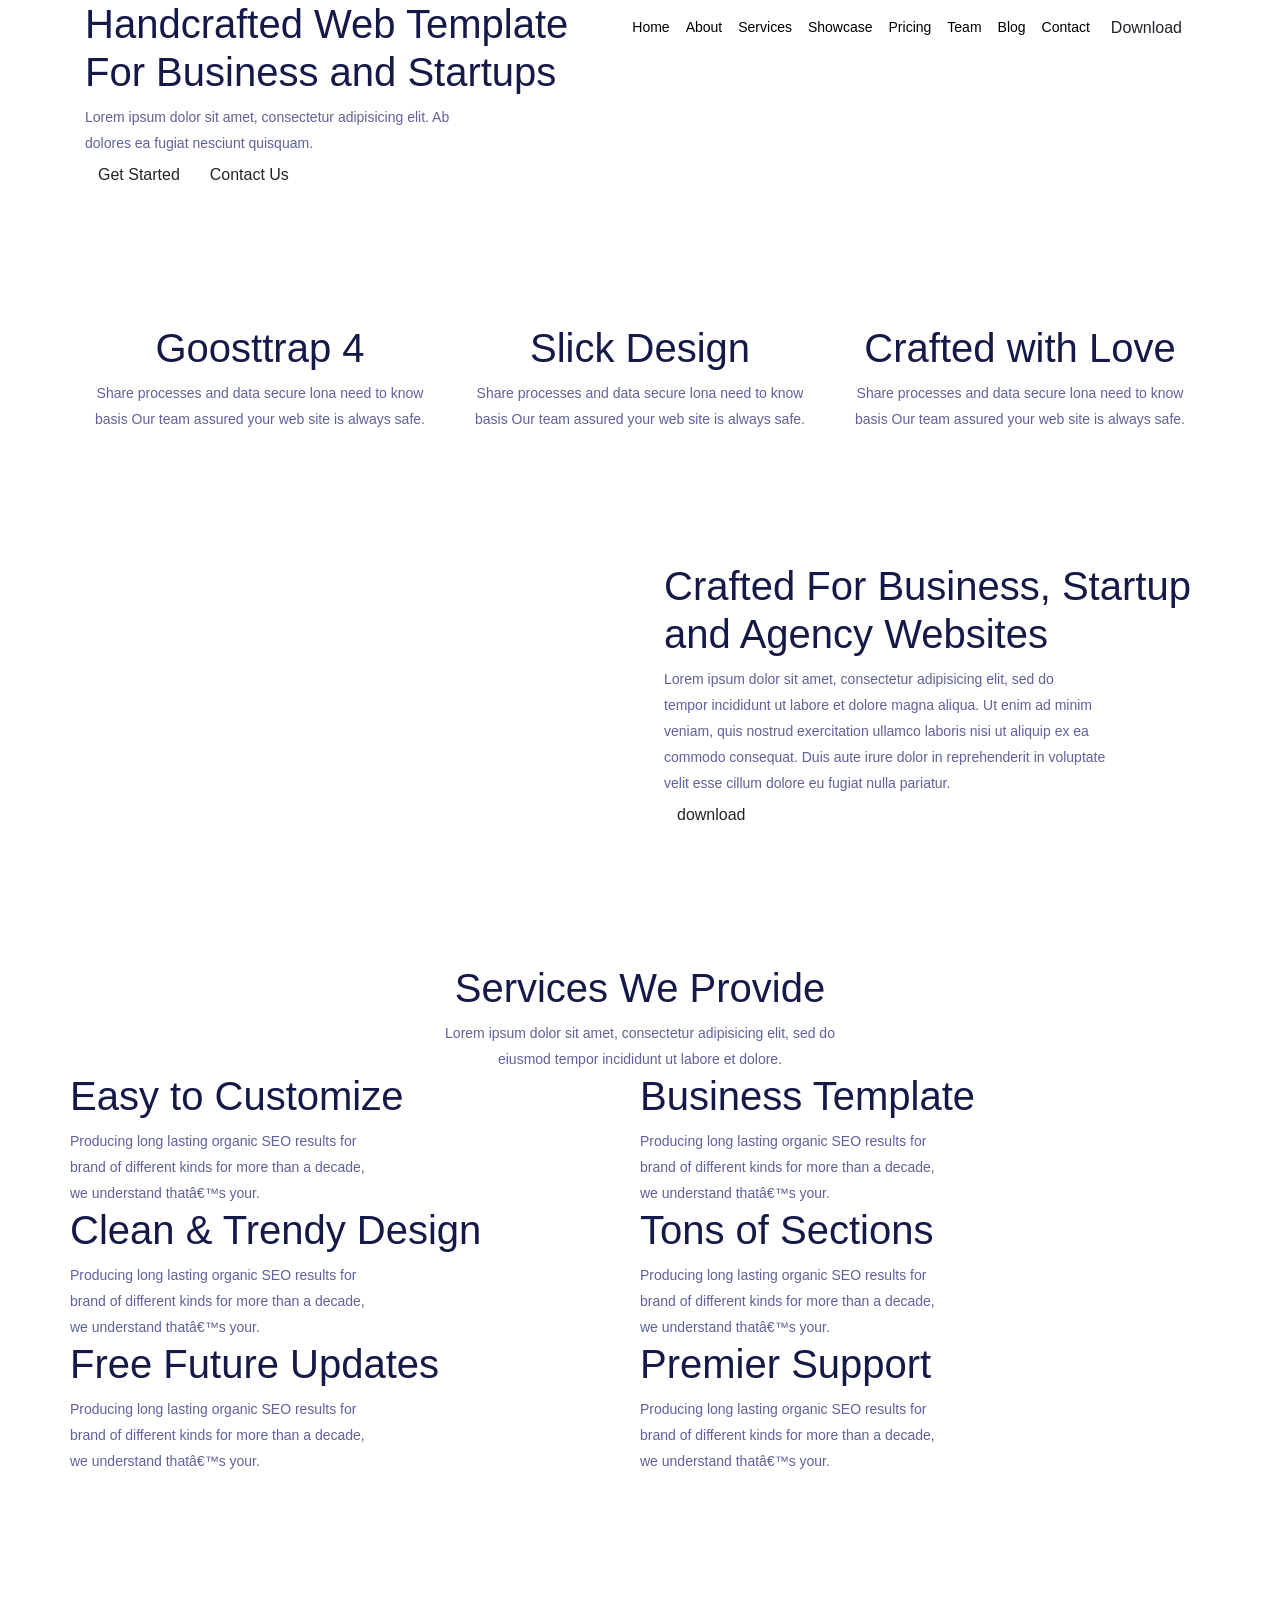
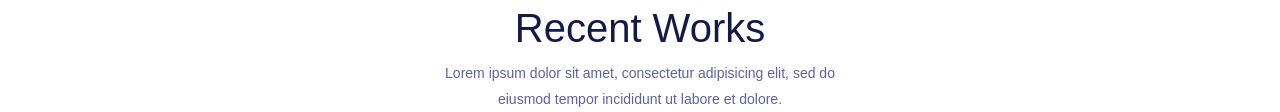
==== index.html @ fb28d9ad "6th" ====
<!DOCTYPE html>
<html lang="en">

<head>
    <meta charset="utf-8">
    <meta name="viewport" content="width=device-width, initial-scale=1, shrink-to-fit=no">
    <meta name="keywords" content="Bootstrap, Landing page, Template, Business, Service">
    <meta name="viewport" content="width=device-width, initial-scale=1, maximum-scale=1">
    <meta name="author" content="Grayrids">
    <title>First Assignemnt</title>

    <link rel="shortcut icon" href="https://preview.uideck.com/items/slick/business/img/2.png" type="image/png">
    <link rel="stylesheet" href="https://cdn.jsdelivr.net/npm/bootstrap@4.6.2/dist/css/bootstrap.min.css">
    <link rel="stylesheet" href="https://cdnjs.cloudflare.com/ajax/libs/animate.css/3.7.2/animate.min.css">
    <link rel="stylesheet" href="https://cdn.jsdelivr.net/npm/lineicons@1.0.1/dist/LineIcons.css">
    <link rel="stylesheet" href="https://cdnjs.cloudflare.com/ajax/libs/OwlCarousel2/2.3.4/assets/owl.carousel.min.css">
    <link rel="stylesheet"
        href="https://cdnjs.cloudflare.com/ajax/libs/OwlCarousel2/2.3.4/assets/owl.theme.default.min.css">
    <link rel="stylesheet" href="https://cdnjs.cloudflare.com/ajax/libs/magnific-popup.js/1.1.0/magnific-popup.min.css">
    <link rel="stylesheet" href="https://cdnjs.cloudflare.com/ajax/libs/nivo-lightbox/1.3.1/nivo-lightbox.min.css">
    <link href="https://cdn.lineicons.com/4.0/lineicons.css" rel="stylesheet">
    <link rel="stylesheet" href="style.css">

</head>

<body>


    <header id="home" class="hero-area">
        <div class="overlay">
            <span></span>
            <span></span>
        </div>
        <nav class="navbar navbar-expand-md bg-inverse fixed-top scrolling-navbar">
            <div class="container">
                <a href="index.html" class="navbar-brand"><img
                        src="https://preview.uideck.com/items/slick/business/img/logo.png" alt=""></a>
                <button class="navbar-toggler" type="button" data-toggle="collapse" data-target="#navbarCollapse"
                    aria-controls="navbarCollapse" aria-expanded="false" aria-label="Toggle navigation">
                    <i class="lni lni-menu"></i>
                </button>
                <div class="collapse navbar-collapse" id="navbarCollapse">
                    <ul class="navbar-nav mr-auto w-100 justify-content-end">
                        <li class="nav-item">
                            <a class="nav-link page-scroll" href="#home">Home</a>
                        </li>
                        <li class="nav-item">
                            <a class="nav-link page-scroll" href="#services">About</a>
                        </li>
                        <li class="nav-item">
                            <a class="nav-link page-scroll" href="#features">Services</a>
                        </li>
                        <li class="nav-item">
                            <a class="nav-link page-scroll" href="#showcase">Showcase</a>
                        </li>
                        <li class="nav-item">
                            <a class="nav-link page-scroll" href="#pricing">Pricing</a>
                        </li>
                        <li class="nav-item">
                            <a class="nav-link page-scroll" href="#team">Team</a>
                        </li>
                        <li class="nav-item">
                            <a class="nav-link page-scroll" href="#blog">Blog</a>
                        </li>
                        <li class="nav-item">
                            <a class="nav-link page-scroll" href="#contact">Contact</a>
                        </li>
                        <li class="nav-item">
                            <a class="btn btn-singin" href="#">Download</a>
                        </li>
                    </ul>
                </div>
            </div>
        </nav>
        <div class="container">
            <div class="row space-100">
                <div class="col-lg-6 col-md-12 col-xs-12">
                    <div class="contents">
                        <h2 class="head-title">Handcrafted Web Template <br>For Business and Startups</h2>
                        <p>Lorem ipsum dolor sit amet, consectetur adipisicing elit. Ab <br>dolores ea fugiat nesciunt
                            quisquam.</p>
                        <div class="header-button">
                            <a href="#" class="btn btn-border-filled">Get Started</a>
                            <a href="#contact" class="btn btn-border page-scroll">Contact Us</a>
                        </div>
                    </div>
                </div>
                <div class="col-lg-6 col-md-12 col-xs-12 p-0">
                    <div class="intro-img">
                        <img src="https://preview.uideck.com/items/slick/business/img/intro.png" alt="">
                    </div>
                </div>
            </div>
        </div>
    </header>

    <section class="section" id="services">
        <div class="container">
            <div class="row">
                <div class="col-lg-4 col-md-6 col-xs-12">
                    <div class="services-item text-center">
                        <div class="icon">
                            <i class="lni lni-cog"></i>
                        </div>
                        <h4>Goosttrap 4</h4>
                        <p>Share processes and data secure lona need to know basis Our team assured your web site is
                            always safe.</p>
                    </div>
                </div>

                <div class="col-lg-4 col-md-6 col-xs-12">
                    <div class="services-item text-center">
                        <div class="icon">
                            <i class="lni lni-brush"></i>
                        </div>
                        <h4>Slick Design</h4>
                        <p>Share processes and data secure lona need to know basis Our team assured your web site is
                            always safe.</p>
                    </div>
                </div>

                <div class="col-lg-4 col-md-6 col-xs-12">
                    <div class="services-item text-center">
                        <div class="icon">
                            <i class="lni lni-heart"></i>
                        </div>
                        <h4>Crafted with Love</h4>
                        <p>Share processes and data secure lona need to know basis Our team assured your web site is
                            always safe.</p>
                    </div>
                </div>

            </div>
        </div>
    </section>

    <section id="business-plan">
        <div class="container">
            <div class="row">

                <div class="col-lg-6 col-md-12 pl-0 pt-70 pr-5">
                    <div class="business-item-mg">
                        <img src="https://preview.uideck.com/items/slick/business/img/business/business-img.png"
                            class="img-fluid" alt="">
                    </div>
                </div>

                <div class="col-lg-6 col-md-12 pl-4">
                    <div class="business-item-info">
                        <h3>Crafted For Business, Startup and Agency Websites</h3>
                        <p>Lorem ipsum dolor sit amet, consectetur adipisicing elit, sed do <br> tempor incididunt ut
                            labore et
                            dolore magna aliqua. Ut enim ad minim <br> veniam, quis nostrud exercitation ullamco laboris
                            nisi ut
                            aliquip ex ea <br> commodo consequat. Duis aute irure dolor in reprehenderit in voluptate
                            <br> velit esse
                            cillum dolore eu fugiat nulla pariatur.
                        </p>

                        <a class="btn btn-common" href="#">download</a>
                    </div>
                </div>


            </div>
        </div>
    </section>


    <section id="features" class="section">
        <div class="container">
            <div class="row">
                <div class="col-lg-12">
                    <div class="features-text section-header text-center">
                        <div>
                            <h2 class="secton-title">Services We Provide</h2>
                            <div class="desc-text">
                                <p>Lorem ipsum dolor sit amet, consectetur adipisicing elit, sed do <br> eiusmod tempor
                                    incididunt ut
                                    labore et dolore.</p>
                            </div>
                        </div>
                    </div>
                </div>

            </div>

            <div class="row featured-bg">

                <div class="col-lg-6 col-md-6 col-xs-12 p-0">

                    <div class="feature-item featured-border1">
                        <div class="feature-icon float-left">
                            <i class="lni lni-coffee-cup"></i>
                        </div>
                        <div class="feature-info float-left">
                            <h4>Easy to Customize</h4>
                            <p>Producing long lasting organic SEO results for <br> brand of different kinds for more
                                than a
                                decade,<br> we understand thatâ€™s your.</p>
                        </div>
                    </div>

                </div>

                <div class="col-lg-6 col-md-6 col-xs-12 p-0">

                    <div class="feature-item featured-border2">
                        <div class="feature-icon float-left">
                            <i class="lni lni-briefcase"></i>
                        </div>
                        <div class="feature-info float-left">
                            <h4>Business Template</h4>
                            <p>Producing long lasting organic SEO results for <br> brand of different kinds for more
                                than a
                                decade,<br> we understand thatâ€™s your.</p>
                        </div>
                    </div>

                </div>
                <div class="col-lg-6 col-md-6 col-xs-12 p-0">
                    <div class="feature-item featured-border1">
                        <div class="feature-icon float-left">
                            <i class="lni lni-invention"></i>
                        </div>
                        <div class="feature-info float-left">
                            <h4>Clean & Trendy Design</h4>
                            <p>Producing long lasting organic SEO results for <br> brand of different kinds for more
                                than a
                                decade,<br> we understand thatâ€™s your.</p>
                        </div>
                    </div>
                </div>



                <div class="col-lg-6 col-md-6 col-xs-12 p-0">

                    <div class="feature-item featured-border2">
                        <div class="feature-icon float-left">
                            <i class="lni lni-layers"></i>
                        </div>
                        <div class="feature-info float-left">
                            <h4>Tons of Sections</h4>
                            <p>Producing long lasting organic SEO results for <br> brand of different kinds for more
                                than a
                                decade,<br> we understand thatâ€™s your.</p>
                        </div>
                    </div>

                </div>



                <div class="col-lg-6 col-md-6 col-xs-12 p-0">

                    <div class="feature-item featured-border3">
                        <div class="feature-icon float-left">
                            <i class="lni lni-reload"></i>
                        </div>
                        <div class="feature-info float-left">
                            <h4>Free Future Updates</h4>
                            <p>Producing long lasting organic SEO results for <br> brand of different kinds for more
                                than a
                                decade,<br> we understand thatâ€™s your.</p>
                        </div>
                    </div>

                </div>



                <div class="col-lg-6 col-md-6 col-xs-12 p-0">

                    <div class="feature-item">
                        <div class="feature-icon float-left">
                            <i class="lni lni-support"></i>
                        </div>
                        <div class="feature-info float-left">
                            <h4>Premier Support</h4>
                            <p>Producing long lasting organic SEO results for <br> brand of different kinds for more
                                than a
                                decade,<br> we understand thatâ€™s your.</p>
                        </div>
                    </div>
                </div>
            </div>
        </div>
    </section>

    <section id="showcase">
        <div class="container-fluid right-position">
            <div class="row gradient-bg">
                <div class="col-lg-12">
                    <div class="showcase-text section-header text-center">
                        <div>
                            <h2 class="section-title">Recent Works</h2>
                            <div class="desc-text">
                                <p>Lorem ipsum dolor sit amet, consectetur adipisicing elit, sed do</p>
                                <p>eiusmod tempor incididunt ut labore et dolore.</p>
                            </div>
                        </div>
                    </div>
                </div>

            </div>

            <div class="row justify-content-center showcase-area">
                <div class="col-lg-12 col-md-12 col-xs-12 pr-0">
                    <div class="showcase-slider owl-carousel">
                        <div class="item">
                            <div class="screenshot-thumb">
                                <img src="https://preview.uideck.com/items/slick/business/img/showcase/01.jpg"
                                    class="img-fluid" alt="" />
                                <div class="hover-content text-center">
                                    <div class="fancy-table">
                                        <div class="table-cell">
                                            <div class="single-text">
                                                <p>Icon , Web</p>
                                                <h5>Redesign Slack</h5>
                                            </div>
                                            <div class="zoom-icon">
                                                <a class="lightbox"
                                                    href="https://preview.uideck.com/items/slick/business/img/showcase/01.jpg"><i
                                                        class="lni lni-zoom-in"></i></a>
                                                <a href="#"><i class="lni lni-link"></i></a>
                                            </div>
                                        </div>
                                    </div>
                                </div>

                            </div>
                        </div>
                        <div class="item">
                            <div class="screenshot-thumb">
                                <img src="https://preview.uideck.com/items/slick/business/img/showcase/02.jpg"
                                    class="img-fluid" alt="" />
                                <div class="hover-content text-center">
                                    <div class="fancy-table">
                                        <div class="table-cell">
                                            <div class="single-text">
                                                <p>Icon , Web</p>
                                                <h5>Redesign Slack</h5>
                                            </div>
                                            <div class="zoom-icon">
                                                <a class="lightbox"
                                                    href="https://preview.uideck.com/items/slick/business/img/showcase/02.jpg"><i
                                                        class="lni lni-zoom-in"></i></a>
                                                <a href="#"><i class="lni lni-link"></i></a>
                                            </div>
                                        </div>
                                    </div>
                                </div>
                            </div>
                        </div>
                        <div class="item">
                            <div class="screenshot-thumb">
                                <img src="https://preview.uideck.com/items/slick/business/img/showcase/03.jpg"
                                    class="img-fluid" alt="" />
                                <div class="hover-content text-center">
                                    <div class="fancy-table">
                                        <div class="table-cell">
                                            <div class="single-text">
                                                <p>Icon , Web</p>
                                                <h5>Redesign Slack</h5>
                                            </div>
                                            <div class="zoom-icon">
                                                <a class="lightbox"
                                                    href="https://preview.uideck.com/items/slick/business/img/showcase/03.jpg"><i
                                                        class="lni lni-zoom-in"></i></a>
                                                <a href="#"><i class="lni lni-link"></i></a>
                                            </div>
                                        </div>
                                    </div>
                                </div>
                            </div>
                        </div>
                        <div class="item">
                            <div class="screenshot-thumb">
                                <img src="https://preview.uideck.com/items/slick/business/img/showcase/04.jpg"
                                    class="img-fluid" alt="" />
                                <div class="hover-content text-center">
                                    <div class="fancy-table">
                                        <div class="table-cell">
                                            <div class="single-text">
                                                <p>Icon , Web</p>
                                                <h5>Redesign Slack</h5>
                                            </div>
                                            <div class="zoom-icon">
                                                <a class="lightbox"
                                                    href="https://preview.uideck.com/items/slick/business/img/showcase/04.jpg"><i
                                                        class="lni lni-zoom-in"></i></a>
                                                <a href="#"><i class="lni lni-link"></i></a>
                                            </div>
                                        </div>
                                    </div>
                                </div>
                            </div>
                        </div>
                        <div class="item">
                            <div class="screenshot-thumb">
                                <img src="https://preview.uideck.com/items/slick/business/img/showcase/05.jpg"
                                    class="img-fluid" alt="" />
                                <div class="hover-content text-center">
                                    <div class="fancy-table">
                                        <div class="table-cell">
                                            <div class="single-text">
                                                <p>Icon , Web</p>
                                                <h5>Redesign Slack</h5>
                                            </div>
                                            <div class="zoom-icon">
                                                <a class="lightbox"
                                                    href="https://preview.uideck.com/items/slick/business/img/showcase/05.jpg"><i
                                                        class="lni lni-zoom-in"></i></a>
                                                <a href="#"><i class="lni lni-link"></i></a>
                                            </div>
                                        </div>
                                    </div>
                                </div>
                            </div>
                        </div>
                        <div class="item">
                            <div class="screenshot-thumb">
                                <img src="https://preview.uideck.com/items/slick/business/img/showcase/01.jpg"
                                    class="img-fluid" alt="" />
                                <div class="hover-content text-center">
                                    <div class="fancy-table">
                                        <div class="table-cell">
                                            <div class="single-text">
                                                <p>Icon , Web</p>
                                                <h5>Redesign Slack</h5>
                                            </div>
                                            <div class="zoom-icon">
                                                <a class="lightbox"
                                                    href="https://preview.uideck.com/items/slick/business/img/showcase/01.jpg"><i
                                                        class="lni lni-zoom-in"></i></a>
                                                <a href="#"><i class="lni lni-link"></i></a>
                                            </div>
                                        </div>
                                    </div>
                                </div>

                            </div>
                        </div>
                        <div class="item">
                            <div class="screenshot-thumb">
                                <img src="https://preview.uideck.com/items/slick/business/img/showcase/02.jpg"
                                    class="img-fluid" alt="" />
                                <div class="hover-content text-center">
                                    <div class="fancy-table">
                                        <div class="table-cell">
                                            <div class="single-text">
                                                <p>Icon , Web</p>
                                                <h5>Redesign Slack</h5>
                                            </div>
                                            <div class="zoom-icon">
                                                <a class="lightbox"
                                                    href="https://preview.uideck.com/items/slick/business/img/showcase/02.jpg"><i
                                                        class="lni lni-zoom-in"></i></a>
                                                <a href="#"><i class="lni lni-link"></i></a>
                                            </div>
                                        </div>
                                    </div>
                                </div>
                            </div>
                        </div>
                        <div class="item">
                            <div class="screenshot-thumb">
                                <img src="https://preview.uideck.com/items/slick/business/img/showcase/03.jpg"
                                    class="img-fluid" alt="" />
                                <div class="hover-content text-center">
                                    <div class="fancy-table">
                                        <div class="table-cell">
                                            <div class="single-text">
                                                <p>Icon , Web</p>
                                                <h5>Redesign Slack</h5>
                                            </div>
                                            <div class="zoom-icon">
                                                <a class="lightbox"
                                                    href="https://preview.uideck.com/items/slick/business/img/showcase/03.jpg"><i
                                                        class="lni lni-zoom-in"></i></a>
                                                <a href="#"><i class="lni lni-link"></i></a>
                                            </div>
                                        </div>
                                    </div>
                                </div>
                            </div>
                        </div>
                        <div class="item">
                            <div class="screenshot-thumb">
                                <img src="https://preview.uideck.com/items/slick/business/img/showcase/04.jpg"
                                    class="img-fluid" alt="" />
                                <div class="hover-content text-center">
                                    <div class="fancy-table">
                                        <div class="table-cell">
                                            <div class="single-text">
                                                <p>Icon , Web</p>
                                                <h5>Redesign Slack</h5>
                                            </div>
                                            <div class="zoom-icon">
                                                <a class="lightbox"
                                                    href="https://preview.uideck.com/items/slick/business/img/showcase/04.jpg"><i
                                                        class="lni lni-zoom-in"></i></a>
                                                <a href="#"><i class="lni lni-link"></i></a>
                                            </div>
                                        </div>
                                    </div>
                                </div>
                            </div>
                        </div>
                        <div class="item">
                            <div class="screenshot-thumb">
                                <img src="https://preview.uideck.com/items/slick/business/img/showcase/05.jpg"
                                    class="img-fluid" alt="" />
                                <div class="hover-content text-center">
                                    <div class="fancy-table">
                                        <div class="table-cell">
                                            <div class="single-text">
                                                <p>Icon , Web</p>
                                                <h5>Redesign Slack</h5>
                                            </div>
                                            <div class="zoom-icon">
                                                <a class="lightbox"
                                                    href="https://preview.uideck.com/items/slick/business/img/showcase/05.jpg"><i
                                                        class="lni lni-zoom-in"></i></a>
                                                <a href="#"><i class="lni lni-link"></i></a>
                                            </div>
                                        </div>
                                    </div>
                                </div>
                            </div>
                        </div>
                        <div class="item">
                            <div class="screenshot-thumb">
                                <img src="https://preview.uideck.com/items/slick/business/img/showcase/01.jpg"
                                    class="img-fluid" alt="" />
                                <div class="hover-content text-center">
                                    <div class="fancy-table">
                                        <div class="table-cell">
                                            <div class="single-text">
                                                <p>Icon , Web</p>
                                                <h5>Redesign Slack</h5>
                                            </div>
                                            <div class="zoom-icon">
                                                <a class="lightbox"
                                                    href="https://preview.uideck.com/items/slick/business/img/showcase/01.jpg"><i
                                                        class="lni lni-zoom-in"></i></a>
                                                <a href="#"><i class="lni lni-link"></i></a>
                                            </div>
                                        </div>
                                    </div>
                                </div>

                            </div>
                        </div>
                        <div class="item">
                            <div class="screenshot-thumb">
                                <img src="https://preview.uideck.com/items/slick/business/img/showcase/02.jpg"
                                    class="img-fluid" alt="" />
                                <div class="hover-content text-center">
                                    <div class="fancy-table">
                                        <div class="table-cell">
                                            <div class="single-text">
                                                <p>Icon , Web</p>
                                                <h5>Redesign Slack</h5>
                                            </div>
                                            <div class="zoom-icon">
                                                <a class="lightbox"
                                                    href="https://preview.uideck.com/items/slick/business/img/showcase/01.jpg"><i
                                                        class="lni lni-zoom-in"></i></a>
                                                <a href="#"><i class="lni lni-link"></i></a>
                                            </div>
                                        </div>
                                    </div>
                                </div>
                            </div>
                        </div>
                        <div class="item">
                            <div class="screenshot-thumb">
                                <img src="https://preview.uideck.com/items/slick/business/img/showcase/03.jpg"
                                    class="img-fluid" alt="" />
                                <div class="hover-content text-center">
                                    <div class="fancy-table">
                                        <div class="table-cell">
                                            <div class="single-text">
                                                <p>Icon , Web</p>
                                                <h5>Redesign Slack</h5>
                                            </div>
                                            <div class="zoom-icon">
                                                <a class="lightbox"
                                                    href="https://preview.uideck.com/items/slick/business/img/showcase/01.jpg"><i
                                                        class="lni lni-zoom-in"></i></a>
                                                <a href="#"><i class="lni lni-link"></i></a>
                                            </div>
                                        </div>
                                    </div>
                                </div>
                            </div>
                        </div>
                        <div class="item">
                            <div class="screenshot-thumb">
                                <img src="https://preview.uideck.com/items/slick/business/img/showcase/04.jpg"
                                    class="img-fluid" alt="" />
                                <div class="hover-content text-center">
                                    <div class="fancy-table">
                                        <div class="table-cell">
                                            <div class="single-text">
                                                <p>Icon , Web</p>
                                                <h5>Redesign Slack</h5>
                                            </div>
                                            <div class="zoom-icon">
                                                <a class="lightbox"
                                                    href="https://preview.uideck.com/items/slick/business/img/showcase/01.jpg"><i
                                                        class="lni lni-zoom-in"></i></a>
                                                <a href="#"><i class="lni lni-link"></i></a>
                                            </div>
                                        </div>
                                    </div>
                                </div>
                            </div>
                        </div>
                        <div class="item">
                            <div class="screenshot-thumb">
                                <img src="https://preview.uideck.com/items/slick/business/img/showcase/05.jpg"
                                    class="img-fluid" alt="" />
                                <div class="hover-content text-center">
                                    <div class="fancy-table">
                                        <div class="table-cell">
                                            <div class="single-text">
                                                <p>Icon , Web</p>
                                                <h5>Redesign Slack</h5>
                                            </div>
                                            <div class="zoom-icon">
                                                <a class="lightbox"
                                                    href="https://preview.uideck.com/items/slick/business/img/showcase/01.jpg"><i
                                                        class="lni lni-zoom-in"></i></a>
                                                <a href="#"><i class="lni lni-link"></i></a>
                                            </div>
                                        </div>
                                    </div>
                                </div>
                            </div>
                        </div>
                        <div class="item">
                            <div class="screenshot-thumb">
                                <img src="https://preview.uideck.com/items/slick/business/img/showcase/01.jpg"
                                    class="img-fluid" alt="" />
                                <div class="hover-content text-center">
                                    <div class="fancy-table">
                                        <div class="table-cell">
                                            <div class="single-text">
                                                <p>Icon , Web</p>
                                                <h5>Redesign Slack</h5>
                                            </div>
                                            <div class="zoom-icon">
                                                <a class="lightbox"
                                                    href="https://preview.uideck.com/items/slick/business/img/showcase/01.jpg"><i
                                                        class="lni lni-zoom-in"></i></a>
                                                <a href="#"><i class="lni lni-link"></i></a>
                                            </div>
                                        </div>
                                    </div>
                                </div>

                            </div>
                        </div>
                        <div class="item">
                            <div class="screenshot-thumb">
                                <img src="https://preview.uideck.com/items/slick/business/img/showcase/02.jpg"
                                    class="img-fluid" alt="" />
                                <div class="hover-content text-center">
                                    <div class="fancy-table">
                                        <div class="table-cell">
                                            <div class="single-text">
                                                <p>Icon , Web</p>
                                                <h5>Redesign Slack</h5>
                                            </div>
                                            <div class="zoom-icon">
                                                <a class="lightbox"
                                                    href="https://preview.uideck.com/items/slick/business/img/showcase/01.jpg"><i
                                                        class="lni lni-zoom-in"></i></a>
                                                <a href="#"><i class="lni lni-link"></i></a>
                                            </div>
                                        </div>
                                    </div>
                                </div>
                            </div>
                        </div>
                        <div class="item">
                            <div class="screenshot-thumb">
                                <img src="https://preview.uideck.com/items/slick/business/img/showcase/03.jpg"
                                    class="img-fluid" alt="" />
                                <div class="hover-content text-center">
                                    <div class="fancy-table">
                                        <div class="table-cell">
                                            <div class="single-text">
                                                <p>Icon , Web</p>
                                                <h5>Redesign Slack</h5>
                                            </div>
                                            <div class="zoom-icon">
                                                <a class="lightbox"
                                                    href="https://preview.uideck.com/items/slick/business/img/showcase/01.jpg"><i
                                                        class="lni lni-zoom-in"></i></a>
                                                <a href="#"><i class="lni lni-link"></i></a>
                                            </div>
                                        </div>
                                    </div>
                                </div>
                            </div>
                        </div>
                        <div class="item">
                            <div class="screenshot-thumb">
                                <img src="https://preview.uideck.com/items/slick/business/img/showcase/04.jpg"
                                    class="img-fluid" alt="" />
                                <div class="hover-content text-center">
                                    <div class="fancy-table">
                                        <div class="table-cell">
                                            <div class="single-text">
                                                <p>Icon , Web</p>
                                                <h5>Redesign Slack</h5>
                                            </div>
                                            <div class="zoom-icon">
                                                <a class="lightbox"
                                                    href="https://preview.uideck.com/items/slick/business/img/showcase/01.jpg"><i
                                                        class="lni lni-zoom-in"></i></a>
                                                <a href="#"><i class="lni lni-link"></i></a>
                                            </div>
                                        </div>
                                    </div>
                                </div>
                            </div>
                        </div>
                        <div class="item">
                            <div class="screenshot-thumb">
                                <img src="https://preview.uideck.com/items/slick/business/img/showcase/05.jpg"
                                    class="img-fluid" alt="" />
                                <div class="hover-content text-center">
                                    <div class="fancy-table">
                                        <div class="table-cell">
                                            <div class="single-text">
                                                <p>Icon , Web</p>
                                                <h5>Redesign Slack</h5>
                                            </div>
                                            <div class="zoom-icon">
                                                <a class="lightbox"
                                                    href="https://preview.uideck.com/items/slick/business/img/showcase/01.jpg"><i
                                                        class="lni lni-zoom-in"></i></a>
                                                <a href="#"><i class="lni lni-link"></i></a>
                                            </div>
                                        </div>
                                    </div>
                                </div>
                            </div>
                        </div>



                    </div>
                </div>
            </div>

        </div>
    </section>




    <script src="https://cdnjs.cloudflare.com/ajax/libs/jquery/3.5.1/jquery.min.js"></script>
    <script src="https://cdnjs.cloudflare.com/ajax/libs/popper.js/1.16.1/umd/popper.min.js"></script>
    <script src="https://cdnjs.cloudflare.com/ajax/libs/twitter-bootstrap/4.6.0/js/bootstrap.min.js"></script>
    <script src="https://cdnjs.cloudflare.com/ajax/libs/jquery-easing/1.4.1/jquery.easing.min.js"></script>

    <script>
        (function ($) {
            "use strict";

            // 1. Sticky Navigation & Back to Top Toggle
            $(window).on('scroll', function () {
                var top = $(window).scrollTop();
                $(".navbar-fixed-top").toggleClass("top-nav-collapse", $(".navbar").offset().top > 50);
                $('.header-top-area, .fixed-top').toggleClass('menu-bg', top > 100);
                $('.back-to-top').toggle(top > 200);
            });

            // 2. Smooth Scrolling for Page Links
            $('a.page-scroll[href*="#"]:not([href="#"])').on('click', function () {
                if (location.pathname.replace(/^\//, '') == this.pathname.replace(/^\//, '') && location.hostname == this.hostname) {
                    var target = $(this.hash).length ? $(this.hash) : $('[name=' + this.hash.slice(1) + ']');
                    if (target.length) {
                        $('html, body').animate({ scrollTop: (target.offset().top - 80) }, 1500, "easeInOutExpo");
                        return false;
                    }
                }
            });

            // 3. Back to Top Click
            $('.back-to-top').on('click', function (e) {
                e.preventDefault();
                $('html, body').animate({ scrollTop: 0 }, 600);
            });

            // 4. Auto Close Mobile Nav Menu
            function close_toggle() {
                if ($(window).width() <= 768) {
                    $('.navbar-collapse a').on('click', function () { $('.navbar-collapse').collapse('hide'); });
                } else {
                    $('.navbar .navbar-inverse a').off('click');
                }
            }
            close_toggle();
            $(window).resize(close_toggle);

            // 5. AJAX Contact Form Submission
            $("#contactForm").on("submit", function (e) {
                e.preventDefault();

                $.ajax({
                    type: "POST",
                    url: "php/form-process.php",
                    data: $(this).serialize(),
                    success: function (text) {
                        if (text === "success") {
                            $("#contactForm")[0].reset();
                            $("#msgSubmit").removeClass().addClass("h3 text-center text-success").text("Message Submitted!");
                        } else {
                            $("#contactForm").removeClass().addClass('shake animated').one('animationend', function () { $(this).removeClass(); });
                            $("#msgSubmit").removeClass().addClass("h3 text-center text-danger").text(text);
                        }
                    }
                });
            });

            // 6. Page Init
            $(window).on('load', function () {
                $('body').scrollspy({ target: '.navbar-collapse', offset: 195 });
            });
            $('#preloader').fadeOut();

        })(jQuery);
    </script>
</body>

</html>
---- style.css ----
:root {
  --primary: #3c9cfd;          
  --primary-gradient-start: #5533ff;
  --primary-gradient-end: #25ddf5;   
  --secondary: #3ecf8e;      
  --accent: #ff704f;          
  
  --text-dark: #151948;        
  --text-muted: #5e629c;       
  --text-body: #a0a6ad;      
  
  --bg-light: #f9f9f9;
  --bg-dark: #180e29;
  --bg-card: #24153c;          
  
  --white: #fff;
  --black: #000;
  --border-color: #ddd;
  --border-light: #ededed;

  --btn-signin-bg: #7fc9fb;
  --apple-cyan: #2dfbff;
  --subtitle-bg: #dbecff;
  --subtitle-text: #191c1e;
  --footer-border: #3c1f6e;
  --green-tint: #e3fff2;
  --green-focus: #e5fff3;
}

@import url("https://fonts.googleapis.com/css?family=Rubik:400,400i,500");
@import url("https://fonts.googleapis.com/css?family=Poppins:400,500,600");

body {
  font-family: 'Rubik', sans-serif;
  color: var(--text-body);
  font-size: 14px;
  font-weight: 400;
  background: var(--white);
  overflow-x: hidden; 
}

html {
  overflow-x: hidden; 
}

p {
  font-size: 14px;
  color: var(--text-muted);
  line-height: 26px;
  margin-bottom: 0; 
}

a {
  color: var(--black);
  -webkit-transition: all 0.3s ease-in-out;
  -moz-transition: all 0.3s ease-in-out;
  -o-transition: all 0.3s ease-in-out;
  transition: all 0.3s ease-in-out; 
}

a:hover, a:focus {
  color: var(--black);
  text-decoration: none;
  outline: none; 
}

h1, h2, h3, h4, h4, h5 {
    font-family: 'Poppis', sans-serif;
    font-size: 40px;
    font-weight: 400;
    color: var(--text-dark);
}

ul {
    margin: 0;
    padding: 0;
}

ul li {
    list-style: none;
}

a:not([href]):not([tabindex]) {
    color: var(--white);
}

.bg-defult {
    background: transparent !important;
}

.bg-defult {
    background: var(--primary) !important;
}


.section {
    padding: 130px 0px;
}

.form-control:focus {
    outline: none;
    box-shadow: none;
}
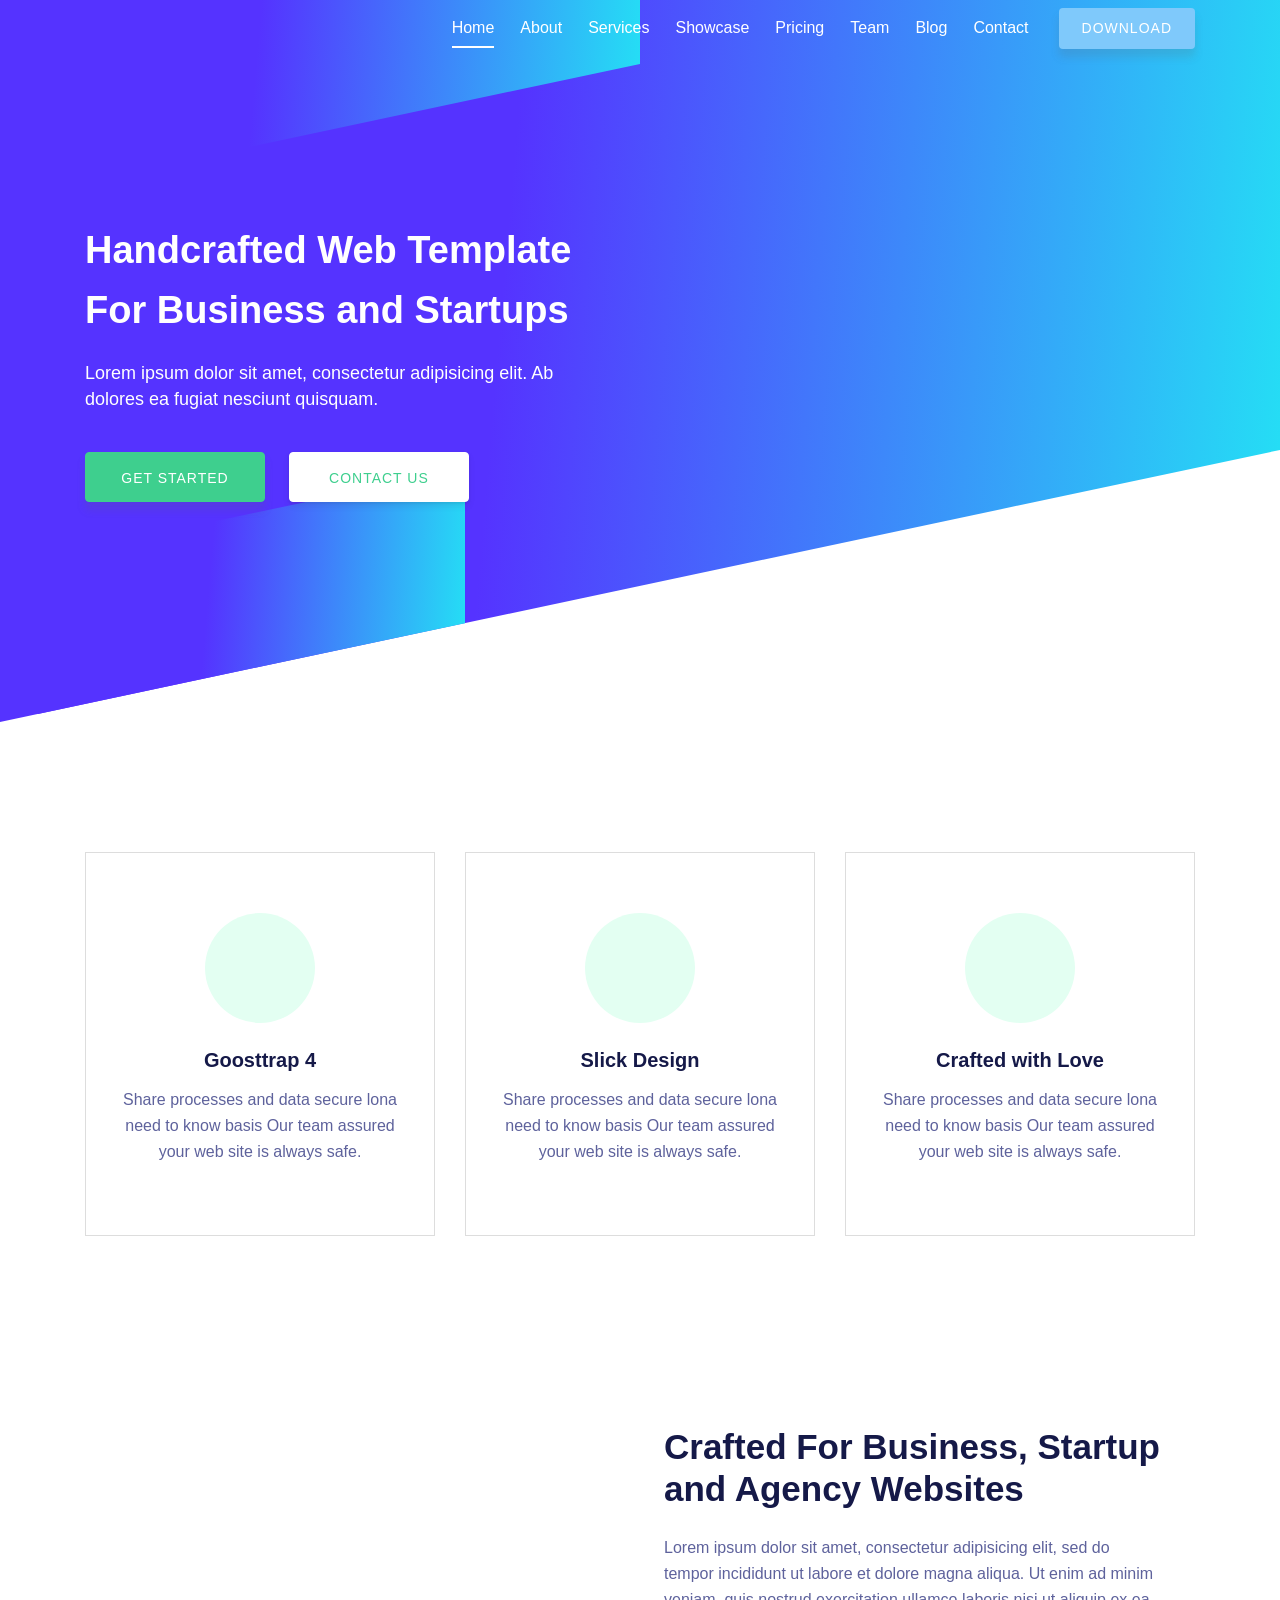
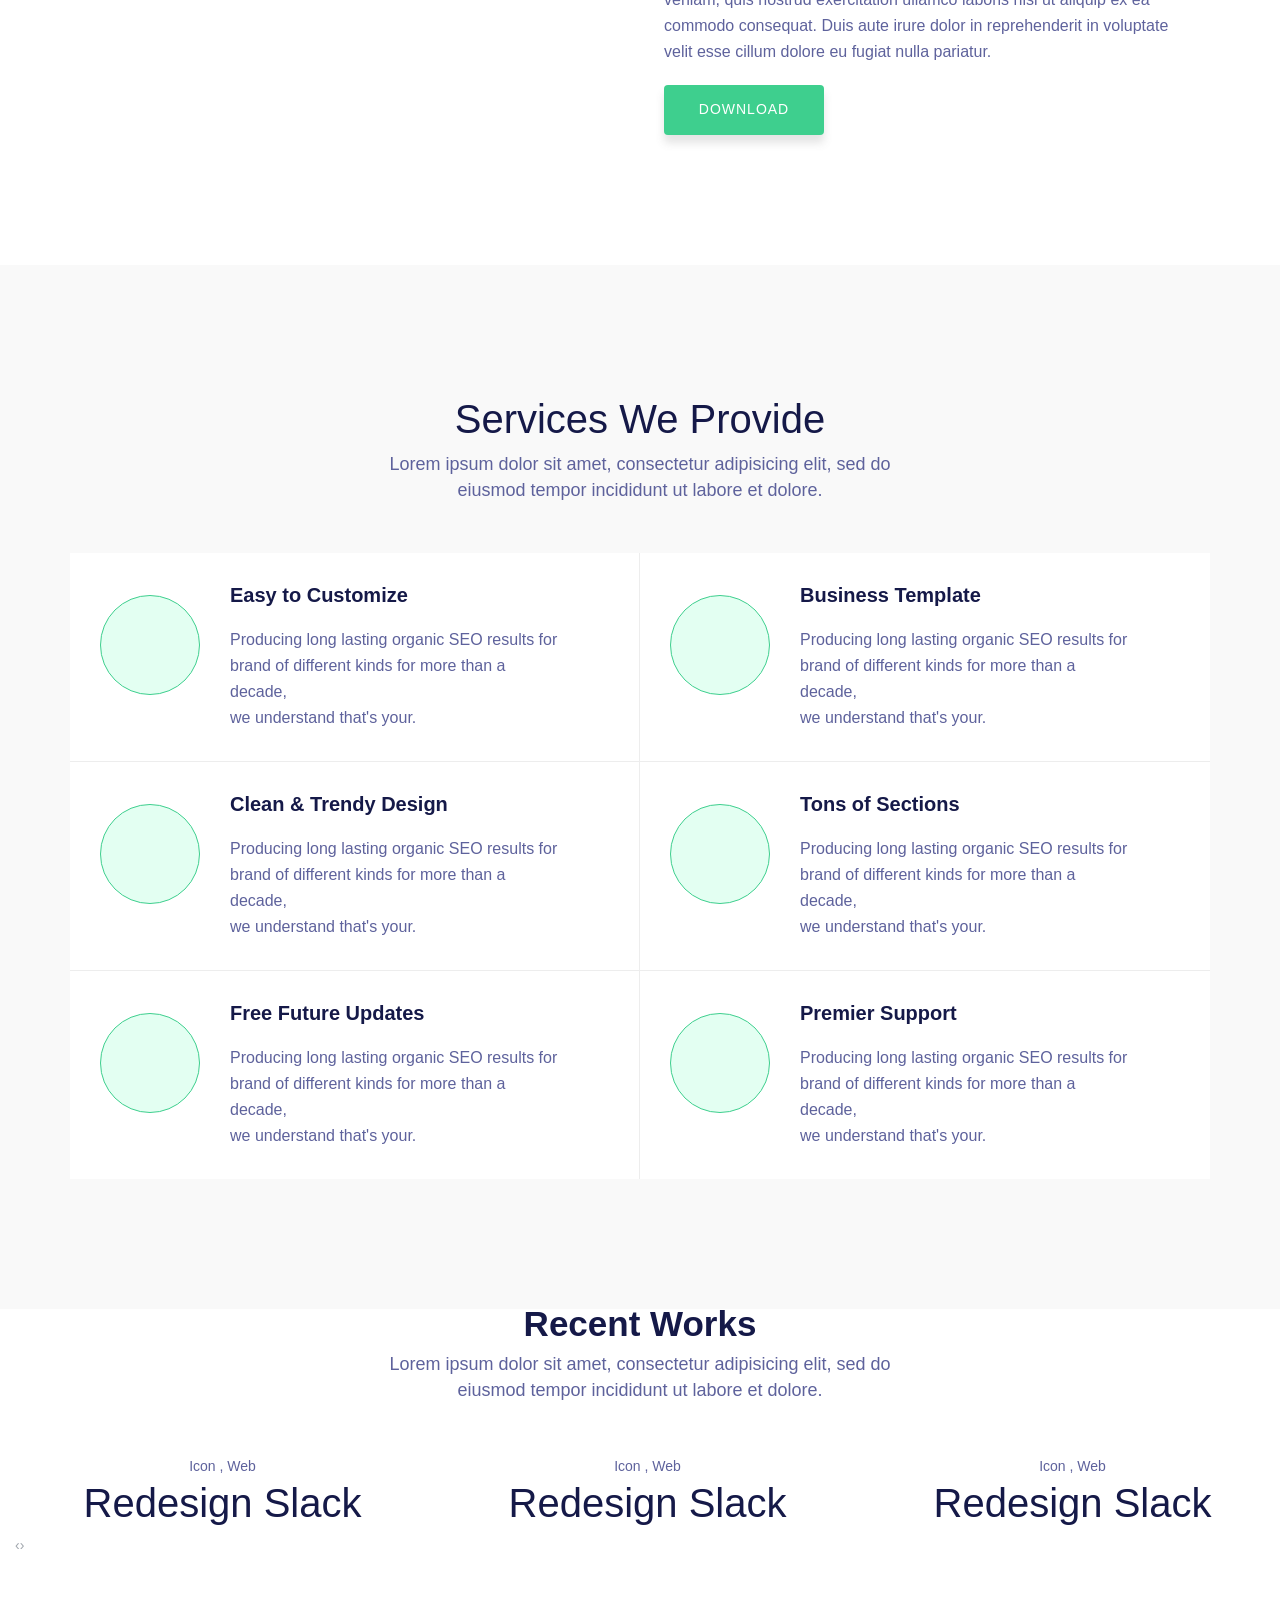
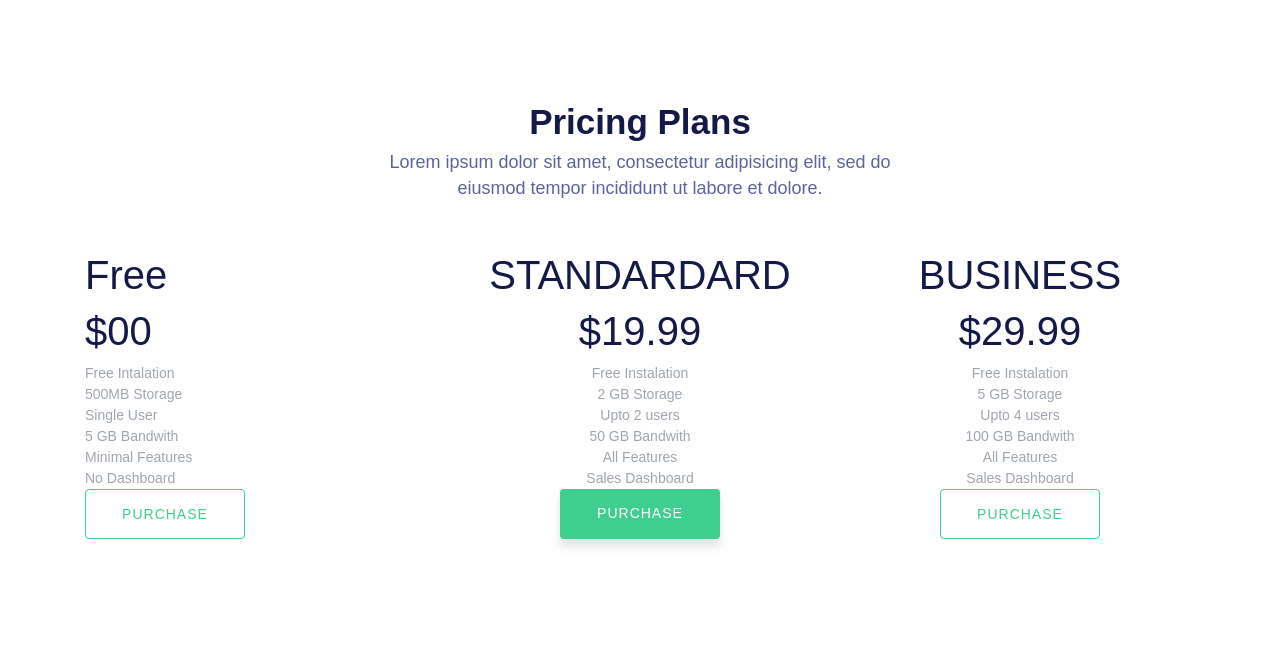
==== commit e7abacd4: "18th" ====
--- a/index.html
+++ b/index.html
@@ -196,8 +196,8 @@
                         <div class="feature-info float-left">
                             <h4>Easy to Customize</h4>
                             <p>Producing long lasting organic SEO results for <br> brand of different kinds for more
-                                than a
-                                decade,<br> we understand thatâ€™s your.</p>
+                                than a <br>
+                                decade,<br> we understand that's your.</p>
                         </div>
                     </div>
 
@@ -212,8 +212,8 @@
                         <div class="feature-info float-left">
                             <h4>Business Template</h4>
                             <p>Producing long lasting organic SEO results for <br> brand of different kinds for more
-                                than a
-                                decade,<br> we understand thatâ€™s your.</p>
+                                than a <br>
+                                decade,<br> we understand that's your.</p>
                         </div>
                     </div>
 
@@ -226,8 +226,8 @@
                         <div class="feature-info float-left">
                             <h4>Clean & Trendy Design</h4>
                             <p>Producing long lasting organic SEO results for <br> brand of different kinds for more
-                                than a
-                                decade,<br> we understand thatâ€™s your.</p>
+                                than a <br>
+                                decade,<br> we understand that's your.</p>
                         </div>
                     </div>
                 </div>
@@ -243,8 +243,8 @@
                         <div class="feature-info float-left">
                             <h4>Tons of Sections</h4>
                             <p>Producing long lasting organic SEO results for <br> brand of different kinds for more
-                                than a
-                                decade,<br> we understand thatâ€™s your.</p>
+                                than a <br>
+                                decade,<br> we understand that's your.</p>
                         </div>
                     </div>
 
@@ -261,8 +261,8 @@
                         <div class="feature-info float-left">
                             <h4>Free Future Updates</h4>
                             <p>Producing long lasting organic SEO results for <br> brand of different kinds for more
-                                than a
-                                decade,<br> we understand thatâ€™s your.</p>
+                                than a <br>
+                                decade,<br> we understand that's your.</p>
                         </div>
                     </div>
 
@@ -279,8 +279,8 @@
                         <div class="feature-info float-left">
                             <h4>Premier Support</h4>
                             <p>Producing long lasting organic SEO results for <br> brand of different kinds for more
-                                than a
-                                decade,<br> we understand thatâ€™s your.</p>
+                                than a <br>
+                                decade,<br> we understand that's your.</p>
                         </div>
                     </div>
                 </div>
@@ -762,6 +762,94 @@
         </div>
     </section>
 
+    <section id="pricing" class="section">
+        <div class="container">
+
+            <dv class="row">
+                <div class="col-lg-12">
+                    <div class="pricing-text section-header text-center">
+                        <div>
+                            <h2 class="section-title">Pricing Plans</h2>
+                            <div class="desc-text">
+                                <p>Lorem ipsum dolor sit amet, consectetur adipisicing elit, sed do</p>
+                                <p>eiusmod tempor incididunt ut labore et dolore.</p>
+                            </div>
+                        </div>
+                    </div>
+                </div>
+
+            </dv>
+
+            <div class="row pricing-tables">
+                <div class="col-lg-4 col-md-4 col-xs-12">
+                    <div class="pricing-table text-cener">
+                        <div class="pricing-details">
+                            <h3>Free</h3>
+                            <h1><span>$</span>00</h1>
+                            <ul>
+                                <li>Free Intalation</li>
+                                <li>500MB Storage</li>
+                                <li>Single User</li>
+                                <li>5 GB Bandwith</li>
+                                <li>Minimal Features</li>
+                                <li>No Dashboard</li>
+                            </ul>
+                        </div>
+                        <div class="plan-button">
+                            <a href="#" class="btn btn-border">Purchase</a>
+                        </div>
+                    </div>
+                </div>
+
+                <div class="col-lg-4 col-md-4 col-xs-12">
+                    <div class="pricing-table text-center">
+                        <div class="pricing-details">
+                            <h3>STANDARDARD</h3>
+                            <h1><span>$</span>19.99</h1>
+                            <ul>
+                                <li>Free Instalation</li>
+                                <li>2 GB Storage</li>
+                                <li>Upto 2 users</li>
+                                <li>50 GB Bandwith</li>
+                                <li>All Features</li>
+                                <li>Sales Dashboard</li>
+                            </ul>
+                        </div>
+                        <div class="plan-button">
+                            <a href="#" class="btn btn-common">Purchase</a>
+                        </div>
+
+                    </div>
+                </div>
+
+                <div class="col-lg-4 col-md-4 col-xs-12">
+                    <div class="pricing-table text-center">
+                        <div class="pricing-details">
+                            <h3>BUSINESS</h3>
+                            <h1><span>$</span>29.99</h1>
+                            <ul>
+                                <li>Free Instalation</li>
+                                <li>5 GB Storage</li>
+                                <li>Upto 4 users</li>
+                                <li>100 GB Bandwith</li>
+                                <li>All Features</li>
+                                <li>Sales Dashboard</li>
+                            </ul>
+                        </div>
+                        <div class="plan-button">
+                            <a href="#" class="btn btn-border">Purchase</a>
+                        </div>
+                    </div>
+                </div>
+
+            </div>
+
+        </div>
+    </section>
+
+
+
+
 
 
 
@@ -769,6 +857,22 @@
     <script src="https://cdnjs.cloudflare.com/ajax/libs/popper.js/1.16.1/umd/popper.min.js"></script>
     <script src="https://cdnjs.cloudflare.com/ajax/libs/twitter-bootstrap/4.6.0/js/bootstrap.min.js"></script>
     <script src="https://cdnjs.cloudflare.com/ajax/libs/jquery-easing/1.4.1/jquery.easing.min.js"></script>
+
+    <!-- Owl Carousel JS -->
+    <script src="https://cdnjs.cloudflare.com/ajax/libs/OwlCarousel2/2.3.4/owl.carousel.min.js"></script>
+
+
+    <script>
+        $(document).ready(function () {
+            $(".showcase-slider").owlCarousel({
+                items: 3, // Adjust how many items you want visible
+                loop: true,
+                margin: 10,
+                nav: true,
+                autoplay: true
+            });
+        });
+    </script>
 
     <script>
         (function ($) {
--- a/style.css
+++ b/style.css
@@ -1,23 +1,24 @@
 :root {
   --primary: #3c9cfd;          
   --primary-gradient-start: #5533ff;
-  --primary-gradient-end: #25ddf5;   
-  --secondary: #3ecf8e;      
+  --primary-gradient-end: #25ddf5;  
+  --secondary: #3ecf8e;     
   --accent: #ff704f;          
   
   --text-dark: #151948;        
   --text-muted: #5e629c;       
-  --text-body: #a0a6ad;      
+  --text-body: #a0a6ad;        
   
-  --bg-light: #f9f9f9;
-  --bg-dark: #180e29;
-  --bg-card: #24153c;          
+  --bg-light: #f9f9f9;         
+  --bg-dark: #180e29;          
+  --bg-card: #24153c; 
   
   --white: #fff;
   --black: #000;
   --border-color: #ddd;
   --border-light: #ededed;
-
+  
+  
   --btn-signin-bg: #7fc9fb;
   --apple-cyan: #2dfbff;
   --subtitle-bg: #dbecff;
@@ -27,8 +28,10 @@
   --green-focus: #e5fff3;
 }
 
+
 @import url("https://fonts.googleapis.com/css?family=Rubik:400,400i,500");
 @import url("https://fonts.googleapis.com/css?family=Poppins:400,500,600");
+
 
 body {
   font-family: 'Rubik', sans-serif;
@@ -64,40 +67,666 @@
   outline: none; 
 }
 
-h1, h2, h3, h4, h4, h5 {
-    font-family: 'Poppis', sans-serif;
-    font-size: 40px;
-    font-weight: 400;
-    color: var(--text-dark);
+h1, h2, h3, h4, h5 {
+  font-family: 'Poppins', sans-serif;
+  font-size: 40px;
+  font-weight: 400;
+  color: var(--text-dark); 
 }
 
 ul {
-    margin: 0;
-    padding: 0;
+  margin: 0;
+  padding: 0; 
 }
 
 ul li {
-    list-style: none;
+  list-style: none; 
 }
 
 a:not([href]):not([tabindex]) {
-    color: var(--white);
+  color: var(--white); 
+}
+
+a:not([href]):not([tabindex]):focus, a:not([href]):not([tabindex]):hover {
+  color: var(--white); 
+}
+
+.bg-transparent {
+  background: transparent !important; 
 }
 
 .bg-defult {
-    background: transparent !important;
-}
-
-.bg-defult {
-    background: var(--primary) !important;
+  background: var(--primary) !important; 
 }
 
 
 .section {
-    padding: 130px 0px;
+  padding: 130px 0px; 
 }
 
 .form-control:focus {
-    outline: none;
-    box-shadow: none;
-}+  outline: none;
+  box-shadow: none; 
+}
+
+.section-header {
+  color: var(--white);
+  margin-bottom: 50px;
+  text-align: center;
+  position: relative; 
+}
+
+.section-header .section-title {
+  font-size: 35px;
+  margin-bottom: 12px;
+  font-weight: 600;
+  position: relative;
+  line-height: 30px; 
+}
+
+.section-header .desc-text p {
+  font-size: 18px;
+  color: var(--text-muted);
+  line-height: 26px;
+  margin-bottom: 0; 
+}
+
+
+.btn {
+  font-size: 14px;
+  padding: 10px 30px;
+  border-radius: 4px;
+  font-family: 'Rubik', sans-serif;
+  letter-spacing: 1px;
+  font-weight: 500;
+  color: var(--white);
+  border: none;
+  text-transform: uppercase;
+  -webkit-transition: all 0.3s ease-in-out;
+  -moz-transition: all 0.3s ease-in-out;
+  -o-transition: all 0.3s ease-in-out;
+  transition: all 0.3s ease-in-out;
+  display: inline-block; 
+}
+
+.btn:focus,
+.btn:active {
+  box-shadow: none;
+  outline: none; 
+}
+
+.btn-common {
+  background-color: var(--secondary);
+  position: relative;
+  z-index: 1;
+  box-shadow: 0px 8px 9px 0px rgba(96, 94, 94, 0.17);
+  width: 160px;
+  height: 50px;
+  padding: 14px 15px; 
+}
+
+.btn-common:hover {
+  color: var(--white);
+  transform: translateY(-2px); 
+}
+
+
+.btn-light-bg {
+  background-color: var(--accent); 
+}
+
+.btn-border {
+  border-style: solid;
+  border-width: 1px;
+  cursor: pointer;
+  background-color: transparent;
+  border-color: var(--secondary);
+  color: var(--secondary);
+  width: 160px;
+  height: 50px;
+  padding: 14px 15px; 
+}
+
+.btn-border:hover {
+  box-shadow: 0px 8px 9px 0px rgba(96, 94, 94, 0.17);
+  transform: translateY(-2px); 
+}
+
+.btn-border-filled {
+  cursor: pointer;
+  background-color: var(--secondary);
+  border: 1px solid var(--secondary);
+  color: var(--white);
+  box-shadow: 0px 8px 9px 0px rgba(96, 94, 94, 0.17);
+  width: 180px;
+  height: 50px;
+  padding: 15px 15px; 
+}
+
+.btn-border-filled:hover {
+  color: var(--white);
+  background-color: transparent;
+  border-color: var(--white);
+  transform: translateY(-2px); 
+}
+
+
+.btn-lg {
+  padding: 14px 33px;
+  text-transform: uppercase;
+  font-size: 16px; 
+}
+
+.btn-rm {
+  color: var(--primary);
+  padding: 10px 0;
+  text-transform: capitalize;
+  font-size: 16px; 
+}
+
+.btn-rm i {
+  vertical-align: middle; 
+}
+
+.btn-singin {
+  background: var(--btn-signin-bg);
+  color: var(--white);
+  padding: 10px 23px;
+  margin-left: 30px;
+  box-shadow: 0px 8px 9px 0px rgba(96, 94, 94, 0.17); 
+}
+
+.btn-singin:hover,
+.btn-singin:active,
+.btn-singin:focus,
+.btn-light-singin:hover,
+.btn-light-singin:active,
+.btn-light-singin:focus {
+  color: var(--white);
+  box-shadow: 0px 0px 0px 0px rgba(96, 94, 94, 0.17); 
+}
+
+.btn-apple {
+  border-width: 2px;
+  border-color: #3c96ff;
+  border-style: solid;
+  background: linear-gradient(to right, #3c96ff 0%, var(--apple-cyan) 100%);
+  -webkit-background-clip: text;
+  background-clip: text;
+  -webkit-text-fill-color: transparent;
+  transition: all 0.3s ease-in-out;
+  -moz-transition: all 0.3s ease-in-out;
+  -o-transition: all 0.3s ease-in-out; 
+}
+
+.btn-apple i {
+  background: linear-gradient(to right, #3c96ff 0%, var(--apple-cyan) 100%);
+  -webkit-background-clip: text;
+  background-clip: text;
+  -webkit-text-fill-color: transparent; 
+}
+
+.btn-apple:hover,
+.btn-apple:active,
+.btn-apple:focus {
+  background: linear-gradient(to right, #3c96ff 0%, var(--apple-cyan) 100%) !important;
+  -webkit-background-clip: text !important;
+  background-clip: text !important;
+  -webkit-text-fill-color: transparent !important; 
+}
+
+button:focus {
+  outline: none !important; 
+}
+
+.btn-border-fill {
+  background: var(--white);
+  border-color: var(--white);
+  color: var(--primary); 
+}
+
+.btn-subtitle {
+  color: var(--subtitle-text);
+  font-family: 'Poppins', sans-serif;
+  background: var(--subtitle-bg);
+  text-align: center;
+  border-radius: 30px;
+  padding: 6px 30px;
+  text-transform: uppercase;
+  font-weight: 700;
+  margin-bottom: 20px;
+  font-size: 14px; 
+}
+
+.clear {
+  clear: both; 
+}
+
+.mt { margin-top: 80px; }
+.mt-30 { margin-top: 30px; }
+.mb-30 { margin-bottom: 30px; }
+.pt-30 { padding-top: 30px; }
+.pb-30 { padding-bottom: 30px; }
+.pt-70 { padding-top: 70px; }
+.mb-50 { margin-bottom: 50px; }
+.padding-0 { padding: 0; }
+.pr-20 { padding-right: 20px; }
+.pl-20 { padding-left: 20px; }
+.pl-70 { padding-left: 70px; }
+.pr-70 { padding-right: 70px; }
+
+#preloader {
+  position: fixed;
+  top: 0;
+  left: 0;
+  right: 0;
+  bottom: 0;
+  background-color: var(--white);
+  z-index: 9999999;
+}
+
+.loader {
+  top: 50%;
+  width: 50%;
+  height: 50%;
+  border-radius: 100%;
+  position: relative;
+  margin: 0 auto;
+}
+
+#loader-1:before, #loader-1:after {
+  content: "";
+  position: absolute;
+  top: -10px;
+  left: -10px;
+  width: 100%;
+  height: 100%;
+  border-radius: 100%;
+  border: 7px solid transparent;
+  border-top-color: var(--primary); 
+}
+
+#loader-1:before {
+  z-index: 100;
+  animation: spin 2s infinite; 
+}
+
+#loader-1:after {
+  border: 7px solid #fafafa; 
+}
+
+@keyframes spin {
+  0% { transform: rotate(0deg); }
+  100% { transform: rotate(360deg); } 
+}
+
+.back-to-top {
+  display: none;
+  position: fixed;
+  bottom: 18px;
+  right: 15px;
+  width: 45px;
+  height: 45px;
+  line-height: 50px;
+  cursor: pointer;
+  text-align: center;
+  border-radius: 4px;
+  background: var(--primary-gradient-start);
+  background: linear-gradient(95deg, var(--primary-gradient-start) 40%, var(--primary-gradient-end) 100%);
+  box-shadow: 0px 8px 9px 0px rgba(96, 94, 94, 0.17);
+  z-index: 9999999; 
+}
+
+.back-to-top i {
+  color: var(--white);
+  font-size: 20px;
+  -webkit-transition: all 0.3s ease-in-out;
+  -moz-transition: all 0.3s ease-in-out;
+  -o-transition: all 0.3s ease-in-out;
+  transition: all 0.3s ease-in-out; 
+}
+
+.logo-menu a {
+  font-size: 20px;
+  color: var(--white);
+}
+
+.menu-bg {
+   background: var(--primary-gradient-start);
+  background: linear-gradient(95deg, var(--primary-gradient-start) 40%, var(--primary-gradient-end) 100%) !important;
+  box-shadow: 0 0 7px 1px rgba(0, 0, 0, 0.1);
+  z-index: 9999;
+  padding: 5px;
+  -webkit-transition: all 0.5s ease-in-out;
+  transition: all 0.5s ease-in-out;
+}
+.menu-bg .menu-button {
+  top: 0; 
+}
+
+.menu-bg .menu-button:hover {
+  cursor: pointer;
+  color: var(--primary); 
+}
+
+.menu-bg .logo-menu a {
+  color: var(--primary); 
+}
+
+.menu-bg .navbar-nav .nav-link,
+.menu-bg .navbar-nav .nav-link:hover,
+.menu-bg .navbar-nav .active {
+  color: var(--white) !important; 
+}
+
+.navbar-expand-md .navbar-nav .nav-link {
+  color: var(--white);
+  font-size: 16px;
+  padding: 8px 0px;
+  margin-left: 26px;
+  font-family: 'Poppins', sans-serif;
+  position: relative;
+  font-weight: 500; 
+}
+
+.navbar-expand-md .navbar-nav .nav-link:before {
+  content: '';
+  position: absolute;
+  bottom: 0;
+  left: 0;
+  width: 0;
+  height: 2px;
+  background: var(--white);
+  -webkit-transition: 0.3s;
+  -moz-transition: 0.3s;
+  transition: 0.3s; 
+}
+
+.navbar-expand-md .navbar-nav .active::before,
+.navbar-expand-md .navbar-nav .nav-link:hover::before {
+  width: 100%; 
+}
+
+.navbar-brand {
+  color: var(--white); 
+}
+
+.navbar-expand-md .navbar-nav .nav-link:focus,
+.navbar-expand-md .navbar-nav .nav-link:hover,
+.navbar-expand-md .navbar-nav .nav-link:hover:before,
+.navbar-expand-md .navbar-nav .active > .nav-link,
+.navbar-expand-md .navbar-nav .nav-link.active,
+.navbar-expand-md .navbar-nav .nav-link.active:before,
+.navbar-expand-md .navbar-nav .nav-link.open,
+.navbar-expand-md .navbar-nav .open > .nav-link {
+  color: var(--white); 
+}
+
+.navbar-expand-md .navbar-toggler {
+  background: transparent;
+  border: 1px solid var(--white);
+  border-radius: 3px;
+  margin: 5px;
+  cursor: pointer;
+  float: right; 
+}
+
+.navbar-expand-md .navbar-toggler i {
+  color: var(--white) !important; 
+}
+
+.navbar-expand-md .navbar-toggler:focus {
+  outline: none; 
+}
+
+.hero-area {
+  position: relative;
+}
+
+.hero-area .overlay {
+  position: absolute;
+  width: 100%;
+  height: 100%;
+  top: 0px;
+  left: 0px;
+  background: var(--primary-gradient-start);
+  background: linear-gradient(95deg, var(--primary-gradient-start) 40%, var(--primary-gradient-end) 100%);
+  transform: skewY(-12deg);
+  -webkit-transform-origin: 0;
+  transform-origin: 0;
+  z-index: -12; 
+}
+
+.hero-area .overlay :nth-child(1) {
+  position: absolute;
+  width: 33.33333%;
+  top: 0;
+  left: 16.66666%;
+  left: calc(calc(100% / 3) / 2);
+  right: auto;
+  background: var(--primary-gradient-start);
+  background: linear-gradient(95deg, var(--primary-gradient-start) 12%, var(--primary-gradient-end) 100%);
+  height: 200px; 
+}
+
+.hero-area .overlay :nth-child(2) {
+  width: 33.33333%;
+  width: calc(100% /3);
+  bottom: 0;
+  background: var(--primary-gradient-start);
+  background: linear-gradient(95deg, var(--primary-gradient-start) 40%, var(--primary-gradient-end) 100%);
+  position: absolute;
+  height: 155px;
+  left: 3%; 
+}
+
+.hero-area .contents {
+  padding: 220px 0; 
+}
+
+.hero-area .contents h2 {
+  color: var(--white);
+  font-size: 38px;
+  font-weight: 600;
+  line-height: 60px;
+  margin-bottom: 20px; 
+}
+
+.hero-area .contents p {
+  color: var(--white);
+  font-size: 18px;
+  line-height: 26px; 
+}
+
+.hero-area .contents .btn {
+  margin-top: 40px;
+  margin-right: 20px;
+  text-transform: uppercase;
+  width: 180px;
+  height: 50px;
+  padding: 15px 15px; 
+}
+
+.hero-area .contents .btn-border {
+  border: 1px solid var(--white);
+  color: var(--secondary) !important;
+  -webkit-box-shadow: 0 4px 6px rgba(50, 50, 93, 0.11), 0 1px 3px rgba(0, 0, 0, 0.08);
+  box-shadow: 0 4px 6px rgba(50, 50, 93, 0.11), 0 1px 3px rgba(0, 0, 0, 0.08);
+  width: 180px;
+  height: 50px;
+  padding: 15px 15px;
+  background: var(--white); 
+}
+
+.hero-area .contents .btn-border:hover {
+  background: var(--white);
+  color: var(--secondary); 
+}
+
+.hero-area .intro-img {
+  padding: 180px 0 0px; 
+}
+
+.hero-area .intro-img img {
+  display: block;
+  height: auto;
+  max-width: 100%; 
+}
+
+#services .services-item {
+  padding: 60px 30px;
+  border: 1px solid var(--border-color);
+  -moz-transition: all .8s ease;
+  -webkit-transition: all .8s ease;
+  transition: all .8s ease; 
+}
+
+#services .services-item:hover {
+  border: 1px solid var(--secondary);
+  box-shadow: 0px 0px 25px 0px rgba(95, 95, 95, 0.24);
+  -moz-transition: all .4s ease;
+  -webkit-transition: all .4s ease;
+  transition: all .4s ease; 
+}
+
+#services .services-item .icon {
+  background: var(--green-tint);
+  width: 110px;
+  height: 110px;
+  margin: 0px auto;
+  text-align: center;
+  display: block;
+  border-radius: 50%;
+  position: relative;
+  margin-bottom: 25px; 
+}
+
+#services .services-item .icon i {
+  font-size: 40px;
+  color: var(--secondary);
+  position: absolute;
+  left: 0;
+  right: 0;
+  top: 30%; 
+}
+
+#services .services-item h4 {
+  font-size: 20px;
+  font-weight: 600;
+  color: var(--text-dark);
+  margin-bottom: 15px; 
+}
+
+#services .services-item p {
+  font-size: 16px;
+  margin-bottom: 10px;
+  color: var(--text-muted); 
+}
+
+#business-plan {
+  padding-bottom: 130px; 
+}
+
+#business-plan .container-fluid {
+  padding-right: 30px;
+  padding-left: 30px; 
+}
+
+#business-plan .business-item-info {
+  margin-top: 60px; 
+}
+
+#business-plan .business-item-info h3 {
+  font-size: 35px;
+  font-weight: 600;
+  margin-bottom: 25px; 
+}
+
+#business-plan .business-item-info p {
+  font-size: 16px;
+  margin-bottom: 20px; 
+}
+
+#features {
+  background: var(--bg-light); 
+}
+
+#features .featured-bg {
+  background: var(--white); 
+}
+ 
+#features .featured-border1 {
+  border-bottom: 1px solid var(--border-light);
+  border-right: 1px solid var(--border-light); 
+}
+
+#features .featured-border2 {
+  border-bottom: 1px solid var(--border-light); 
+}
+
+#features .featured-border3 {
+  border-right: 1px solid var(--border-light); 
+}
+
+#features .feature-item {
+  padding: 30px;
+  overflow: hidden;
+  -moz-transition: all .8s ease;
+  -webkit-transition: all .8s ease;
+  transition: all .8s ease; 
+}
+
+#features .feature-item .feature-icon {
+  background: var(--green-tint);
+  width: 100px;
+  height: 100px;
+  margin: 12px auto 0px;
+  text-align: center;
+  display: block;
+  border-radius: 50%;
+  position: relative;
+  margin-right: 30px;
+  border: 1px solid var(--secondary); 
+}
+
+#features .feature-item .feature-icon i {
+  font-size: 40px;
+  color: var(--secondary);
+  position: absolute;
+  left: 0;
+  right: 0;
+  top: 32%; 
+}
+
+#features .feature-item h4 {
+  font-size: 20px;
+  font-weight: 600;
+  margin-bottom: 20px; 
+}
+
+#features .feature-item p {
+  font-size: 16px;
+  display: block; 
+}
+
+#features .feature-item:hover {
+  box-shadow: 0px 0px 25px 0px rgba(95, 95, 95, 0.24);
+  -moz-transition: all .8s ease;
+  -webkit-transition: all .8s ease;
+  transition: all .8s ease; 
+}
+
+
+#features .feature-item:hover .feature-icon {
+  background: var(--secondary);
+  -moz-transition: all .8s ease;
+  -webkit-transition: all .8s ease;
+  transition: all .8s ease; 
+}
+
+#features .feature-item:hover .feature-icon i {
+  color: var(--white);
+  -moz-transition: all .8s ease;
+  -webkit-transition: all .8s ease;
+  transition: all .8s ease; 
+}
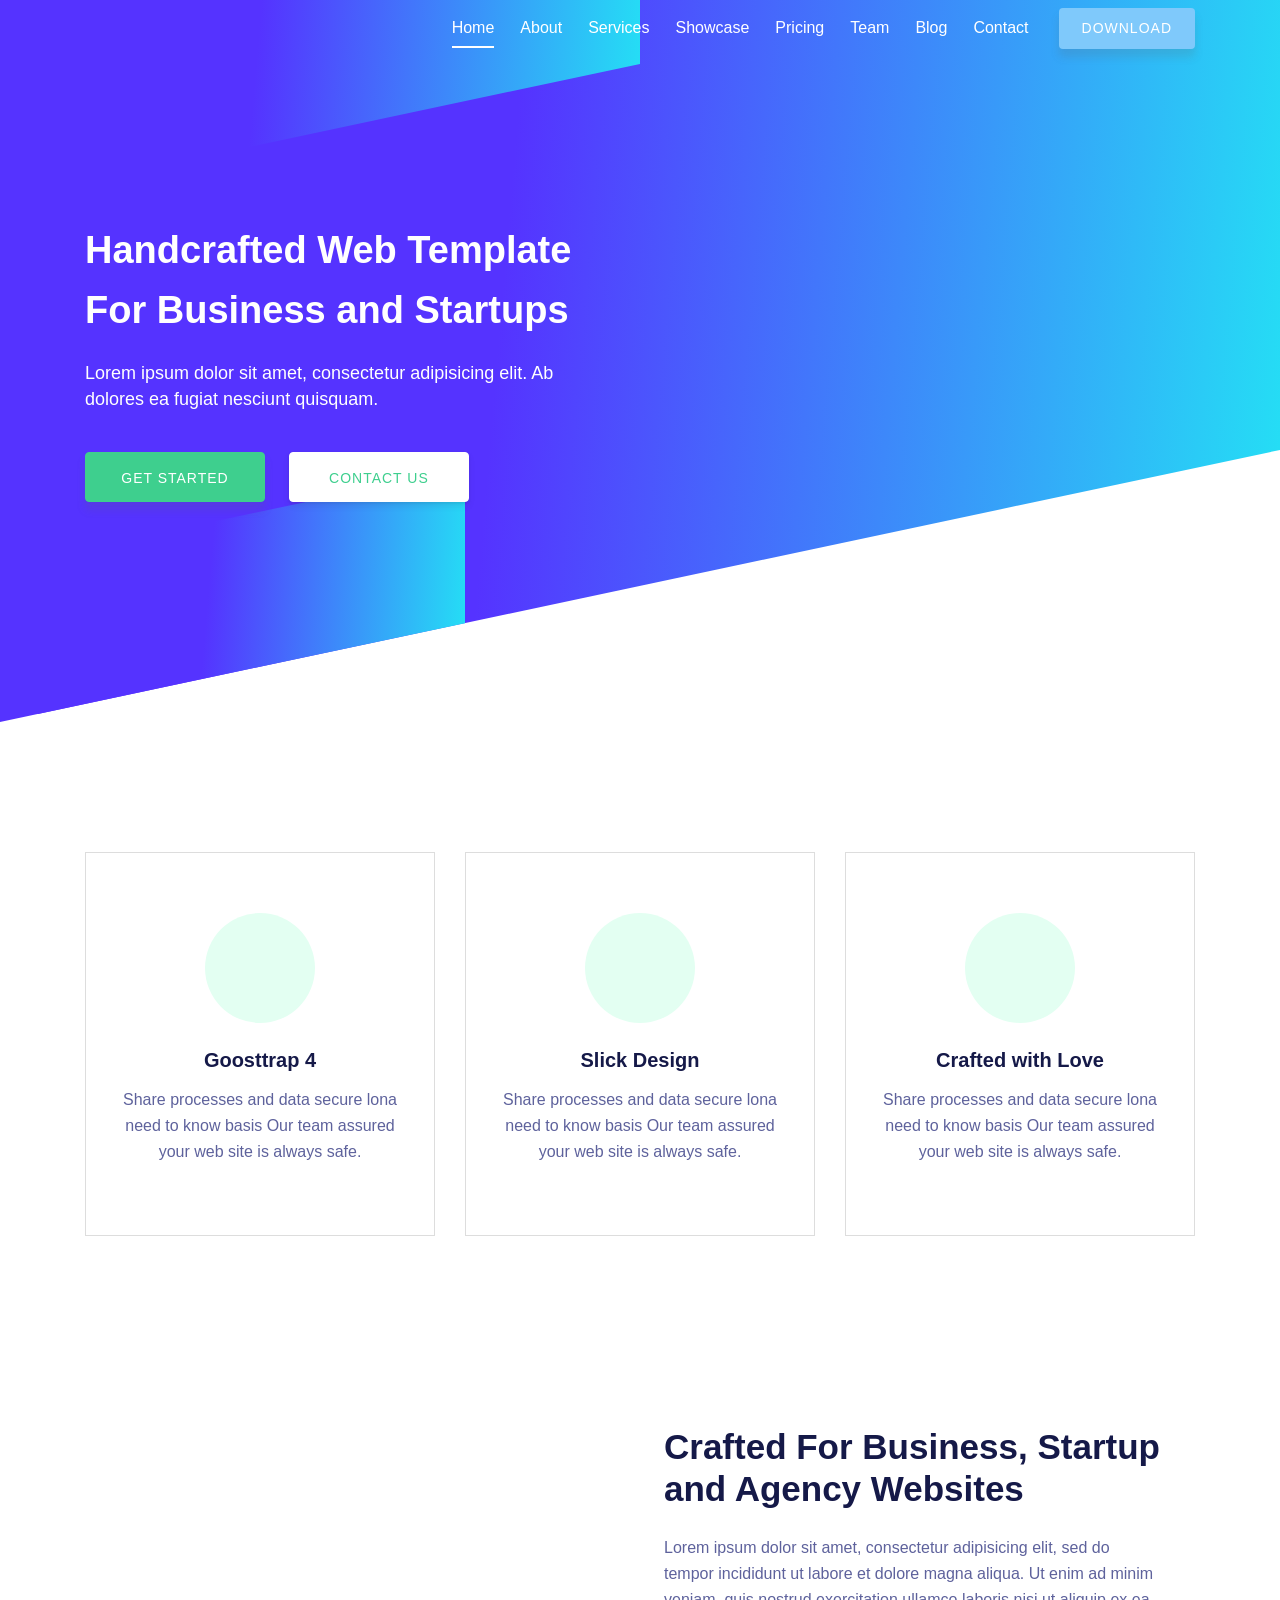
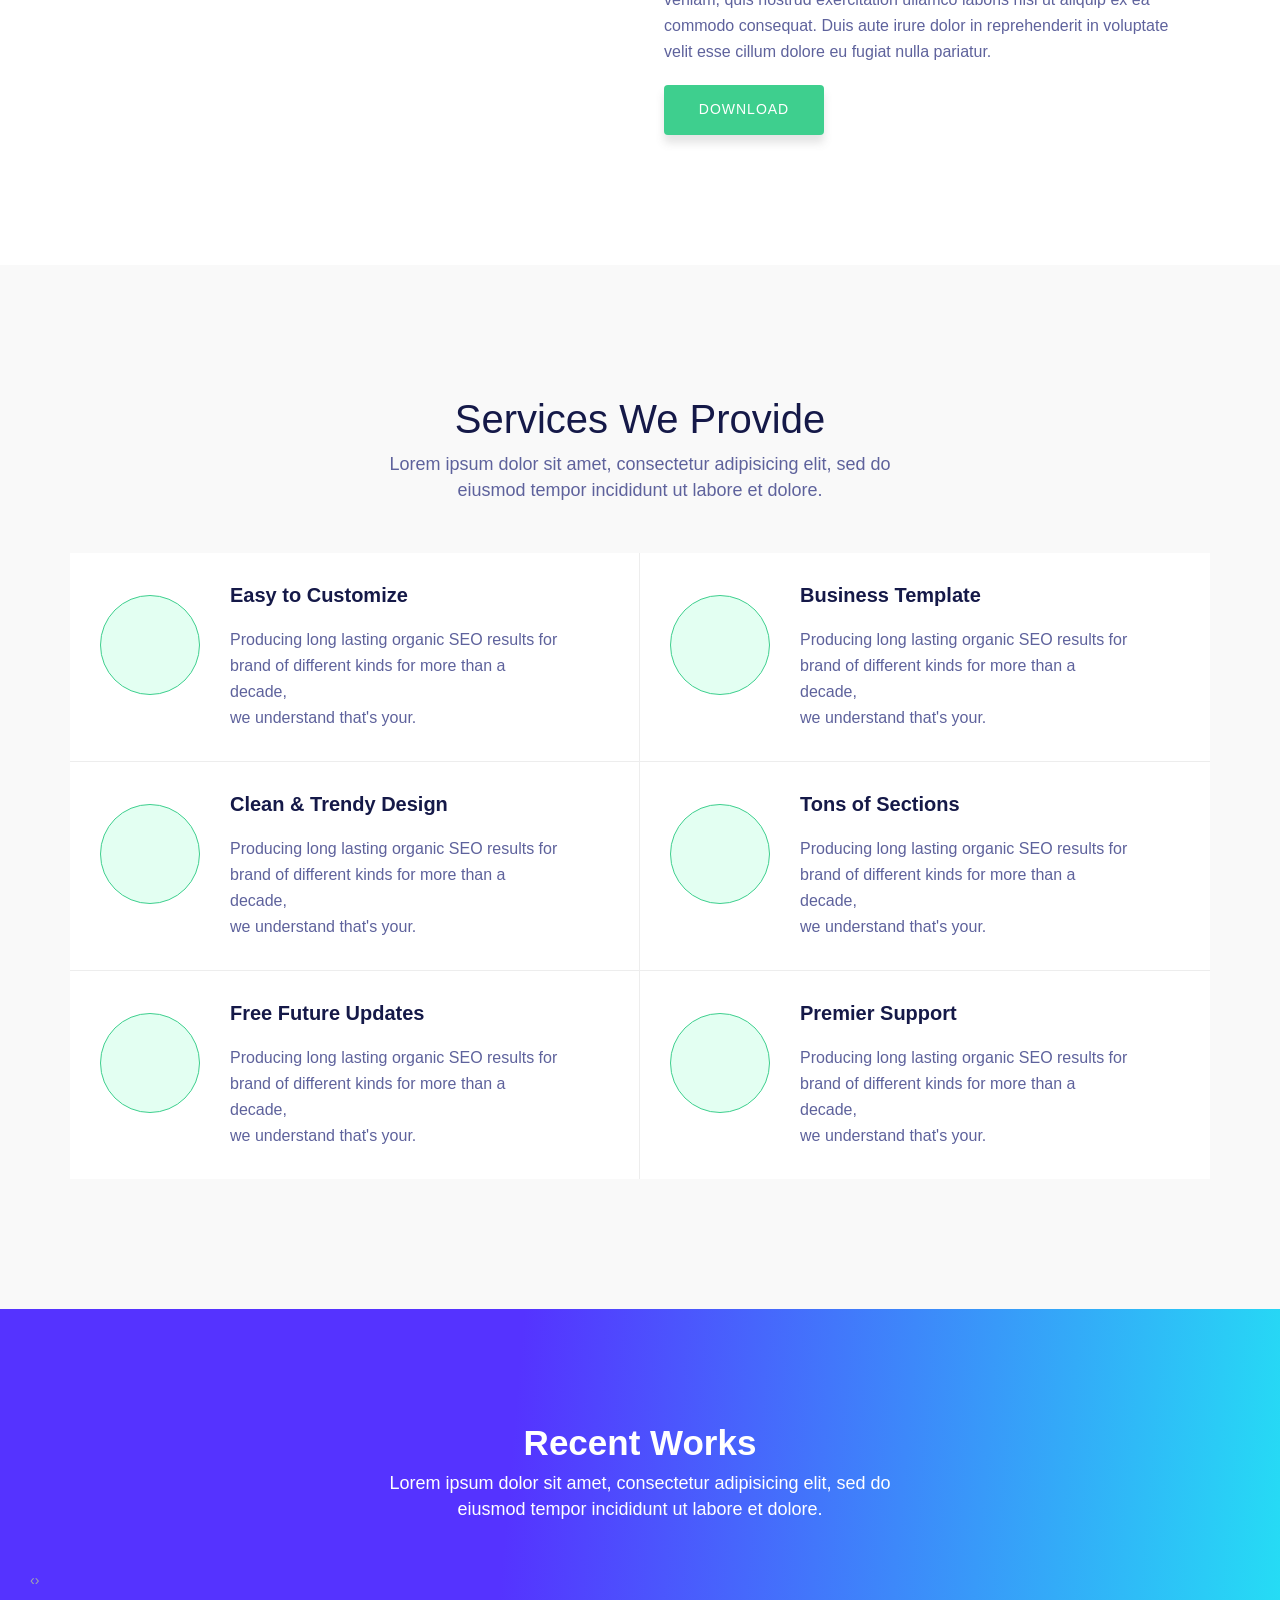
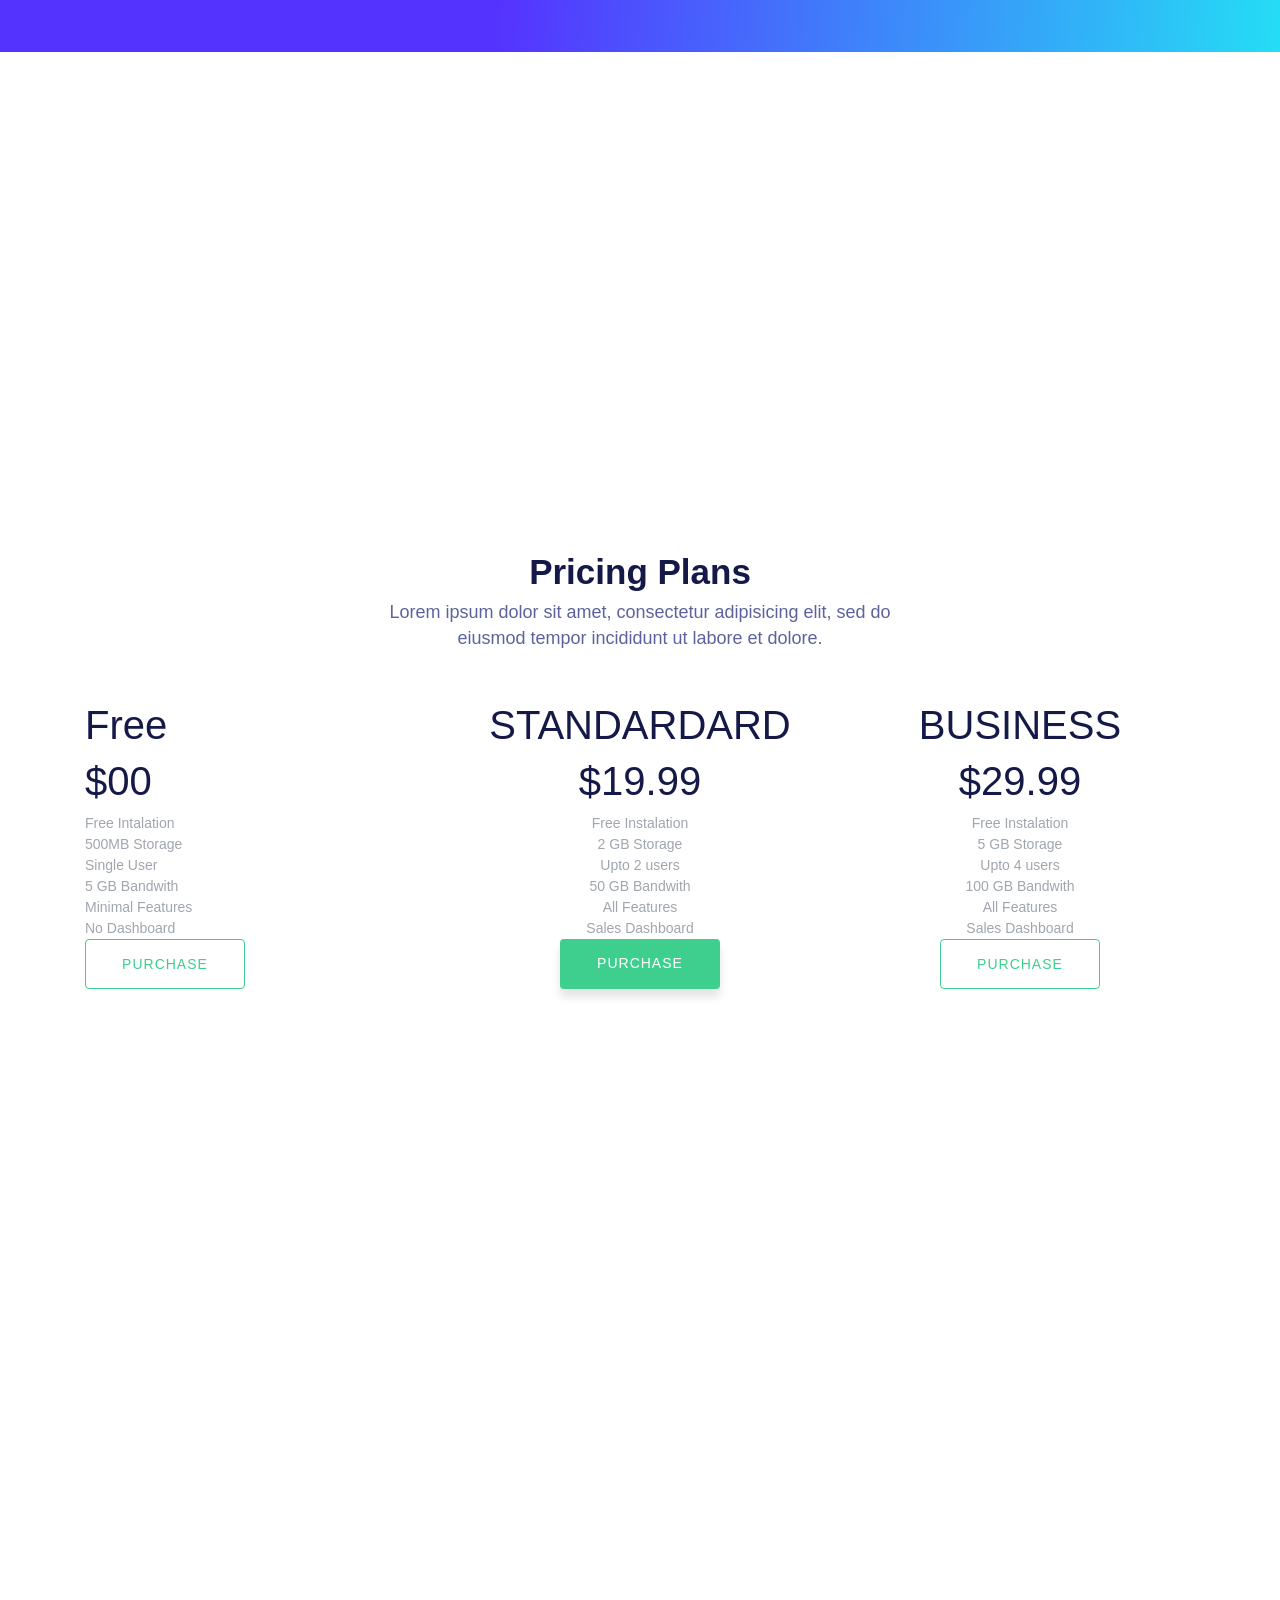
==== commit dbdbb11a: "21th" ====
--- a/index.html
+++ b/index.html
@@ -847,6 +847,144 @@
         </div>
     </section>
 
+    <section class="section" id="testimonial">
+        <div class="container right-position">
+
+            <div class="row">
+                <div class="col-md-12 col-sm-12">
+                    <div class="video-promo-content text-center">
+
+                        <a id="play-video" class="video-play-button video-popup"
+                            href="https://www.youtube.com/watch?v=Y4fodpIwal8&list=RDXCElIIYx_8s&index=13">
+                            <span></span>
+                        </a>
+
+                    </div>
+                </div>
+            </div>
+
+
+            <div class="row justify-content-center testimonial-area">
+                <div class="col-lg-10 col-md-12 cl-sm-12 col-xs-12 pr-20 pl-20" style="overflow: hidden;padding: 60px;">
+                    <div id="client-testimonial" class="text-center owl-carousel">
+                        <div class="item">
+                            <div class="testimonial-item">
+                                <div class="content-inner">
+                                    <p class="description">Appropriately implement one-to-one catalysts for change <br>
+                                        vis-a-vis wireless
+                                        catalysts for change. Enthusiastically architect <br> adaptive e-tailers after
+                                        sustainable total
+                                        linkage. Appropriately <br> implement one-to-one catalysts for change.</p>
+                                    <div class="author-info">
+                                        <h5>Tahmina Anny ; <span> UIdeck Customer</span></h5>
+                                    </div>
+                                </div>or
+                                <div class="client-thumb">
+                                    <img src="https://preview.uideck.com/items/slick/business/img/testimonial/01.png"
+                                        alt="">
+                                </div>
+                            </div>
+                        </div>
+
+                        <div class="item">
+                            <div class="testimonial-item">
+                                <div class="content-inner">
+                                    <p class="description">Appropriately implement one-to-one catalysts for change <br>
+                                        vis-a-vis wireless
+                                        catalysts for change. Enthusiastically architect <br> adaptive e-tailers after
+                                        sustainable total
+                                        linkage. Appropriately <br> implement one-to-one catalysts for change.</p>
+                                    <div class="author-info">
+                                        <h5>Tahmina Anny ; <span> UIdeck Customer</span></h5>
+                                    </div>
+                                </div>
+
+                                <div class="client-thumb">
+                                    <img src="https://preview.uideck.com/items/slick/business/img/testimonial/01.png"
+                                        alt="">
+                                </div>
+                            </div>
+                        </div>
+
+                        <div class="item">
+                            <div class="testimonial-item">
+                                <div class="content-inner">
+                                    <p class="description">Appropriately implement one-to-one catalysts for change <br>
+                                        vis-a-vis wireless
+                                        catalysts for change. Enthusiastically architect <br> adaptive e-tailers after
+                                        sustainable total
+                                        linkage. Appropriately <br> implement one-to-one catalysts for change.</p>
+                                    <div class="author-info">
+                                        <h5>Tahmina Anny ; <span> UIdeck Customer</span></h5>
+                                    </div>
+                                </div>
+                                <div class="client-thumb">
+                                    <img src="https://preview.uideck.com/items/slick/business/img/testimonial/01.png"
+                                        alt="">
+                                </div>
+                            </div>
+                        </div>
+                        <div class="item">
+                            <div class="testimonial-item">
+                                <div class="content-inner">
+                                    <p class="description">Appropriately implement one-to-one catalysts for change <br>
+                                        vis-a-vis wireless
+                                        catalysts for change. Enthusiastically architect <br> adaptive e-tailers after
+                                        sustainable total
+                                        linkage. Appropriately <br> implement one-to-one catalysts for change.</p>
+                                    <div class="author-info">
+                                        <h5>Tahmina Anny ; <span> UIdeck Customer</span></h5>
+                                    </div>
+                                </div>
+                                <div class="client-thumb">
+                                    <img src="https://preview.uideck.com/items/slick/business/img/testimonial/01.png"
+                                        alt="">
+                                </div>
+                            </div>
+                        </div>
+                        <div class="item">
+                            <div class="testimonial-item">
+                                <div class="content-inner">
+                                    <p class="description">Appropriately implement one-to-one catalysts for change <br>
+                                        vis-a-vis wireless
+                                        catalysts for change. Enthusiastically architect <br> adaptive e-tailers after
+                                        sustainable total
+                                        linkage. Appropriately <br> implement one-to-one catalysts for change.</p>
+                                    <div class="author-info">
+                                        <h5>Tahmina Anny ; <span> UIdeck Customer</span></h5>
+                                    </div>
+                                </div>
+                                <div class="client-thumb">
+                                    <img src="https://preview.uideck.com/items/slick/business/img/testimonial/01.png"
+                                        alt="">
+                                </div>
+                            </div>
+                        </div>
+                        <div class="item">
+                            <div class="testimonial-item">
+                                <div class="content-inner">
+                                    <p class="description">Appropriately implement one-to-one catalysts for change <br>
+                                        vis-a-vis wireless
+                                        catalysts for change. Enthusiastically architect <br> adaptive e-tailers after
+                                        sustainable total
+                                        linkage. Appropriately <br> implement one-to-one catalysts for change.</p>
+                                    <div class="author-info">
+                                        <h5>Tahmina Anny ; <span> UIdeck Customer</span></h5>
+                                    </div>
+                                </div>
+                                <div class="client-thumb">
+                                    <img src="https://preview.uideck.com/items/slick/business/img/testimonial/01.png"
+                                        alt="">
+                                </div>
+                            </div>
+                        </div>
+
+                    </div>
+                </div>
+            </div>
+            
+        </div>
+    </section>
 
 
 
--- a/style.css
+++ b/style.css
@@ -573,32 +573,35 @@
   max-width: 100%; 
 }
 
+/* --- Global / Reusable Components --- */
+.services-item, 
+.feature-item, 
+.feature-item .feature-icon, 
+.feature-item .feature-icon i {
+  transition: all 0.8s ease;
+}
+
+  /* --- Services Section --- */
 #services .services-item {
   padding: 60px 30px;
   border: 1px solid var(--border-color);
-  -moz-transition: all .8s ease;
-  -webkit-transition: all .8s ease;
-  transition: all .8s ease; 
 }
 
 #services .services-item:hover {
   border: 1px solid var(--secondary);
-  box-shadow: 0px 0px 25px 0px rgba(95, 95, 95, 0.24);
-  -moz-transition: all .4s ease;
-  -webkit-transition: all .4s ease;
-  transition: all .4s ease; 
+  box-shadow: 0 0 25px rgba(95, 95, 95, 0.24);
+  transition: all 0.4s ease; /* Faster transition on hover */
 }
 
 #services .services-item .icon {
   background: var(--green-tint);
   width: 110px;
   height: 110px;
-  margin: 0px auto;
+  margin: 0 auto 25px;
   text-align: center;
   display: block;
   border-radius: 50%;
-  position: relative;
-  margin-bottom: 25px; 
+    position: relative;
 }
 
 #services .services-item .icon i {
@@ -607,86 +610,84 @@
   position: absolute;
   left: 0;
   right: 0;
-  top: 30%; 
+  top: 30%;
 }
 
 #services .services-item h4 {
   font-size: 20px;
   font-weight: 600;
   color: var(--text-dark);
-  margin-bottom: 15px; 
+  margin-bottom: 15px;
 }
 
 #services .services-item p {
   font-size: 16px;
   margin-bottom: 10px;
-  color: var(--text-muted); 
-}
-
+  color: var(--text-muted);
+}
+
+/* --- Business Plan Section --- */
 #business-plan {
-  padding-bottom: 130px; 
+  padding-bottom: 130px;
 }
 
 #business-plan .container-fluid {
-  padding-right: 30px;
-  padding-left: 30px; 
+  padding: 0 30px;
 }
 
 #business-plan .business-item-info {
-  margin-top: 60px; 
+  margin-top: 60px;
 }
 
 #business-plan .business-item-info h3 {
   font-size: 35px;
   font-weight: 600;
-  margin-bottom: 25px; 
+  margin-bottom: 25px;
 }
 
 #business-plan .business-item-info p {
   font-size: 16px;
-  margin-bottom: 20px; 
-}
-
+  margin-bottom: 20px;
+}
+
+/* --- Features Section --- */
 #features {
-  background: var(--bg-light); 
+  background: var(--bg-light);
 }
 
 #features .featured-bg {
-  background: var(--white); 
-}
- 
+  background: var(--white);
+}
+
 #features .featured-border1 {
   border-bottom: 1px solid var(--border-light);
-  border-right: 1px solid var(--border-light); 
+  border-right: 1px solid var(--border-light);
 }
 
 #features .featured-border2 {
-  border-bottom: 1px solid var(--border-light); 
+  border-bottom: 1px solid var(--border-light);
 }
 
 #features .featured-border3 {
-  border-right: 1px solid var(--border-light); 
+  border-right: 1px solid var(--border-light);
 }
 
 #features .feature-item {
   padding: 30px;
   overflow: hidden;
-  -moz-transition: all .8s ease;
-  -webkit-transition: all .8s ease;
-  transition: all .8s ease; 
 }
 
 #features .feature-item .feature-icon {
   background: var(--green-tint);
   width: 100px;
   height: 100px;
-  margin: 12px auto 0px;
+  margin: 12px auto 0;
   text-align: center;
   display: block;
   border-radius: 50%;
   position: relative;
   margin-right: 30px;
-  border: 1px solid var(--secondary); 
+  border: 1px solid var(--secondary);
 }
 
 #features .feature-item .feature-icon i {
@@ -695,38 +696,173 @@
   position: absolute;
   left: 0;
   right: 0;
-  top: 32%; 
+  top: 32%;
 }
 
 #features .feature-item h4 {
   font-size: 20px;
   font-weight: 600;
-  margin-bottom: 20px; 
+  margin-bottom: 20px;
 }
 
 #features .feature-item p {
   font-size: 16px;
-  display: block; 
+  display: block;
 }
 
 #features .feature-item:hover {
-  box-shadow: 0px 0px 25px 0px rgba(95, 95, 95, 0.24);
-  -moz-transition: all .8s ease;
-  -webkit-transition: all .8s ease;
-  transition: all .8s ease; 
-}
-
+  box-shadow: 0 0 25px rgba(95, 95, 95, 0.24);
+  }
 
 #features .feature-item:hover .feature-icon {
-  background: var(--secondary);
-  -moz-transition: all .8s ease;
-  -webkit-transition: all .8s ease;
-  transition: all .8s ease; 
+    background: var(--secondary);
 }
 
 #features .feature-item:hover .feature-icon i {
-  color: var(--white);
-  -moz-transition: all .8s ease;
-  -webkit-transition: all .8s ease;
-  transition: all .8s ease; 
-}
+    color: var(--white);
+  }
+
+  /* --- Showcase Layout & Styling --- */
+#showcase {
+  padding-bottom: 375px; 
+}
+
+#showcase .right-position {
+  position: relative; 
+}
+
+#showcase .showcase-area {
+  position: absolute;
+  width: 97%;
+  z-index: 12;
+  top: 260px;
+  margin: 0 auto; 
+}
+
+#showcase .showcase-text h2,
+#showcase .showcase-text p {
+  color: var(--white); 
+}
+
+#showcase .gradient-bg {
+  background: var(--primary-gradient-start);
+  background: linear-gradient(95deg, var(--primary-gradient-start) 40%, var(--primary-gradient-end) 100%);
+  padding: 119px 0px 80px 0px; 
+}
+
+#showcase .showcase-slider .owl-controls .owl-page.active span, 
+#showcase .showcase-slider .owl-controls.clickable .owl-page:hover span,
+#showcase .showcase-slider .owl-controls .owl-page span {
+  display: block;
+  background: var(--secondary); 
+}
+
+#showcase .showcase-slider .owl-controls .owl-page.active span, 
+#showcase .showcase-slider .owl-controls.clickable .owl-page:hover span {
+  opacity: 1; 
+}
+
+#showcase .showcase-slider .owl-controls .owl-page span {
+  width: 12px;
+  height: 12px;
+  margin: 5px 7px;
+  opacity: 0.5;
+  border-radius: 20px; 
+}
+
+#showcase .showcase-slider .owl-controls .active span {
+  width: 15px;
+  height: 15px; 
+}
+
+#showcase .showcase-slider .screenshot-thumb {
+  width: 100%;
+  height: 100%;
+  position: relative; 
+}
+
+#showcase .showcase-slider .screenshot-thumb .fancy-table {
+  padding-top: 72px; 
+}
+
+#showcase .showcase-slider .screenshot-thumb p {
+  color: var(--white);
+  font-size: 16px;
+  font-style: italic;
+  margin-bottom: 10px; 
+}
+
+#showcase .showcase-slider .screenshot-thumb h5 {
+  font-size: 20px;
+  color: var(--white);
+  display: block;
+  font-weight: 600; 
+}
+
+#showcase .showcase-slider .screenshot-thumb .zoom-icon a {
+  display: inline-block;
+  margin: 8px; 
+}
+
+#showcase .showcase-slider .screenshot-thumb .zoom-icon a:hover i {
+  color: var(--black);
+  transition: all 200ms ease-in; 
+}
+
+#showcase .showcase-slider .screenshot-thumb .zoom-icon a i {
+  color: var(--white);
+  font-size: 20px; 
+}
+
+#showcase .showcase-slider .screenshot-thumb > .hover-content {
+  background-color: var(--secondary);
+  height: 85%;
+  left: 0;
+  opacity: 0;
+  position: absolute;
+  top: 0;
+  transition-duration: 500ms;
+  width: 83%;
+  margin: 25px; 
+}
+
+#showcase .showcase-slider .screenshot-thumb:hover .hover-content {
+  opacity: 0.8;
+  transition-duration: 500ms; 
+}
+
+#showcase .showcase-slider .owl-wrapper-outer {
+  padding: 20px 0px; 
+}
+
+
+
+#testimonial {
+  margin-bottom: 270px;
+  background: url(https://preview.uideck.com/items/slick/business/img/bg/testimonial-bg.jpg) no-repeat center center;
+  background-size: cover; 
+}
+
+#testimonial .right-position {
+  position: relative; 
+}
+
+#testimonial .testimonial-area {
+  position: absolute;
+  width: 100%;
+  z-index: 12;
+  top: 260px;
+  margin: 0px auto; 
+}
+
+#testimonial #client-testimonial {
+  background-color: var(--white);
+  padding: 54px;
+  box-shadow: 0px 0px 25px 0px rgba(95, 95, 95, 0.24); 
+}
+
+#testimonial #client-testimonial {
+  background-color: var(--white);
+  padding: 54px;
+  box-shadow: 0px 0px 25px 0px rgba(95, 95, 95, 0.24); 
+}
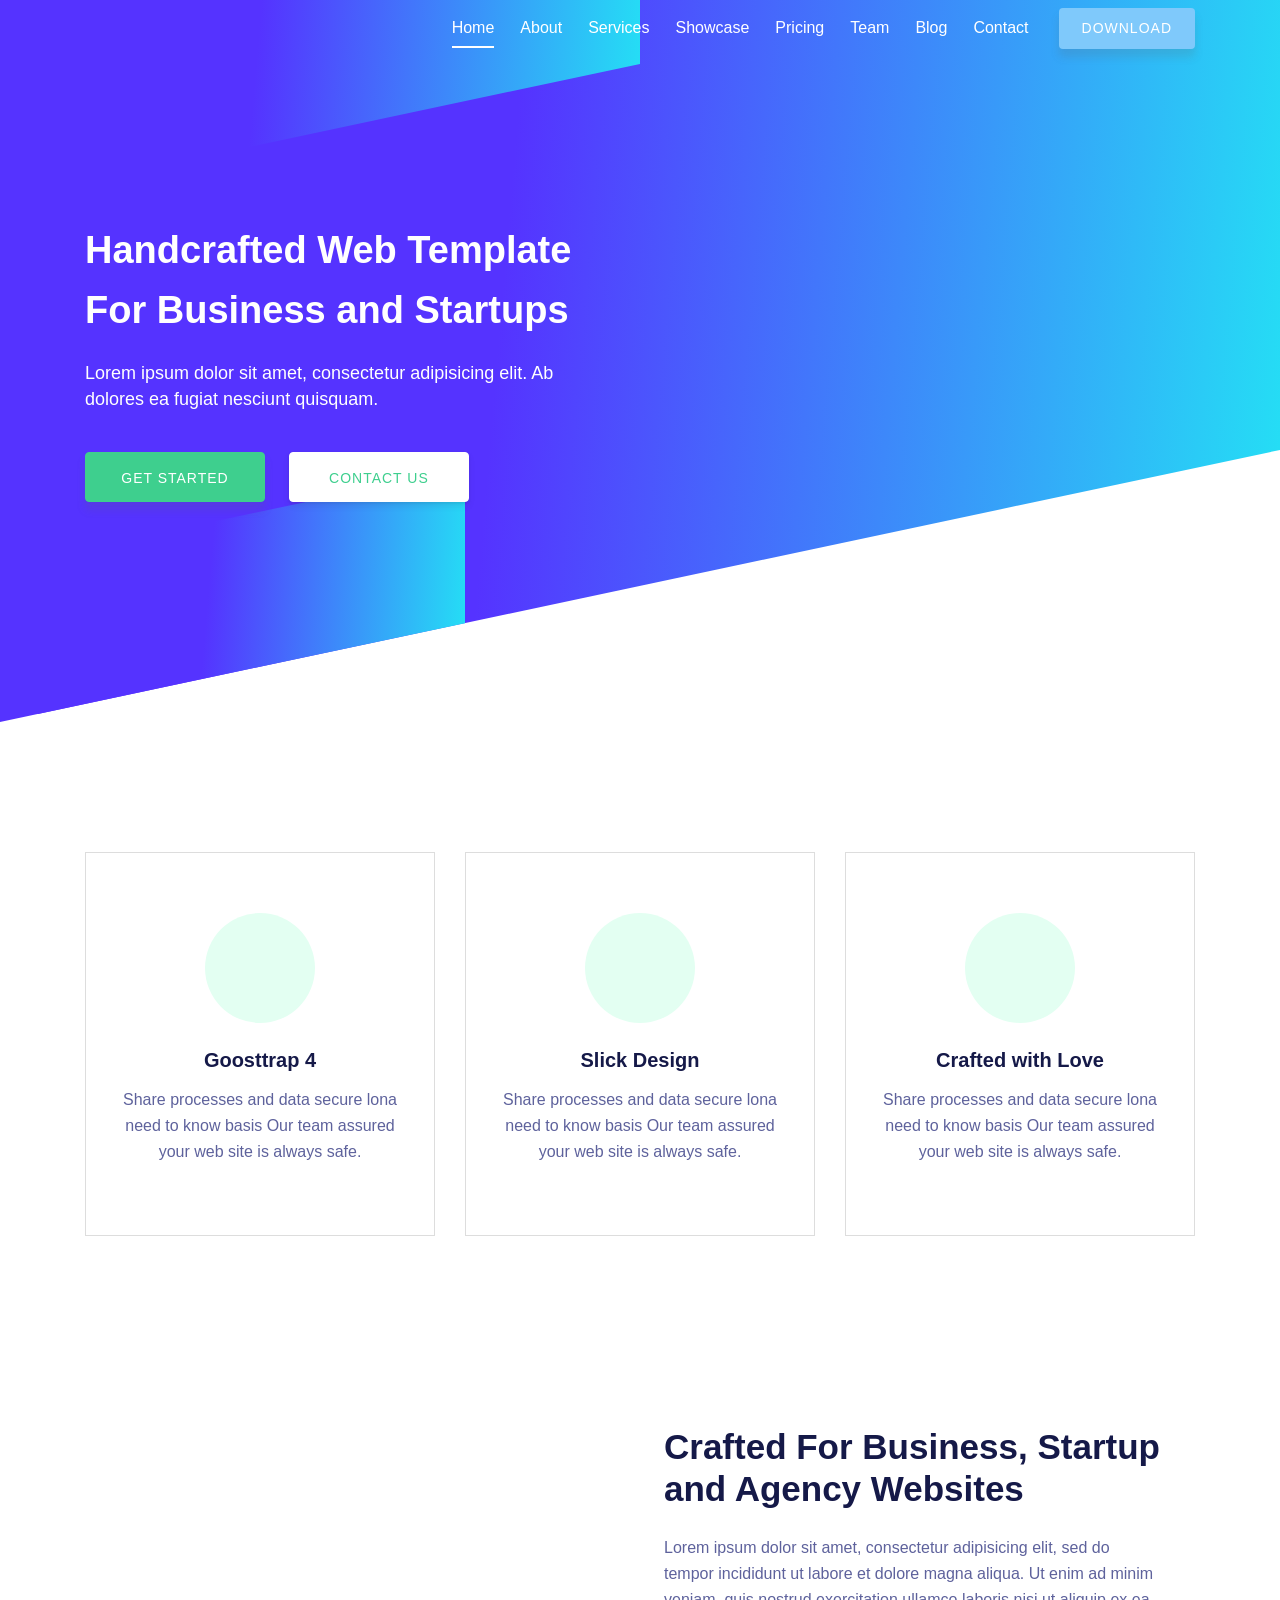
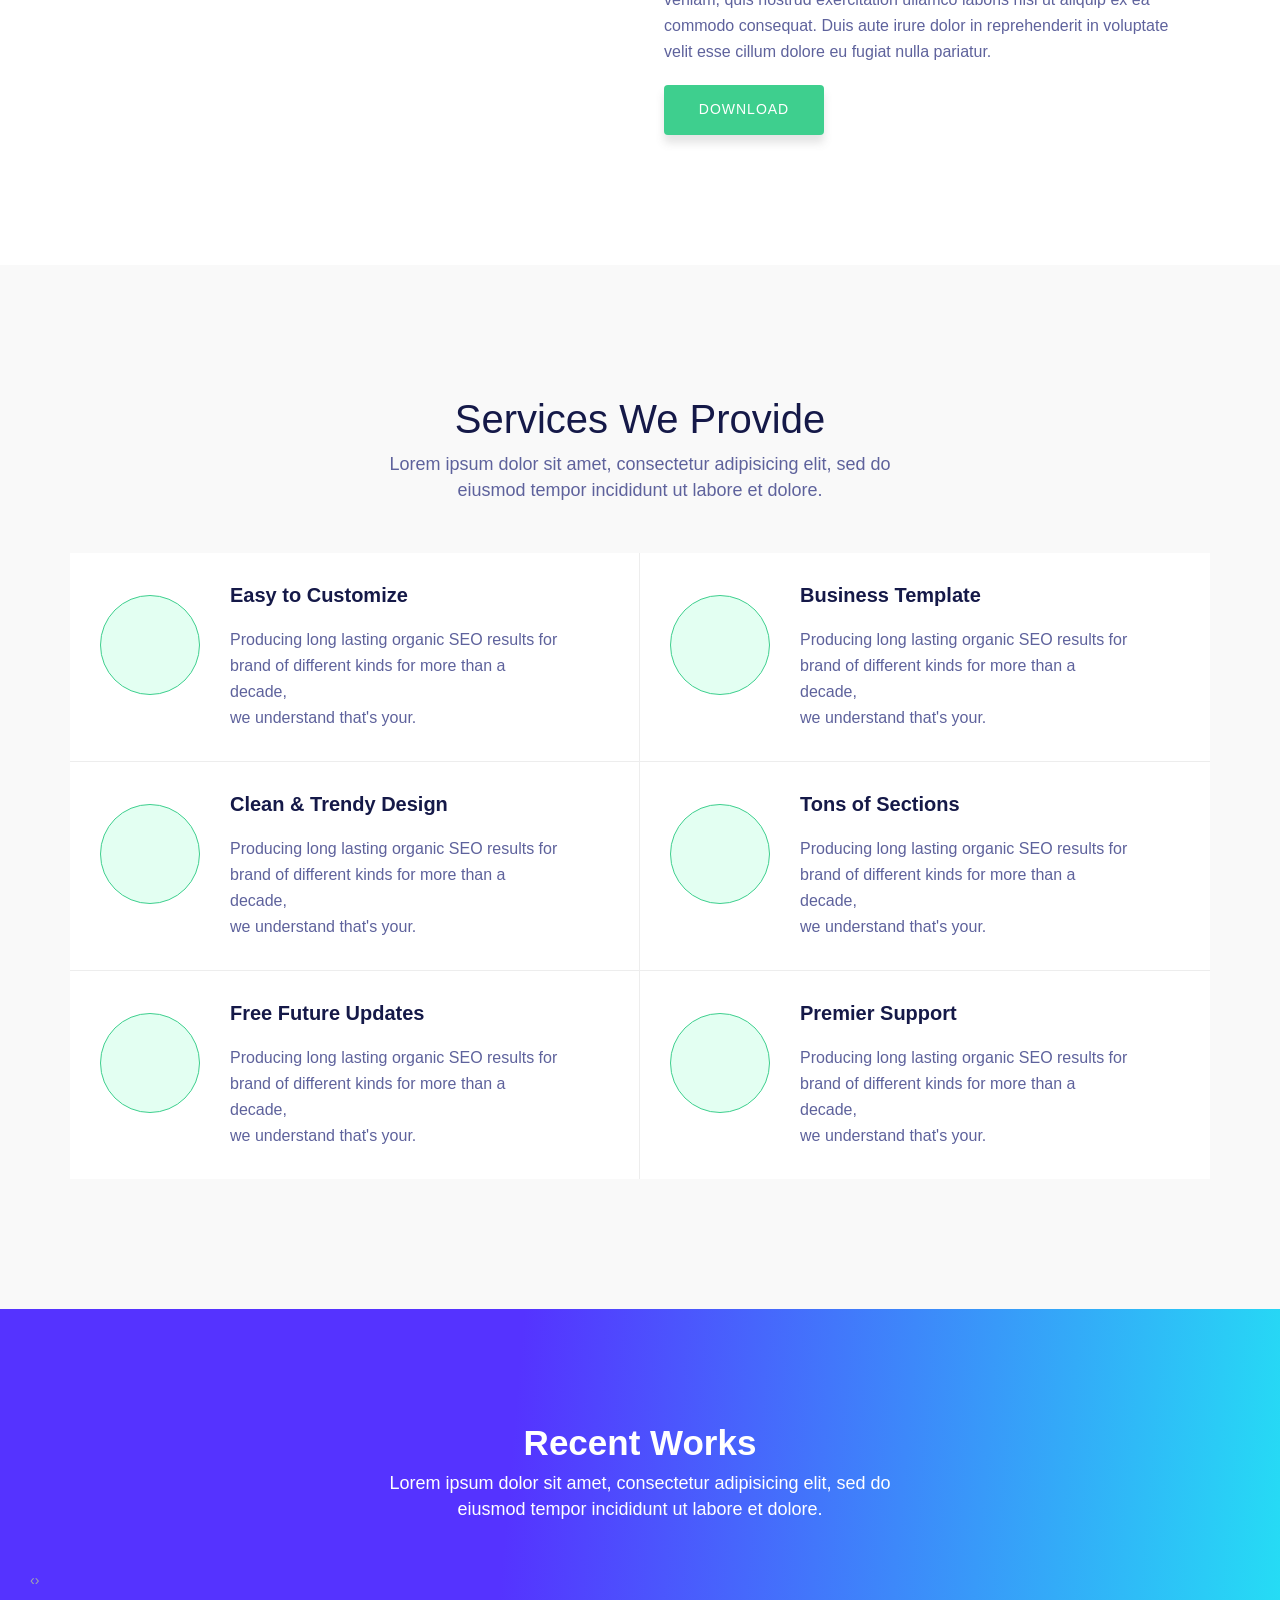
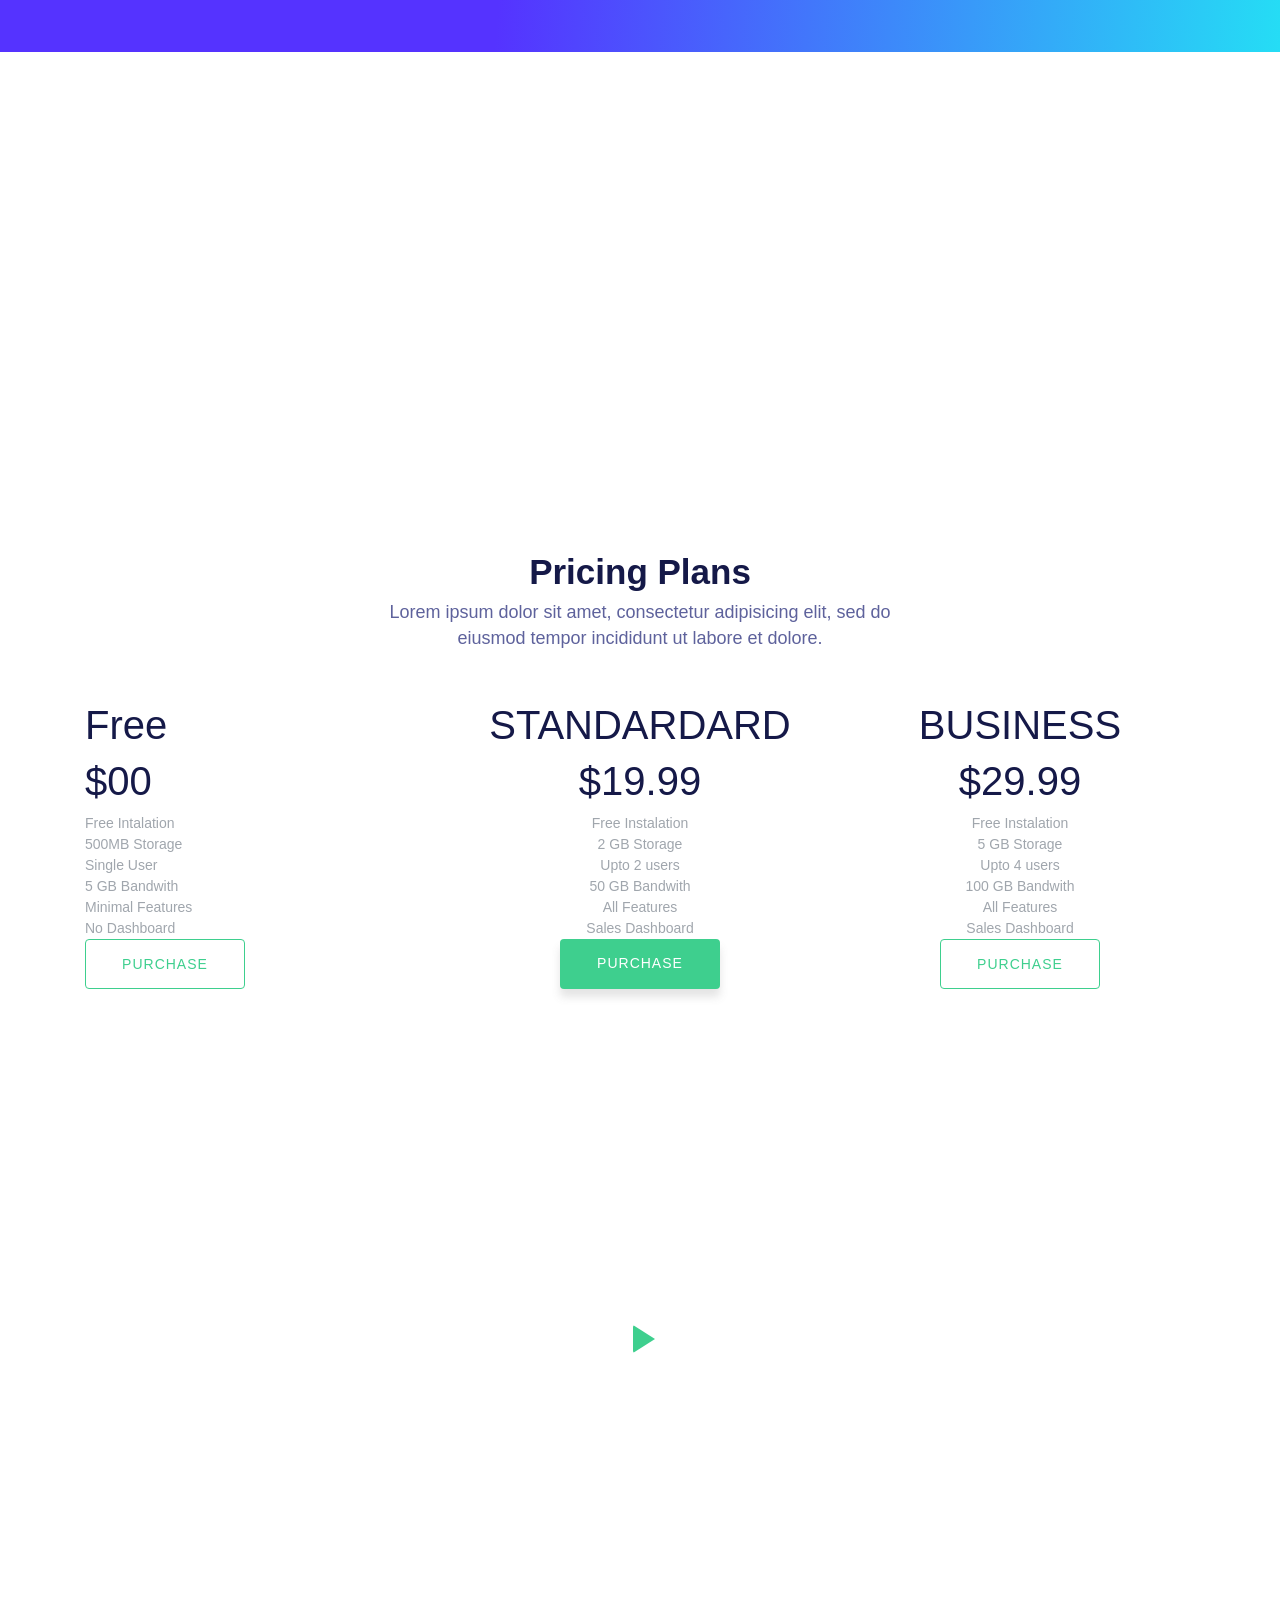
==== commit 7038137f: "22th" ====
--- a/index.html
+++ b/index.html
@@ -847,9 +847,9 @@
         </div>
     </section>
 
-    <section class="section" id="testimonial">
+    <section id="testimonial" class="section">
         <div class="container right-position">
-
+            <!-- Start Row -->
             <div class="row">
                 <div class="col-md-12 col-sm-12">
                     <div class="video-promo-content text-center">
@@ -862,10 +862,11 @@
                     </div>
                 </div>
             </div>
-
-
+            <!-- End Row -->
+            <!-- Start Row -->
             <div class="row justify-content-center testimonial-area">
-                <div class="col-lg-10 col-md-12 cl-sm-12 col-xs-12 pr-20 pl-20" style="overflow: hidden;padding: 60px;">
+                <div class="col-lg-10 col-md-12 col-sm-12 col-xs-12 pr-20 pl-20"
+                    style="overflow: hidden;padding-bottom: 60px">
                     <div id="client-testimonial" class="text-center owl-carousel">
                         <div class="item">
                             <div class="testimonial-item">
@@ -897,15 +898,13 @@
                                     <div class="author-info">
                                         <h5>Tahmina Anny ; <span> UIdeck Customer</span></h5>
                                     </div>
-                                </div>
-
+                                    </div>
                                 <div class="client-thumb">
                                     <img src="https://preview.uideck.com/items/slick/business/img/testimonial/01.png"
                                         alt="">
                                 </div>
                             </div>
-                        </div>
-
+                            </div>
                         <div class="item">
                             <div class="testimonial-item">
                                 <div class="content-inner">
--- a/style.css
+++ b/style.css
@@ -861,8 +861,131 @@
   box-shadow: 0px 0px 25px 0px rgba(95, 95, 95, 0.24); 
 }
 
-#testimonial #client-testimonial {
-  background-color: var(--white);
-  padding: 54px;
-  box-shadow: 0px 0px 25px 0px rgba(95, 95, 95, 0.24); 
-}
+#testimonial #client-testimonial .content-inner p {
+  font-size: 24px;
+  color: var(--text-muted);
+  font-style: italic;
+  line-height: 35px; 
+}
+
+#testimonial #client-testimonial .author-info {
+  padding-top: 26px;
+  padding-bottom: 20px; 
+}
+
+#testimonial #client-testimonial .author-info h5 {
+  color: var(--text-dark);
+  font-size: 18px; 
+}
+
+#testimonial #client-testimonial h5 span {
+  font-size: 16px;
+  color: var(--text-muted);
+  font-style: italic; 
+}
+
+#testimonial #client-testimonial .owl-controls .owl-buttons div.owl-prev,
+#testimonial #client-testimonial .owl-controls .owl-buttons div.owl-next {
+  color: var(--secondary);
+  margin: 5px;
+  font-size: 16px;
+  border-radius: 50px;
+  background: var(--white);
+  position: absolute;
+  top: 48%;
+  opacity: 1;
+  border: 1px solid #ccc;
+  width: 38px;
+  height: 38px;
+  padding: 8px 0px; 
+}
+
+#testimonial #client-testimonial .owl-controls .owl-buttons div.owl-prev { left: -20px; }
+#testimonial #client-testimonial .owl-controls .owl-buttons div.owl-next { right: -20px; }
+
+#testimonial #client-testimonial .owl-controls .owl-buttons div.owl-prev:hover, 
+#testimonial #client-testimonial .owl-controls .owl-buttons div.owl-next:hover {
+  color: var(--white);
+  background: var(--secondary);
+  border-color: var(--secondary); 
+}
+
+#testimonial .video-promo-content {
+  padding-top: 0;
+  padding-bottom: 300px; 
+}
+
+#testimonial .video-play-button {
+  position: absolute;
+  z-index: 10;
+  top: 30%;
+  left: 50%;
+  transform: translateX(-50%) translateY(-50%);
+  box-sizing: content-box;
+  display: block;
+  width: 32px;
+  height: 44px;
+  border-radius: 50%;
+  padding: 18px 20px 18px 28px; 
+}
+
+#testimonial .video-play-button:before {
+  content: "";
+  position: absolute;
+  z-index: 0;
+  left: 50%;
+  top: 50%;
+  transform: translateX(-50%) translateY(-50%);
+  display: block;
+  width: 100px;
+  height: 100px;
+  background: var(--white);
+  border-radius: 50%;
+  animation: pulse-border 1500ms ease-out infinite; 
+}
+
+#testimonial .video-play-button:after {
+  content: "";
+  position: absolute;
+  z-index: 1;
+  left: 50%;
+  top: 50%;
+  transform: translateX(-50%) translateY(-50%);
+  display: block;
+  width: 100px;
+  height: 100px;
+  background: var(--white);
+  border-radius: 50%;
+  transition: all 200ms;
+  opacity: 0.5; 
+}
+
+#testimonial .video-play-button:hover:after {
+  background-color: #28ca81; 
+}
+
+#testimonial .video-play-button:hover span {
+  border-left: 22px solid var(--white);
+  border-top: 14px solid transparent;
+  border-bottom: 14px solid transparent;
+  border-radius: 2px; 
+}
+
+#testimonial .video-play-button span {
+  display: block;
+  position: relative;
+  z-index: 3;
+  width: 0;
+  height: 0;
+  border-left: 22px solid var(--secondary);
+  border-top: 14px solid transparent;
+  border-bottom: 14px solid transparent;
+  border-radius: 2px;
+  margin-top: 8px;
+  margin-left: 5px; 
+}
+
+@keyframes pulse-border {
+  0% { transform: translateX(-50%) translateY(-50%) translateZ(0) scale(1); opacity: 1; }
+  100% { transform: translateX(-50%) translateY(-50%) translateZ(0) scale(1.5); opacity: 0; } 
+}
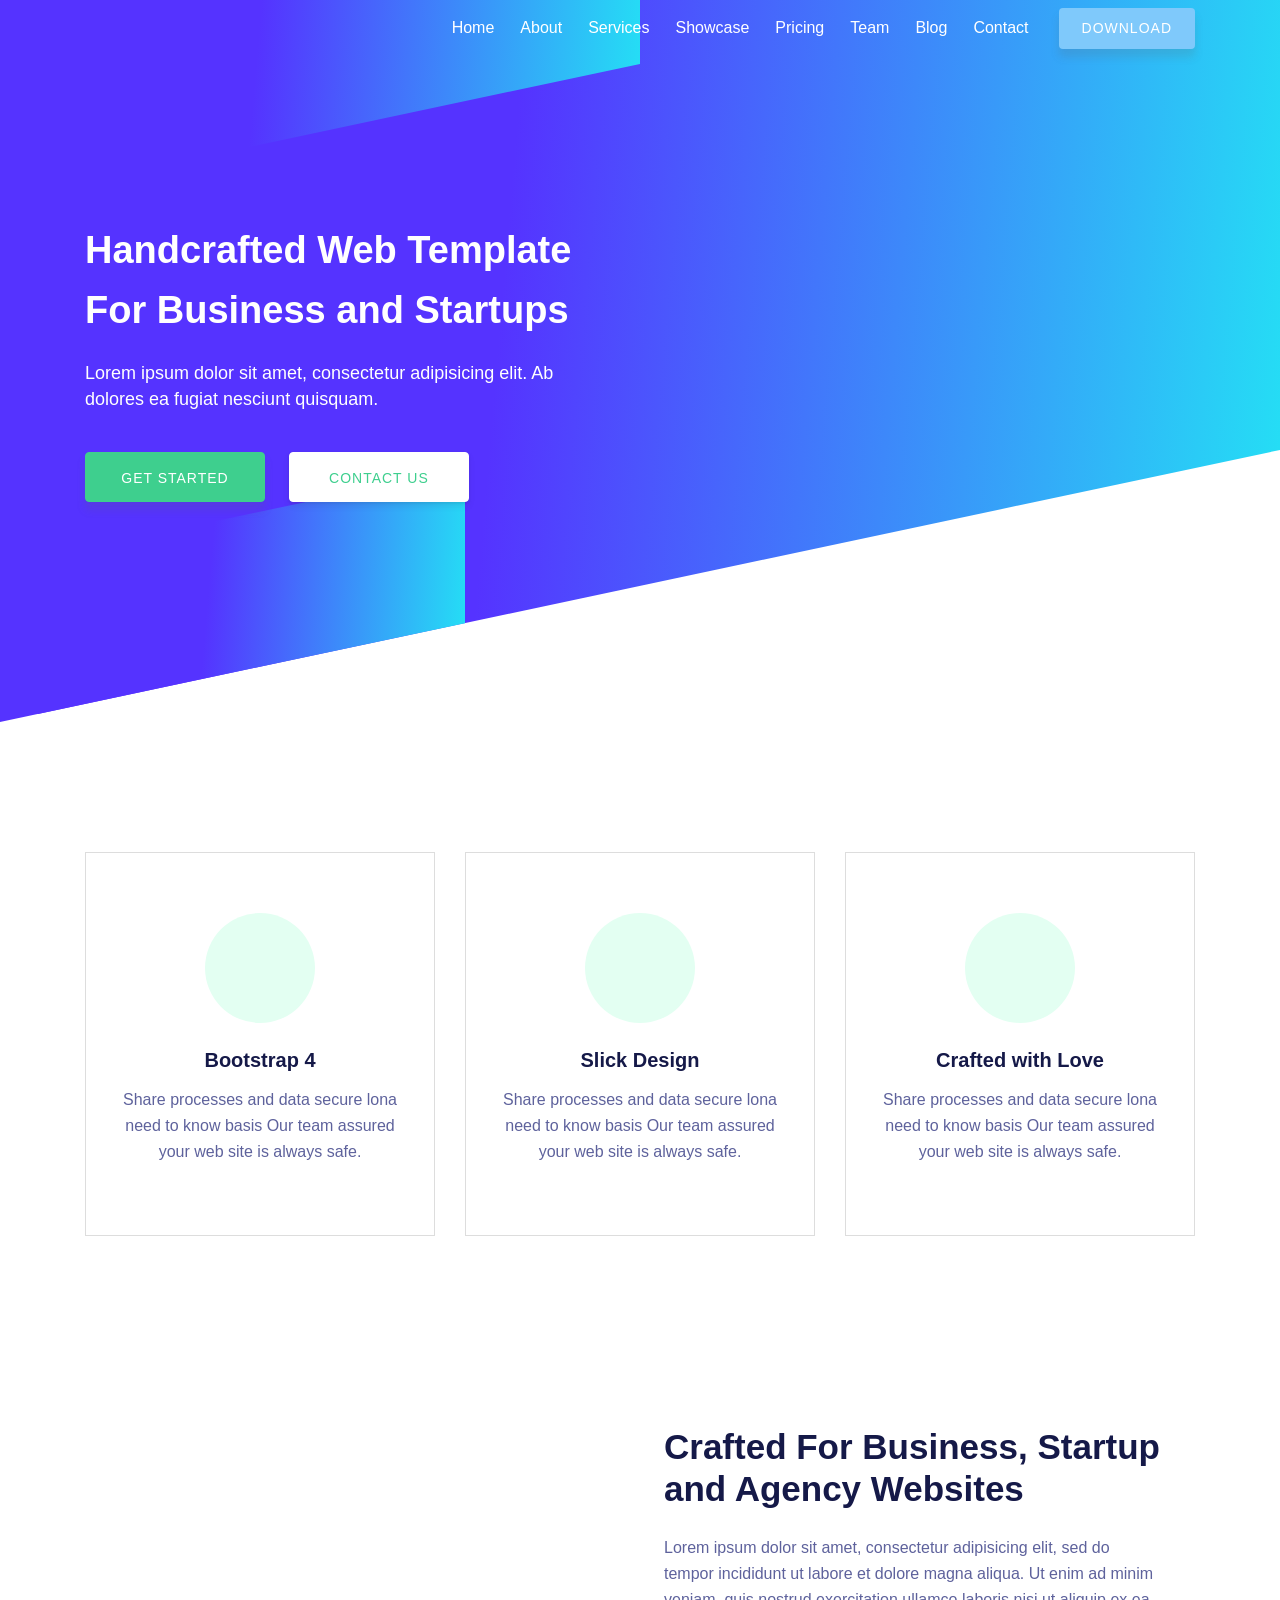
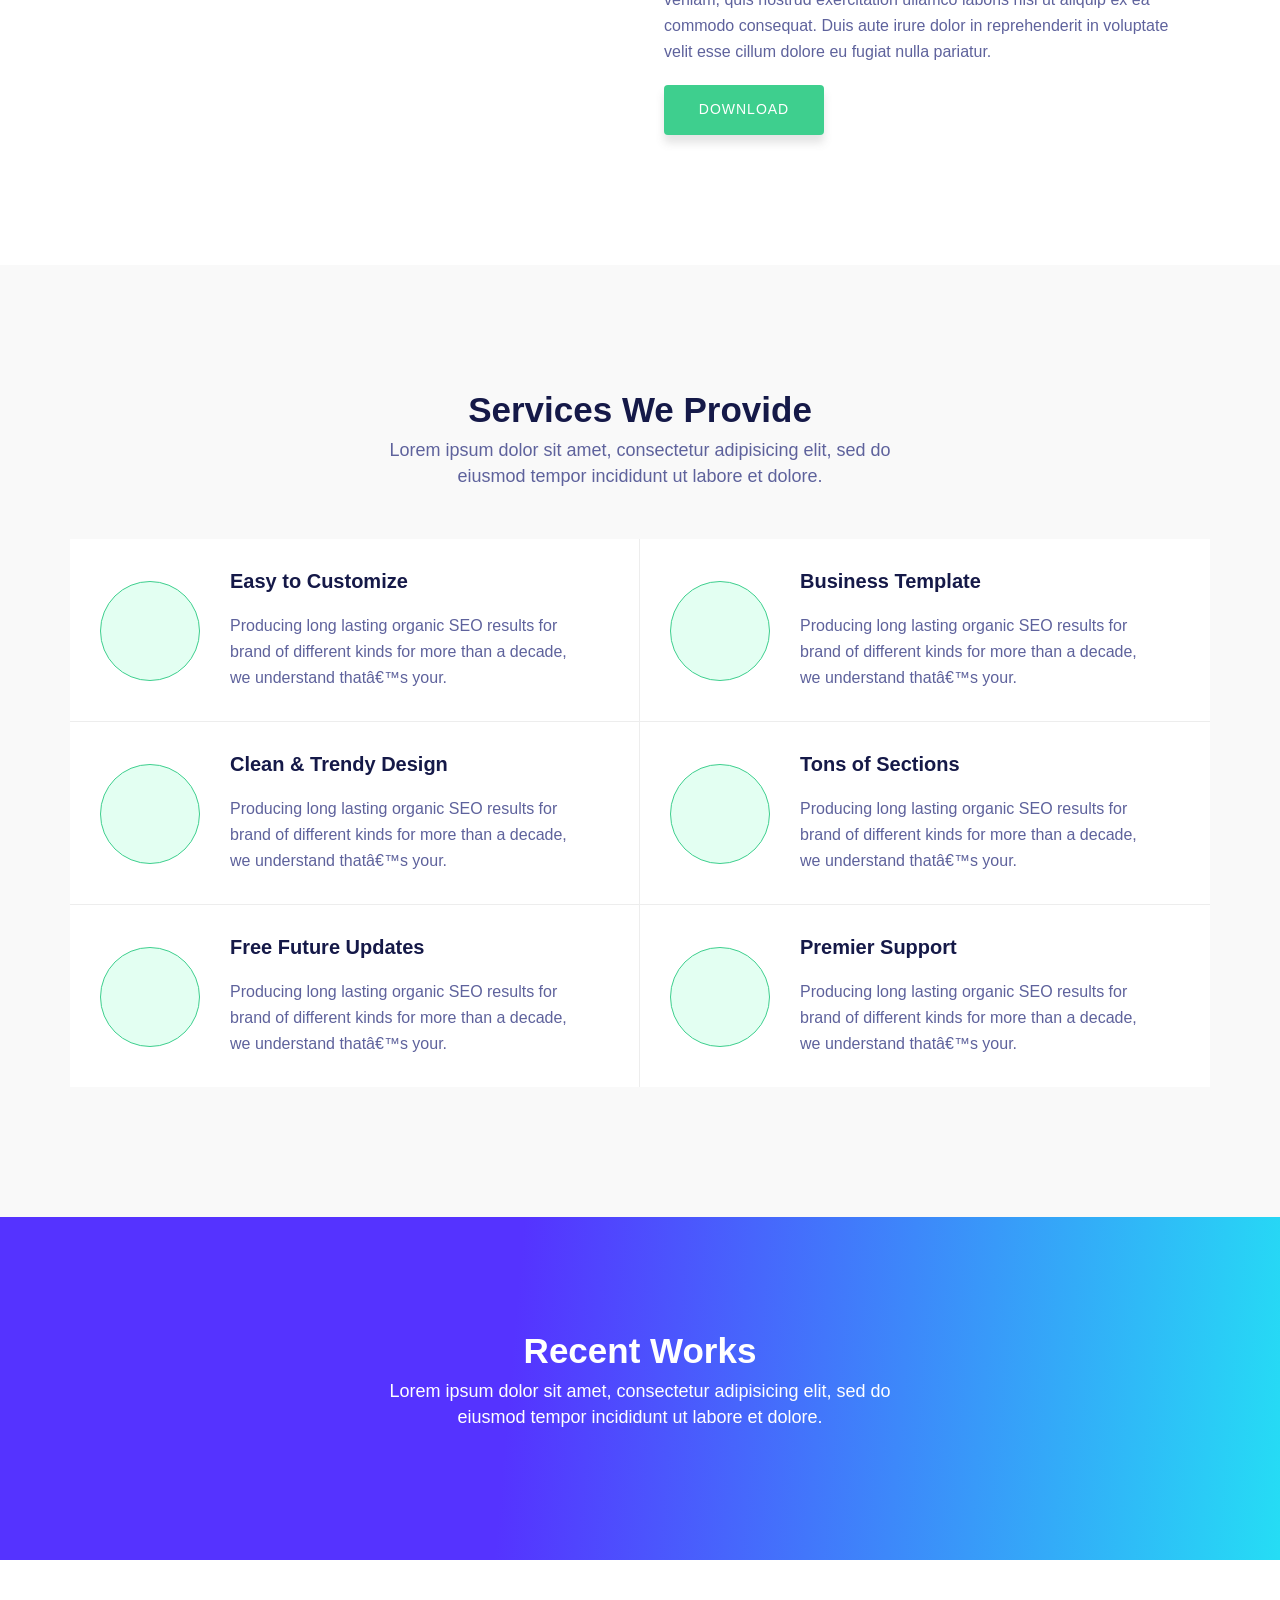
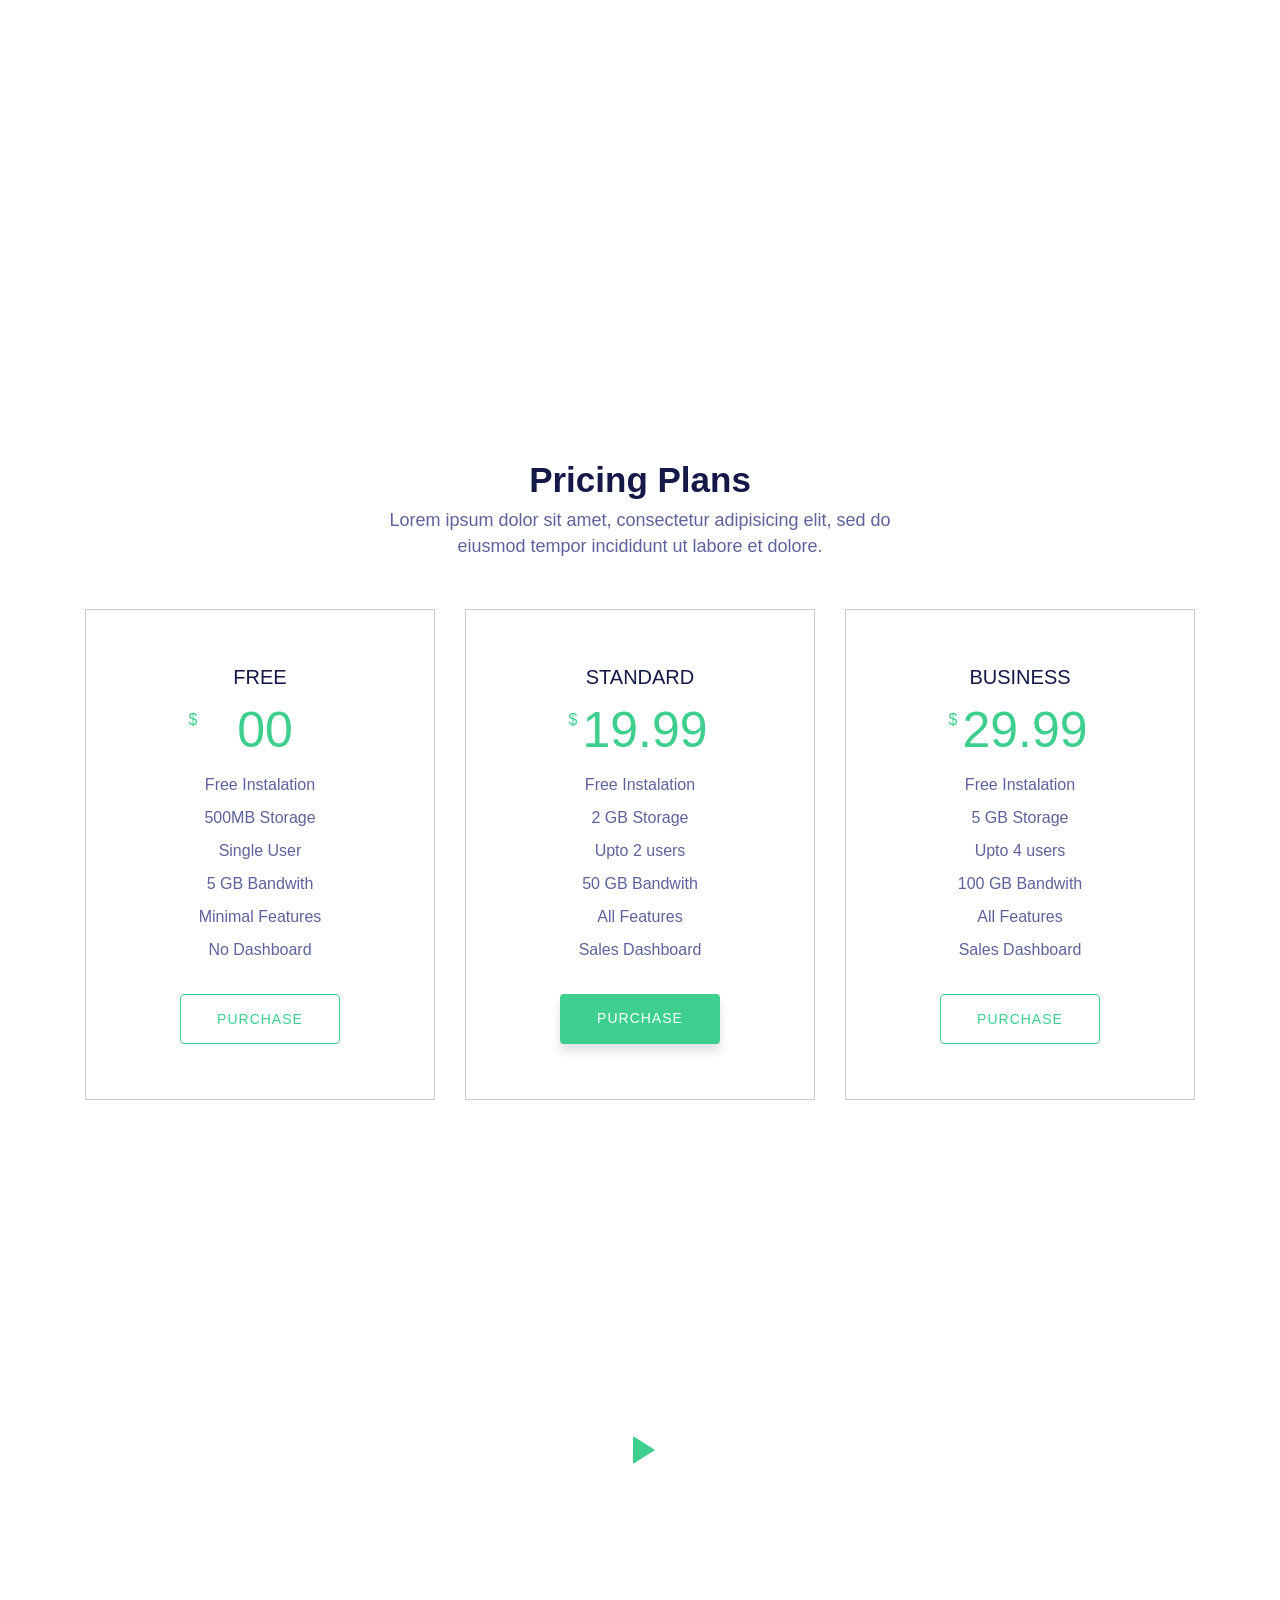
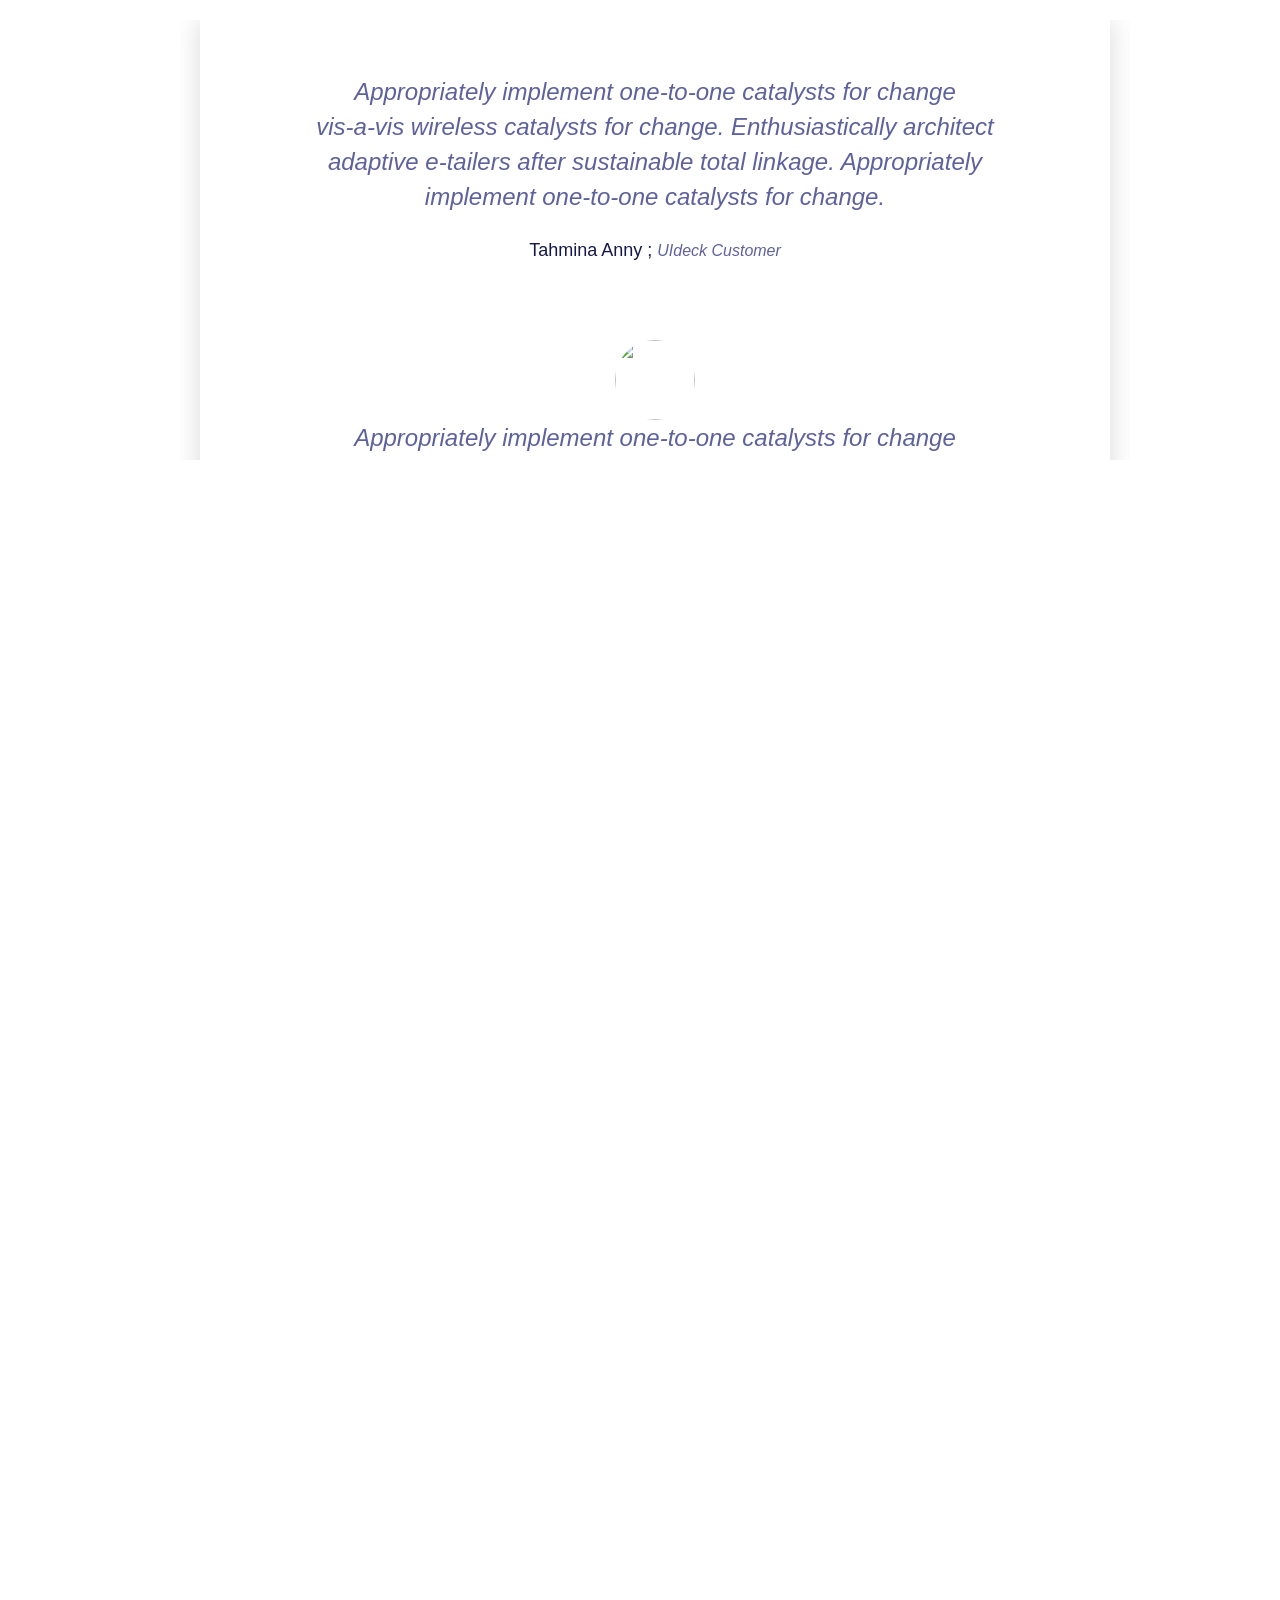
==== commit 2bcff463: "24th" ====
--- a/index.html
+++ b/index.html
@@ -2,1083 +2,1131 @@
 <html lang="en">
 
 <head>
-    <meta charset="utf-8">
-    <meta name="viewport" content="width=device-width, initial-scale=1, shrink-to-fit=no">
-    <meta name="keywords" content="Bootstrap, Landing page, Template, Business, Service">
-    <meta name="viewport" content="width=device-width, initial-scale=1, maximum-scale=1">
-    <meta name="author" content="Grayrids">
-    <title>First Assignemnt</title>
-
-    <link rel="shortcut icon" href="https://preview.uideck.com/items/slick/business/img/2.png" type="image/png">
-    <link rel="stylesheet" href="https://cdn.jsdelivr.net/npm/bootstrap@4.6.2/dist/css/bootstrap.min.css">
-    <link rel="stylesheet" href="https://cdnjs.cloudflare.com/ajax/libs/animate.css/3.7.2/animate.min.css">
-    <link rel="stylesheet" href="https://cdn.jsdelivr.net/npm/lineicons@1.0.1/dist/LineIcons.css">
-    <link rel="stylesheet" href="https://cdnjs.cloudflare.com/ajax/libs/OwlCarousel2/2.3.4/assets/owl.carousel.min.css">
-    <link rel="stylesheet"
-        href="https://cdnjs.cloudflare.com/ajax/libs/OwlCarousel2/2.3.4/assets/owl.theme.default.min.css">
-    <link rel="stylesheet" href="https://cdnjs.cloudflare.com/ajax/libs/magnific-popup.js/1.1.0/magnific-popup.min.css">
-    <link rel="stylesheet" href="https://cdnjs.cloudflare.com/ajax/libs/nivo-lightbox/1.3.1/nivo-lightbox.min.css">
-    <link href="https://cdn.lineicons.com/4.0/lineicons.css" rel="stylesheet">
-    <link rel="stylesheet" href="style.css">
+  <!-- Required meta tags -->
+  <meta charset="utf-8">
+  <meta name="viewport" content="width=device-width, initial-scale=1, shrink-to-fit=no">
+  <meta name="keywords" content="Bootstrap, Landing page, Template, Business, Service">
+  <meta name="viewport" content="width=device-width, initial-scale=1, maximum-scale=1">
+  <meta name="author" content="Grayrids">
+  <title>Slick - Bootstrap 4 Template</title>
+  <!--====== Favicon Icon ======-->
+  <link rel="shortcut icon" href="https://preview.uideck.com/items/slick/business/img/2.png" type="image/png">
+  <!-- Bootstrap CSS -->
+  <link rel="stylesheet" href="https://cdn.jsdelivr.net/npm/bootstrap@4.6.2/dist/css/bootstrap.min.css">
+  <link rel="stylesheet" href="https://cdnjs.cloudflare.com/ajax/libs/animate.css/3.7.2/animate.min.css">
+  <link rel="stylesheet" href="https://cdnjs.cloudflare.com/ajax/libs/owl-carousel/1.3.3/owl.carousel.min.css">
+  <link rel="stylesheet" href="https://cdnjs.cloudflare.com/ajax/libs/owl-carousel/1.3.3/owl.theme.min.css">
+  <link rel="stylesheet" href="https://cdnjs.cloudflare.com/ajax/libs/magnific-popup.js/1.1.0/magnific-popup.min.css">
+  <link rel="stylesheet" href="https://cdnjs.cloudflare.com/ajax/libs/nivo-lightbox/1.3.1/nivo-lightbox.min.css">
+  <link href="https://cdn.lineicons.com/4.0/lineicons.css" rel="stylesheet">
+  <link rel="stylesheet" href="style.css">
 
 </head>
 
 <body>
 
-
-    <header id="home" class="hero-area">
-        <div class="overlay">
-            <span></span>
-            <span></span>
-        </div>
-        <nav class="navbar navbar-expand-md bg-inverse fixed-top scrolling-navbar">
-            <div class="container">
-                <a href="index.html" class="navbar-brand"><img
-                        src="https://preview.uideck.com/items/slick/business/img/logo.png" alt=""></a>
-                <button class="navbar-toggler" type="button" data-toggle="collapse" data-target="#navbarCollapse"
-                    aria-controls="navbarCollapse" aria-expanded="false" aria-label="Toggle navigation">
-                    <i class="lni lni-menu"></i>
-                </button>
-                <div class="collapse navbar-collapse" id="navbarCollapse">
-                    <ul class="navbar-nav mr-auto w-100 justify-content-end">
-                        <li class="nav-item">
-                            <a class="nav-link page-scroll" href="#home">Home</a>
-                        </li>
-                        <li class="nav-item">
-                            <a class="nav-link page-scroll" href="#services">About</a>
-                        </li>
-                        <li class="nav-item">
-                            <a class="nav-link page-scroll" href="#features">Services</a>
-                        </li>
-                        <li class="nav-item">
-                            <a class="nav-link page-scroll" href="#showcase">Showcase</a>
-                        </li>
-                        <li class="nav-item">
-                            <a class="nav-link page-scroll" href="#pricing">Pricing</a>
-                        </li>
-                        <li class="nav-item">
-                            <a class="nav-link page-scroll" href="#team">Team</a>
-                        </li>
-                        <li class="nav-item">
-                            <a class="nav-link page-scroll" href="#blog">Blog</a>
-                        </li>
-                        <li class="nav-item">
-                            <a class="nav-link page-scroll" href="#contact">Contact</a>
-                        </li>
-                        <li class="nav-item">
-                            <a class="btn btn-singin" href="#">Download</a>
-                        </li>
-                    </ul>
-                </div>
-            </div>
-        </nav>
-        <div class="container">
-            <div class="row space-100">
-                <div class="col-lg-6 col-md-12 col-xs-12">
-                    <div class="contents">
-                        <h2 class="head-title">Handcrafted Web Template <br>For Business and Startups</h2>
-                        <p>Lorem ipsum dolor sit amet, consectetur adipisicing elit. Ab <br>dolores ea fugiat nesciunt
-                            quisquam.</p>
-                        <div class="header-button">
-                            <a href="#" class="btn btn-border-filled">Get Started</a>
-                            <a href="#contact" class="btn btn-border page-scroll">Contact Us</a>
-                        </div>
-                    </div>
-                </div>
-                <div class="col-lg-6 col-md-12 col-xs-12 p-0">
-                    <div class="intro-img">
-                        <img src="https://preview.uideck.com/items/slick/business/img/intro.png" alt="">
-                    </div>
-                </div>
-            </div>
-        </div>
-    </header>
-
-    <section class="section" id="services">
-        <div class="container">
-            <div class="row">
-                <div class="col-lg-4 col-md-6 col-xs-12">
-                    <div class="services-item text-center">
-                        <div class="icon">
-                            <i class="lni lni-cog"></i>
-                        </div>
-                        <h4>Goosttrap 4</h4>
-                        <p>Share processes and data secure lona need to know basis Our team assured your web site is
-                            always safe.</p>
-                    </div>
-                </div>
-
-                <div class="col-lg-4 col-md-6 col-xs-12">
-                    <div class="services-item text-center">
-                        <div class="icon">
-                            <i class="lni lni-brush"></i>
-                        </div>
-                        <h4>Slick Design</h4>
-                        <p>Share processes and data secure lona need to know basis Our team assured your web site is
-                            always safe.</p>
-                    </div>
-                </div>
-
-                <div class="col-lg-4 col-md-6 col-xs-12">
-                    <div class="services-item text-center">
-                        <div class="icon">
-                            <i class="lni lni-heart"></i>
-                        </div>
-                        <h4>Crafted with Love</h4>
-                        <p>Share processes and data secure lona need to know basis Our team assured your web site is
-                            always safe.</p>
-                    </div>
-                </div>
-
-            </div>
-        </div>
-    </section>
-
-    <section id="business-plan">
-        <div class="container">
-            <div class="row">
-
-                <div class="col-lg-6 col-md-12 pl-0 pt-70 pr-5">
-                    <div class="business-item-mg">
-                        <img src="https://preview.uideck.com/items/slick/business/img/business/business-img.png"
-                            class="img-fluid" alt="">
-                    </div>
-                </div>
-
-                <div class="col-lg-6 col-md-12 pl-4">
-                    <div class="business-item-info">
-                        <h3>Crafted For Business, Startup and Agency Websites</h3>
-                        <p>Lorem ipsum dolor sit amet, consectetur adipisicing elit, sed do <br> tempor incididunt ut
-                            labore et
-                            dolore magna aliqua. Ut enim ad minim <br> veniam, quis nostrud exercitation ullamco laboris
-                            nisi ut
-                            aliquip ex ea <br> commodo consequat. Duis aute irure dolor in reprehenderit in voluptate
-                            <br> velit esse
-                            cillum dolore eu fugiat nulla pariatur.
-                        </p>
-
-                        <a class="btn btn-common" href="#">download</a>
-                    </div>
-                </div>
-
-
-            </div>
-        </div>
-    </section>
-
-
-    <section id="features" class="section">
-        <div class="container">
-            <div class="row">
-                <div class="col-lg-12">
-                    <div class="features-text section-header text-center">
-                        <div>
-                            <h2 class="secton-title">Services We Provide</h2>
-                            <div class="desc-text">
-                                <p>Lorem ipsum dolor sit amet, consectetur adipisicing elit, sed do <br> eiusmod tempor
-                                    incididunt ut
-                                    labore et dolore.</p>
-                            </div>
-                        </div>
-                    </div>
-                </div>
-
-            </div>
-
-            <div class="row featured-bg">
-
-                <div class="col-lg-6 col-md-6 col-xs-12 p-0">
-
-                    <div class="feature-item featured-border1">
-                        <div class="feature-icon float-left">
-                            <i class="lni lni-coffee-cup"></i>
-                        </div>
-                        <div class="feature-info float-left">
-                            <h4>Easy to Customize</h4>
-                            <p>Producing long lasting organic SEO results for <br> brand of different kinds for more
-                                than a <br>
-                                decade,<br> we understand that's your.</p>
-                        </div>
-                    </div>
-
-                </div>
-
-                <div class="col-lg-6 col-md-6 col-xs-12 p-0">
-
-                    <div class="feature-item featured-border2">
-                        <div class="feature-icon float-left">
-                            <i class="lni lni-briefcase"></i>
-                        </div>
-                        <div class="feature-info float-left">
-                            <h4>Business Template</h4>
-                            <p>Producing long lasting organic SEO results for <br> brand of different kinds for more
-                                than a <br>
-                                decade,<br> we understand that's your.</p>
-                        </div>
-                    </div>
-
-                </div>
-                <div class="col-lg-6 col-md-6 col-xs-12 p-0">
-                    <div class="feature-item featured-border1">
-                        <div class="feature-icon float-left">
-                            <i class="lni lni-invention"></i>
-                        </div>
-                        <div class="feature-info float-left">
-                            <h4>Clean & Trendy Design</h4>
-                            <p>Producing long lasting organic SEO results for <br> brand of different kinds for more
-                                than a <br>
-                                decade,<br> we understand that's your.</p>
-                        </div>
-                    </div>
-                </div>
-
-
-
-                <div class="col-lg-6 col-md-6 col-xs-12 p-0">
-
-                    <div class="feature-item featured-border2">
-                        <div class="feature-icon float-left">
-                            <i class="lni lni-layers"></i>
-                        </div>
-                        <div class="feature-info float-left">
-                            <h4>Tons of Sections</h4>
-                            <p>Producing long lasting organic SEO results for <br> brand of different kinds for more
-                                than a <br>
-                                decade,<br> we understand that's your.</p>
-                        </div>
-                    </div>
-
-                </div>
-
-
-
-                <div class="col-lg-6 col-md-6 col-xs-12 p-0">
-
-                    <div class="feature-item featured-border3">
-                        <div class="feature-icon float-left">
-                            <i class="lni lni-reload"></i>
-                        </div>
-                        <div class="feature-info float-left">
-                            <h4>Free Future Updates</h4>
-                            <p>Producing long lasting organic SEO results for <br> brand of different kinds for more
-                                than a <br>
-                                decade,<br> we understand that's your.</p>
-                        </div>
-                    </div>
-
-                </div>
-
-
-
-                <div class="col-lg-6 col-md-6 col-xs-12 p-0">
-
-                    <div class="feature-item">
-                        <div class="feature-icon float-left">
-                            <i class="lni lni-support"></i>
-                        </div>
-                        <div class="feature-info float-left">
-                            <h4>Premier Support</h4>
-                            <p>Producing long lasting organic SEO results for <br> brand of different kinds for more
-                                than a <br>
-                                decade,<br> we understand that's your.</p>
-                        </div>
-                    </div>
-                </div>
-            </div>
-        </div>
-    </section>
-
-    <section id="showcase">
-        <div class="container-fluid right-position">
-            <div class="row gradient-bg">
-                <div class="col-lg-12">
-                    <div class="showcase-text section-header text-center">
-                        <div>
-                            <h2 class="section-title">Recent Works</h2>
-                            <div class="desc-text">
-                                <p>Lorem ipsum dolor sit amet, consectetur adipisicing elit, sed do</p>
-                                <p>eiusmod tempor incididunt ut labore et dolore.</p>
-                            </div>
-                        </div>
-                    </div>
-                </div>
-
-            </div>
-
-            <div class="row justify-content-center showcase-area">
-                <div class="col-lg-12 col-md-12 col-xs-12 pr-0">
-                    <div class="showcase-slider owl-carousel">
-                        <div class="item">
-                            <div class="screenshot-thumb">
-                                <img src="https://preview.uideck.com/items/slick/business/img/showcase/01.jpg"
-                                    class="img-fluid" alt="" />
-                                <div class="hover-content text-center">
-                                    <div class="fancy-table">
-                                        <div class="table-cell">
-                                            <div class="single-text">
-                                                <p>Icon , Web</p>
-                                                <h5>Redesign Slack</h5>
-                                            </div>
-                                            <div class="zoom-icon">
-                                                <a class="lightbox"
-                                                    href="https://preview.uideck.com/items/slick/business/img/showcase/01.jpg"><i
-                                                        class="lni lni-zoom-in"></i></a>
-                                                <a href="#"><i class="lni lni-link"></i></a>
-                                            </div>
-                                        </div>
-                                    </div>
-                                </div>
-
-                            </div>
-                        </div>
-                        <div class="item">
-                            <div class="screenshot-thumb">
-                                <img src="https://preview.uideck.com/items/slick/business/img/showcase/02.jpg"
-                                    class="img-fluid" alt="" />
-                                <div class="hover-content text-center">
-                                    <div class="fancy-table">
-                                        <div class="table-cell">
-                                            <div class="single-text">
-                                                <p>Icon , Web</p>
-                                                <h5>Redesign Slack</h5>
-                                            </div>
-                                            <div class="zoom-icon">
-                                                <a class="lightbox"
-                                                    href="https://preview.uideck.com/items/slick/business/img/showcase/02.jpg"><i
-                                                        class="lni lni-zoom-in"></i></a>
-                                                <a href="#"><i class="lni lni-link"></i></a>
-                                            </div>
-                                        </div>
-                                    </div>
-                                </div>
-                            </div>
-                        </div>
-                        <div class="item">
-                            <div class="screenshot-thumb">
-                                <img src="https://preview.uideck.com/items/slick/business/img/showcase/03.jpg"
-                                    class="img-fluid" alt="" />
-                                <div class="hover-content text-center">
-                                    <div class="fancy-table">
-                                        <div class="table-cell">
-                                            <div class="single-text">
-                                                <p>Icon , Web</p>
-                                                <h5>Redesign Slack</h5>
-                                            </div>
-                                            <div class="zoom-icon">
-                                                <a class="lightbox"
-                                                    href="https://preview.uideck.com/items/slick/business/img/showcase/03.jpg"><i
-                                                        class="lni lni-zoom-in"></i></a>
-                                                <a href="#"><i class="lni lni-link"></i></a>
-                                            </div>
-                                        </div>
-                                    </div>
-                                </div>
-                            </div>
-                        </div>
-                        <div class="item">
-                            <div class="screenshot-thumb">
-                                <img src="https://preview.uideck.com/items/slick/business/img/showcase/04.jpg"
-                                    class="img-fluid" alt="" />
-                                <div class="hover-content text-center">
-                                    <div class="fancy-table">
-                                        <div class="table-cell">
-                                            <div class="single-text">
-                                                <p>Icon , Web</p>
-                                                <h5>Redesign Slack</h5>
-                                            </div>
-                                            <div class="zoom-icon">
-                                                <a class="lightbox"
-                                                    href="https://preview.uideck.com/items/slick/business/img/showcase/04.jpg"><i
-                                                        class="lni lni-zoom-in"></i></a>
-                                                <a href="#"><i class="lni lni-link"></i></a>
-                                            </div>
-                                        </div>
-                                    </div>
-                                </div>
-                            </div>
-                        </div>
-                        <div class="item">
-                            <div class="screenshot-thumb">
-                                <img src="https://preview.uideck.com/items/slick/business/img/showcase/05.jpg"
-                                    class="img-fluid" alt="" />
-                                <div class="hover-content text-center">
-                                    <div class="fancy-table">
-                                        <div class="table-cell">
-                                            <div class="single-text">
-                                                <p>Icon , Web</p>
-                                                <h5>Redesign Slack</h5>
-                                            </div>
-                                            <div class="zoom-icon">
-                                                <a class="lightbox"
-                                                    href="https://preview.uideck.com/items/slick/business/img/showcase/05.jpg"><i
-                                                        class="lni lni-zoom-in"></i></a>
-                                                <a href="#"><i class="lni lni-link"></i></a>
-                                            </div>
-                                        </div>
-                                    </div>
-                                </div>
-                            </div>
-                        </div>
-                        <div class="item">
-                            <div class="screenshot-thumb">
-                                <img src="https://preview.uideck.com/items/slick/business/img/showcase/01.jpg"
-                                    class="img-fluid" alt="" />
-                                <div class="hover-content text-center">
-                                    <div class="fancy-table">
-                                        <div class="table-cell">
-                                            <div class="single-text">
-                                                <p>Icon , Web</p>
-                                                <h5>Redesign Slack</h5>
-                                            </div>
-                                            <div class="zoom-icon">
-                                                <a class="lightbox"
-                                                    href="https://preview.uideck.com/items/slick/business/img/showcase/01.jpg"><i
-                                                        class="lni lni-zoom-in"></i></a>
-                                                <a href="#"><i class="lni lni-link"></i></a>
-                                            </div>
-                                        </div>
-                                    </div>
-                                </div>
-
-                            </div>
-                        </div>
-                        <div class="item">
-                            <div class="screenshot-thumb">
-                                <img src="https://preview.uideck.com/items/slick/business/img/showcase/02.jpg"
-                                    class="img-fluid" alt="" />
-                                <div class="hover-content text-center">
-                                    <div class="fancy-table">
-                                        <div class="table-cell">
-                                            <div class="single-text">
-                                                <p>Icon , Web</p>
-                                                <h5>Redesign Slack</h5>
-                                            </div>
-                                            <div class="zoom-icon">
-                                                <a class="lightbox"
-                                                    href="https://preview.uideck.com/items/slick/business/img/showcase/02.jpg"><i
-                                                        class="lni lni-zoom-in"></i></a>
-                                                <a href="#"><i class="lni lni-link"></i></a>
-                                            </div>
-                                        </div>
-                                    </div>
-                                </div>
-                            </div>
-                        </div>
-                        <div class="item">
-                            <div class="screenshot-thumb">
-                                <img src="https://preview.uideck.com/items/slick/business/img/showcase/03.jpg"
-                                    class="img-fluid" alt="" />
-                                <div class="hover-content text-center">
-                                    <div class="fancy-table">
-                                        <div class="table-cell">
-                                            <div class="single-text">
-                                                <p>Icon , Web</p>
-                                                <h5>Redesign Slack</h5>
-                                            </div>
-                                            <div class="zoom-icon">
-                                                <a class="lightbox"
-                                                    href="https://preview.uideck.com/items/slick/business/img/showcase/03.jpg"><i
-                                                        class="lni lni-zoom-in"></i></a>
-                                                <a href="#"><i class="lni lni-link"></i></a>
-                                            </div>
-                                        </div>
-                                    </div>
-                                </div>
-                            </div>
-                        </div>
-                        <div class="item">
-                            <div class="screenshot-thumb">
-                                <img src="https://preview.uideck.com/items/slick/business/img/showcase/04.jpg"
-                                    class="img-fluid" alt="" />
-                                <div class="hover-content text-center">
-                                    <div class="fancy-table">
-                                        <div class="table-cell">
-                                            <div class="single-text">
-                                                <p>Icon , Web</p>
-                                                <h5>Redesign Slack</h5>
-                                            </div>
-                                            <div class="zoom-icon">
-                                                <a class="lightbox"
-                                                    href="https://preview.uideck.com/items/slick/business/img/showcase/04.jpg"><i
-                                                        class="lni lni-zoom-in"></i></a>
-                                                <a href="#"><i class="lni lni-link"></i></a>
-                                            </div>
-                                        </div>
-                                    </div>
-                                </div>
-                            </div>
-                        </div>
-                        <div class="item">
-                            <div class="screenshot-thumb">
-                                <img src="https://preview.uideck.com/items/slick/business/img/showcase/05.jpg"
-                                    class="img-fluid" alt="" />
-                                <div class="hover-content text-center">
-                                    <div class="fancy-table">
-                                        <div class="table-cell">
-                                            <div class="single-text">
-                                                <p>Icon , Web</p>
-                                                <h5>Redesign Slack</h5>
-                                            </div>
-                                            <div class="zoom-icon">
-                                                <a class="lightbox"
-                                                    href="https://preview.uideck.com/items/slick/business/img/showcase/05.jpg"><i
-                                                        class="lni lni-zoom-in"></i></a>
-                                                <a href="#"><i class="lni lni-link"></i></a>
-                                            </div>
-                                        </div>
-                                    </div>
-                                </div>
-                            </div>
-                        </div>
-                        <div class="item">
-                            <div class="screenshot-thumb">
-                                <img src="https://preview.uideck.com/items/slick/business/img/showcase/01.jpg"
-                                    class="img-fluid" alt="" />
-                                <div class="hover-content text-center">
-                                    <div class="fancy-table">
-                                        <div class="table-cell">
-                                            <div class="single-text">
-                                                <p>Icon , Web</p>
-                                                <h5>Redesign Slack</h5>
-                                            </div>
-                                            <div class="zoom-icon">
-                                                <a class="lightbox"
-                                                    href="https://preview.uideck.com/items/slick/business/img/showcase/01.jpg"><i
-                                                        class="lni lni-zoom-in"></i></a>
-                                                <a href="#"><i class="lni lni-link"></i></a>
-                                            </div>
-                                        </div>
-                                    </div>
-                                </div>
-
-                            </div>
-                        </div>
-                        <div class="item">
-                            <div class="screenshot-thumb">
-                                <img src="https://preview.uideck.com/items/slick/business/img/showcase/02.jpg"
-                                    class="img-fluid" alt="" />
-                                <div class="hover-content text-center">
-                                    <div class="fancy-table">
-                                        <div class="table-cell">
-                                            <div class="single-text">
-                                                <p>Icon , Web</p>
-                                                <h5>Redesign Slack</h5>
-                                            </div>
-                                            <div class="zoom-icon">
-                                                <a class="lightbox"
-                                                    href="https://preview.uideck.com/items/slick/business/img/showcase/01.jpg"><i
-                                                        class="lni lni-zoom-in"></i></a>
-                                                <a href="#"><i class="lni lni-link"></i></a>
-                                            </div>
-                                        </div>
-                                    </div>
-                                </div>
-                            </div>
-                        </div>
-                        <div class="item">
-                            <div class="screenshot-thumb">
-                                <img src="https://preview.uideck.com/items/slick/business/img/showcase/03.jpg"
-                                    class="img-fluid" alt="" />
-                                <div class="hover-content text-center">
-                                    <div class="fancy-table">
-                                        <div class="table-cell">
-                                            <div class="single-text">
-                                                <p>Icon , Web</p>
-                                                <h5>Redesign Slack</h5>
-                                            </div>
-                                            <div class="zoom-icon">
-                                                <a class="lightbox"
-                                                    href="https://preview.uideck.com/items/slick/business/img/showcase/01.jpg"><i
-                                                        class="lni lni-zoom-in"></i></a>
-                                                <a href="#"><i class="lni lni-link"></i></a>
-                                            </div>
-                                        </div>
-                                    </div>
-                                </div>
-                            </div>
-                        </div>
-                        <div class="item">
-                            <div class="screenshot-thumb">
-                                <img src="https://preview.uideck.com/items/slick/business/img/showcase/04.jpg"
-                                    class="img-fluid" alt="" />
-                                <div class="hover-content text-center">
-                                    <div class="fancy-table">
-                                        <div class="table-cell">
-                                            <div class="single-text">
-                                                <p>Icon , Web</p>
-                                                <h5>Redesign Slack</h5>
-                                            </div>
-                                            <div class="zoom-icon">
-                                                <a class="lightbox"
-                                                    href="https://preview.uideck.com/items/slick/business/img/showcase/01.jpg"><i
-                                                        class="lni lni-zoom-in"></i></a>
-                                                <a href="#"><i class="lni lni-link"></i></a>
-                                            </div>
-                                        </div>
-                                    </div>
-                                </div>
-                            </div>
-                        </div>
-                        <div class="item">
-                            <div class="screenshot-thumb">
-                                <img src="https://preview.uideck.com/items/slick/business/img/showcase/05.jpg"
-                                    class="img-fluid" alt="" />
-                                <div class="hover-content text-center">
-                                    <div class="fancy-table">
-                                        <div class="table-cell">
-                                            <div class="single-text">
-                                                <p>Icon , Web</p>
-                                                <h5>Redesign Slack</h5>
-                                            </div>
-                                            <div class="zoom-icon">
-                                                <a class="lightbox"
-                                                    href="https://preview.uideck.com/items/slick/business/img/showcase/01.jpg"><i
-                                                        class="lni lni-zoom-in"></i></a>
-                                                <a href="#"><i class="lni lni-link"></i></a>
-                                            </div>
-                                        </div>
-                                    </div>
-                                </div>
-                            </div>
-                        </div>
-                        <div class="item">
-                            <div class="screenshot-thumb">
-                                <img src="https://preview.uideck.com/items/slick/business/img/showcase/01.jpg"
-                                    class="img-fluid" alt="" />
-                                <div class="hover-content text-center">
-                                    <div class="fancy-table">
-                                        <div class="table-cell">
-                                            <div class="single-text">
-                                                <p>Icon , Web</p>
-                                                <h5>Redesign Slack</h5>
-                                            </div>
-                                            <div class="zoom-icon">
-                                                <a class="lightbox"
-                                                    href="https://preview.uideck.com/items/slick/business/img/showcase/01.jpg"><i
-                                                        class="lni lni-zoom-in"></i></a>
-                                                <a href="#"><i class="lni lni-link"></i></a>
-                                            </div>
-                                        </div>
-                                    </div>
-                                </div>
-
-                            </div>
-                        </div>
-                        <div class="item">
-                            <div class="screenshot-thumb">
-                                <img src="https://preview.uideck.com/items/slick/business/img/showcase/02.jpg"
-                                    class="img-fluid" alt="" />
-                                <div class="hover-content text-center">
-                                    <div class="fancy-table">
-                                        <div class="table-cell">
-                                            <div class="single-text">
-                                                <p>Icon , Web</p>
-                                                <h5>Redesign Slack</h5>
-                                            </div>
-                                            <div class="zoom-icon">
-                                                <a class="lightbox"
-                                                    href="https://preview.uideck.com/items/slick/business/img/showcase/01.jpg"><i
-                                                        class="lni lni-zoom-in"></i></a>
-                                                <a href="#"><i class="lni lni-link"></i></a>
-                                            </div>
-                                        </div>
-                                    </div>
-                                </div>
-                            </div>
-                        </div>
-                        <div class="item">
-                            <div class="screenshot-thumb">
-                                <img src="https://preview.uideck.com/items/slick/business/img/showcase/03.jpg"
-                                    class="img-fluid" alt="" />
-                                <div class="hover-content text-center">
-                                    <div class="fancy-table">
-                                        <div class="table-cell">
-                                            <div class="single-text">
-                                                <p>Icon , Web</p>
-                                                <h5>Redesign Slack</h5>
-                                            </div>
-                                            <div class="zoom-icon">
-                                                <a class="lightbox"
-                                                    href="https://preview.uideck.com/items/slick/business/img/showcase/01.jpg"><i
-                                                        class="lni lni-zoom-in"></i></a>
-                                                <a href="#"><i class="lni lni-link"></i></a>
-                                            </div>
-                                        </div>
-                                    </div>
-                                </div>
-                            </div>
-                        </div>
-                        <div class="item">
-                            <div class="screenshot-thumb">
-                                <img src="https://preview.uideck.com/items/slick/business/img/showcase/04.jpg"
-                                    class="img-fluid" alt="" />
-                                <div class="hover-content text-center">
-                                    <div class="fancy-table">
-                                        <div class="table-cell">
-                                            <div class="single-text">
-                                                <p>Icon , Web</p>
-                                                <h5>Redesign Slack</h5>
-                                            </div>
-                                            <div class="zoom-icon">
-                                                <a class="lightbox"
-                                                    href="https://preview.uideck.com/items/slick/business/img/showcase/01.jpg"><i
-                                                        class="lni lni-zoom-in"></i></a>
-                                                <a href="#"><i class="lni lni-link"></i></a>
-                                            </div>
-                                        </div>
-                                    </div>
-                                </div>
-                            </div>
-                        </div>
-                        <div class="item">
-                            <div class="screenshot-thumb">
-                                <img src="https://preview.uideck.com/items/slick/business/img/showcase/05.jpg"
-                                    class="img-fluid" alt="" />
-                                <div class="hover-content text-center">
-                                    <div class="fancy-table">
-                                        <div class="table-cell">
-                                            <div class="single-text">
-                                                <p>Icon , Web</p>
-                                                <h5>Redesign Slack</h5>
-                                            </div>
-                                            <div class="zoom-icon">
-                                                <a class="lightbox"
-                                                    href="https://preview.uideck.com/items/slick/business/img/showcase/01.jpg"><i
-                                                        class="lni lni-zoom-in"></i></a>
-                                                <a href="#"><i class="lni lni-link"></i></a>
-                                            </div>
-                                        </div>
-                                    </div>
-                                </div>
-                            </div>
-                        </div>
-
-
-
-                    </div>
-                </div>
-            </div>
-
-        </div>
-    </section>
-
-    <section id="pricing" class="section">
-        <div class="container">
-
-            <dv class="row">
-                <div class="col-lg-12">
-                    <div class="pricing-text section-header text-center">
-                        <div>
-                            <h2 class="section-title">Pricing Plans</h2>
-                            <div class="desc-text">
-                                <p>Lorem ipsum dolor sit amet, consectetur adipisicing elit, sed do</p>
-                                <p>eiusmod tempor incididunt ut labore et dolore.</p>
-                            </div>
-                        </div>
-                    </div>
-                </div>
-
-            </dv>
-
-            <div class="row pricing-tables">
-                <div class="col-lg-4 col-md-4 col-xs-12">
-                    <div class="pricing-table text-cener">
-                        <div class="pricing-details">
-                            <h3>Free</h3>
-                            <h1><span>$</span>00</h1>
-                            <ul>
-                                <li>Free Intalation</li>
-                                <li>500MB Storage</li>
-                                <li>Single User</li>
-                                <li>5 GB Bandwith</li>
-                                <li>Minimal Features</li>
-                                <li>No Dashboard</li>
-                            </ul>
-                        </div>
-                        <div class="plan-button">
-                            <a href="#" class="btn btn-border">Purchase</a>
-                        </div>
-                    </div>
-                </div>
-
-                <div class="col-lg-4 col-md-4 col-xs-12">
-                    <div class="pricing-table text-center">
-                        <div class="pricing-details">
-                            <h3>STANDARDARD</h3>
-                            <h1><span>$</span>19.99</h1>
-                            <ul>
-                                <li>Free Instalation</li>
-                                <li>2 GB Storage</li>
-                                <li>Upto 2 users</li>
-                                <li>50 GB Bandwith</li>
-                                <li>All Features</li>
-                                <li>Sales Dashboard</li>
-                            </ul>
-                        </div>
-                        <div class="plan-button">
-                            <a href="#" class="btn btn-common">Purchase</a>
-                        </div>
-
-                    </div>
-                </div>
-
-                <div class="col-lg-4 col-md-4 col-xs-12">
-                    <div class="pricing-table text-center">
-                        <div class="pricing-details">
-                            <h3>BUSINESS</h3>
-                            <h1><span>$</span>29.99</h1>
-                            <ul>
-                                <li>Free Instalation</li>
-                                <li>5 GB Storage</li>
-                                <li>Upto 4 users</li>
-                                <li>100 GB Bandwith</li>
-                                <li>All Features</li>
-                                <li>Sales Dashboard</li>
-                            </ul>
-                        </div>
-                        <div class="plan-button">
-                            <a href="#" class="btn btn-border">Purchase</a>
-                        </div>
-                    </div>
-                </div>
-
-            </div>
-
-        </div>
-    </section>
-
-    <section id="testimonial" class="section">
-        <div class="container right-position">
-            <!-- Start Row -->
-            <div class="row">
-                <div class="col-md-12 col-sm-12">
-                    <div class="video-promo-content text-center">
-
-                        <a id="play-video" class="video-play-button video-popup"
-                            href="https://www.youtube.com/watch?v=Y4fodpIwal8&list=RDXCElIIYx_8s&index=13">
-                            <span></span>
-                        </a>
-
-                    </div>
-                </div>
-            </div>
-            <!-- End Row -->
-            <!-- Start Row -->
-            <div class="row justify-content-center testimonial-area">
-                <div class="col-lg-10 col-md-12 col-sm-12 col-xs-12 pr-20 pl-20"
-                    style="overflow: hidden;padding-bottom: 60px">
-                    <div id="client-testimonial" class="text-center owl-carousel">
-                        <div class="item">
-                            <div class="testimonial-item">
-                                <div class="content-inner">
-                                    <p class="description">Appropriately implement one-to-one catalysts for change <br>
-                                        vis-a-vis wireless
-                                        catalysts for change. Enthusiastically architect <br> adaptive e-tailers after
-                                        sustainable total
-                                        linkage. Appropriately <br> implement one-to-one catalysts for change.</p>
-                                    <div class="author-info">
-                                        <h5>Tahmina Anny ; <span> UIdeck Customer</span></h5>
-                                    </div>
-                                </div>or
-                                <div class="client-thumb">
-                                    <img src="https://preview.uideck.com/items/slick/business/img/testimonial/01.png"
-                                        alt="">
-                                </div>
-                            </div>
-                        </div>
-
-                        <div class="item">
-                            <div class="testimonial-item">
-                                <div class="content-inner">
-                                    <p class="description">Appropriately implement one-to-one catalysts for change <br>
-                                        vis-a-vis wireless
-                                        catalysts for change. Enthusiastically architect <br> adaptive e-tailers after
-                                        sustainable total
-                                        linkage. Appropriately <br> implement one-to-one catalysts for change.</p>
-                                    <div class="author-info">
-                                        <h5>Tahmina Anny ; <span> UIdeck Customer</span></h5>
-                                    </div>
-                                    </div>
-                                <div class="client-thumb">
-                                    <img src="https://preview.uideck.com/items/slick/business/img/testimonial/01.png"
-                                        alt="">
-                                </div>
-                            </div>
-                            </div>
-                        <div class="item">
-                            <div class="testimonial-item">
-                                <div class="content-inner">
-                                    <p class="description">Appropriately implement one-to-one catalysts for change <br>
-                                        vis-a-vis wireless
-                                        catalysts for change. Enthusiastically architect <br> adaptive e-tailers after
-                                        sustainable total
-                                        linkage. Appropriately <br> implement one-to-one catalysts for change.</p>
-                                    <div class="author-info">
-                                        <h5>Tahmina Anny ; <span> UIdeck Customer</span></h5>
-                                    </div>
-                                </div>
-                                <div class="client-thumb">
-                                    <img src="https://preview.uideck.com/items/slick/business/img/testimonial/01.png"
-                                        alt="">
-                                </div>
-                            </div>
-                        </div>
-                        <div class="item">
-                            <div class="testimonial-item">
-                                <div class="content-inner">
-                                    <p class="description">Appropriately implement one-to-one catalysts for change <br>
-                                        vis-a-vis wireless
-                                        catalysts for change. Enthusiastically architect <br> adaptive e-tailers after
-                                        sustainable total
-                                        linkage. Appropriately <br> implement one-to-one catalysts for change.</p>
-                                    <div class="author-info">
-                                        <h5>Tahmina Anny ; <span> UIdeck Customer</span></h5>
-                                    </div>
-                                </div>
-                                <div class="client-thumb">
-                                    <img src="https://preview.uideck.com/items/slick/business/img/testimonial/01.png"
-                                        alt="">
-                                </div>
-                            </div>
-                        </div>
-                        <div class="item">
-                            <div class="testimonial-item">
-                                <div class="content-inner">
-                                    <p class="description">Appropriately implement one-to-one catalysts for change <br>
-                                        vis-a-vis wireless
-                                        catalysts for change. Enthusiastically architect <br> adaptive e-tailers after
-                                        sustainable total
-                                        linkage. Appropriately <br> implement one-to-one catalysts for change.</p>
-                                    <div class="author-info">
-                                        <h5>Tahmina Anny ; <span> UIdeck Customer</span></h5>
-                                    </div>
-                                </div>
-                                <div class="client-thumb">
-                                    <img src="https://preview.uideck.com/items/slick/business/img/testimonial/01.png"
-                                        alt="">
-                                </div>
-                            </div>
-                        </div>
-                        <div class="item">
-                            <div class="testimonial-item">
-                                <div class="content-inner">
-                                    <p class="description">Appropriately implement one-to-one catalysts for change <br>
-                                        vis-a-vis wireless
-                                        catalysts for change. Enthusiastically architect <br> adaptive e-tailers after
-                                        sustainable total
-                                        linkage. Appropriately <br> implement one-to-one catalysts for change.</p>
-                                    <div class="author-info">
-                                        <h5>Tahmina Anny ; <span> UIdeck Customer</span></h5>
-                                    </div>
-                                </div>
-                                <div class="client-thumb">
-                                    <img src="https://preview.uideck.com/items/slick/business/img/testimonial/01.png"
-                                        alt="">
-                                </div>
-                            </div>
-                        </div>
-
-                    </div>
-                </div>
-            </div>
-            
-        </div>
-    </section>
-
-
-
-
-
-
-    <script src="https://cdnjs.cloudflare.com/ajax/libs/jquery/3.5.1/jquery.min.js"></script>
-    <script src="https://cdnjs.cloudflare.com/ajax/libs/popper.js/1.16.1/umd/popper.min.js"></script>
-    <script src="https://cdnjs.cloudflare.com/ajax/libs/twitter-bootstrap/4.6.0/js/bootstrap.min.js"></script>
-    <script src="https://cdnjs.cloudflare.com/ajax/libs/jquery-easing/1.4.1/jquery.easing.min.js"></script>
-
-    <!-- Owl Carousel JS -->
-    <script src="https://cdnjs.cloudflare.com/ajax/libs/OwlCarousel2/2.3.4/owl.carousel.min.js"></script>
-
-
-    <script>
-        $(document).ready(function () {
-            $(".showcase-slider").owlCarousel({
-                items: 3, // Adjust how many items you want visible
-                loop: true,
-                margin: 10,
-                nav: true,
-                autoplay: true
-            });
+  <!-- Header Section Start -->
+  <header id="home" class="hero-area">
+    <div class="overlay">
+      <span></span>
+      <span></span>
+    </div>
+    <nav class="navbar navbar-expand-md bg-inverse fixed-top scrolling-navbar">
+      <div class="container">
+        <a href="index.html" class="navbar-brand"><img
+            src="https://preview.uideck.com/items/slick/business/img/logo.png" alt=""></a>
+        <button class="navbar-toggler" type="button" data-toggle="collapse" data-target="#navbarCollapse"
+          aria-controls="navbarCollapse" aria-expanded="false" aria-label="Toggle navigation">
+          <i class="lni lni-menu"></i>
+        </button>
+        <div class="collapse navbar-collapse" id="navbarCollapse">
+          <ul class="navbar-nav mr-auto w-100 justify-content-end">
+            <li class="nav-item">
+              <a class="nav-link page-scroll" href="#home">Home</a>
+            </li>
+            <li class="nav-item">
+              <a class="nav-link page-scroll" href="#services">About</a>
+            </li>
+            <li class="nav-item">
+              <a class="nav-link page-scroll" href="#features">Services</a>
+            </li>
+            <li class="nav-item">
+              <a class="nav-link page-scroll" href="#showcase">Showcase</a>
+            </li>
+            <li class="nav-item">
+              <a class="nav-link page-scroll" href="#pricing">Pricing</a>
+            </li>
+            <li class="nav-item">
+              <a class="nav-link page-scroll" href="#team">Team</a>
+            </li>
+            <li class="nav-item">
+              <a class="nav-link page-scroll" href="#blog">Blog</a>
+            </li>
+            <li class="nav-item">
+              <a class="nav-link page-scroll" href="#contact">Contact</a>
+            </li>
+            <li class="nav-item">
+              <a class="btn btn-singin" href="#">Download</a>
+            </li>
+          </ul>
+        </div>
+      </div>
+    </nav>
+    <div class="container">
+      <div class="row space-100">
+        <div class="col-lg-6 col-md-12 col-xs-12">
+          <div class="contents">
+            <h2 class="head-title">Handcrafted Web Template <br>For Business and Startups</h2>
+            <p>Lorem ipsum dolor sit amet, consectetur adipisicing elit. Ab <br>dolores ea fugiat nesciunt quisquam.</p>
+            <div class="header-button">
+              <a href="#" class="btn btn-border-filled">Get Started</a>
+              <a href="#contact" class="btn btn-border page-scroll">Contact Us</a>
+            </div>
+          </div>
+        </div>
+        <div class="col-lg-6 col-md-12 col-xs-12 p-0">
+          <div class="intro-img">
+            <img src="https://preview.uideck.com/items/slick/business/img/intro.png" alt="">
+          </div>
+        </div>
+      </div>
+    </div>
+  </header>
+  <!-- Header Section End -->
+
+
+  <!-- Services Section Start -->
+  <section id="services" class="section">
+    <div class="container">
+
+      <div class="row">
+        <!-- Start Col -->
+        <div class="col-lg-4 col-md-6 col-xs-12">
+          <div class="services-item text-center">
+            <div class="icon">
+              <i class="lni lni-cog"></i>
+            </div>
+            <h4>Bootstrap 4</h4>
+            <p>Share processes and data secure lona need to know basis Our team assured your web site is always safe.
+            </p>
+          </div>
+        </div>
+        <!-- End Col -->
+        <!-- Start Col -->
+        <div class="col-lg-4 col-md-6 col-xs-12">
+          <div class="services-item text-center">
+            <div class="icon">
+              <i class="lni lni-brush"></i>
+            </div>
+            <h4>Slick Design</h4>
+            <p>Share processes and data secure lona need to know basis Our team assured your web site is always safe.
+            </p>
+          </div>
+        </div>
+        <!-- End Col -->
+        <!-- Start Col -->
+        <div class="col-lg-4 col-md-6 col-xs-12">
+          <div class="services-item text-center">
+            <div class="icon">
+              <i class="lni lni-heart"></i>
+            </div>
+            <h4>Crafted with Love</h4>
+            <p>Share processes and data secure lona need to know basis Our team assured your web site is always safe.
+            </p>
+          </div>
+        </div>
+        <!-- End Col -->
+
+      </div>
+    </div>
+  </section>
+  <!-- Services Section End -->
+
+
+
+  <!-- Business Plan Section Start -->
+  <section id="business-plan">
+    <div class="container">
+
+      <div class="row">
+        <!-- Start Col -->
+        <div class="col-lg-6 col-md-12 pl-0 pt-70 pr-5">
+          <div class="business-item-img">
+            <img src="https://preview.uideck.com/items/slick/business/img/business/business-img.png" class="img-fluid"
+              alt="">
+          </div>
+        </div>
+        <!-- End Col -->
+        <!-- Start Col -->
+        <div class="col-lg-6 col-md-12 pl-4">
+          <div class="business-item-info">
+            <h3>Crafted For Business, Startup and Agency Websites</h3>
+            <p>Lorem ipsum dolor sit amet, consectetur adipisicing elit, sed do <br> tempor incididunt ut labore et
+              dolore magna aliqua. Ut enim ad minim <br> veniam, quis nostrud exercitation ullamco laboris nisi ut
+              aliquip ex ea <br> commodo consequat. Duis aute irure dolor in reprehenderit in voluptate <br> velit esse
+              cillum dolore eu fugiat nulla pariatur.</p>
+
+            <a class="btn btn-common" href="#">download</a>
+          </div>
+        </div>
+        <!-- End Col -->
+
+      </div>
+    </div>
+  </section>
+  <!-- Business Plan Section End -->
+
+
+
+  <!-- Cool Fetatures Section Start -->
+  <section id="features" class="section">
+    <div class="container">
+      <!-- Start Row -->
+      <div class="row">
+        <div class="col-lg-12">
+          <div class="features-text section-header text-center">
+            <div>
+              <h2 class="section-title">Services We Provide</h2>
+              <div class="desc-text">
+                <p>Lorem ipsum dolor sit amet, consectetur adipisicing elit, sed do <br> eiusmod tempor incididunt ut
+                  labore et dolore.</p>
+              </div>
+            </div>
+          </div>
+        </div>
+
+      </div>
+      <!-- End Row -->
+      <!-- Start Row -->
+      <div class="row featured-bg">
+        <!-- Start Col -->
+        <div class="col-lg-6 col-md-6 col-xs-12 p-0">
+          <!-- Start Fetatures -->
+          <div class="feature-item featured-border1">
+            <div class="feature-icon float-left">
+              <i class="lni lni-coffee-cup"></i>
+            </div>
+            <div class="feature-info float-left">
+              <h4>Easy to Customize</h4>
+              <p>Producing long lasting organic SEO results for <br> brand of different kinds for more than a
+                decade,<br> we understand thatâ€™s your.</p>
+            </div>
+          </div>
+          <!-- End Fetatures -->
+        </div>
+        <!-- End Col -->
+
+        <!-- Start Col -->
+        <div class="col-lg-6 col-md-6 col-xs-12 p-0">
+          <!-- Start Fetatures -->
+          <div class="feature-item featured-border2">
+            <div class="feature-icon float-left">
+              <i class="lni lni-briefcase"></i>
+            </div>
+            <div class="feature-info float-left">
+              <h4>Business Template</h4>
+              <p>Producing long lasting organic SEO results for <br> brand of different kinds for more than a
+                decade,<br> we understand thatâ€™s your.</p>
+            </div>
+          </div>
+          <!-- End Fetatures -->
+        </div>
+        <!-- End Col -->
+
+        <!-- Start Col -->
+        <div class="col-lg-6 col-md-6 col-xs-12 p-0">
+          <!-- Start Fetatures -->
+          <div class="feature-item featured-border1">
+            <div class="feature-icon float-left">
+              <i class="lni lni-invention"></i>
+            </div>
+            <div class="feature-info float-left">
+              <h4>Clean & Trendy Design</h4>
+              <p>Producing long lasting organic SEO results for <br> brand of different kinds for more than a
+                decade,<br> we understand thatâ€™s your.</p>
+            </div>
+          </div>
+          <!-- End Fetatures -->
+        </div>
+        <!-- End Col -->
+
+        <!-- Start Col -->
+        <div class="col-lg-6 col-md-6 col-xs-12 p-0">
+          <!-- Start Fetatures -->
+          <div class="feature-item featured-border2">
+            <div class="feature-icon float-left">
+              <i class="lni lni-layers"></i>
+            </div>
+            <div class="feature-info float-left">
+              <h4>Tons of Sections</h4>
+              <p>Producing long lasting organic SEO results for <br> brand of different kinds for more than a
+                decade,<br> we understand thatâ€™s your.</p>
+            </div>
+          </div>
+          <!-- End Fetatures -->
+        </div>
+        <!-- End Col -->
+
+        <!-- Start Col -->
+        <div class="col-lg-6 col-md-6 col-xs-12 p-0">
+          <!-- Start Fetatures -->
+          <div class="feature-item featured-border3">
+            <div class="feature-icon float-left">
+              <i class="lni lni-reload"></i>
+            </div>
+            <div class="feature-info float-left">
+              <h4>Free Future Updates</h4>
+              <p>Producing long lasting organic SEO results for <br> brand of different kinds for more than a
+                decade,<br> we understand thatâ€™s your.</p>
+            </div>
+          </div>
+          <!-- End Fetatures -->
+        </div>
+        <!-- End Col -->
+
+        <!-- Start Col -->
+        <div class="col-lg-6 col-md-6 col-xs-12 p-0">
+          <!-- Start Fetatures -->
+          <div class="feature-item">
+            <div class="feature-icon float-left">
+              <i class="lni lni-support"></i>
+            </div>
+            <div class="feature-info float-left">
+              <h4>Premier Support</h4>
+              <p>Producing long lasting organic SEO results for <br> brand of different kinds for more than a
+                decade,<br> we understand thatâ€™s your.</p>
+            </div>
+          </div>
+          <!-- End Fetatures -->
+        </div>
+        <!-- End Col -->
+
+
+      </div>
+      <!-- End Row -->
+    </div>
+  </section>
+  <!-- Cool Fetatures Section End -->
+
+
+  <!-- Recent Showcase Section Start -->
+  <section id="showcase">
+    <div class="container-fluid right-position">
+      <!-- Start Row -->
+      <div class="row gradient-bg">
+        <div class="col-lg-12">
+          <div class="showcase-text section-header text-center">
+            <div>
+              <h2 class="section-title">Recent Works</h2>
+              <div class="desc-text">
+                <p>Lorem ipsum dolor sit amet, consectetur adipisicing elit, sed do</p>
+                <p>eiusmod tempor incididunt ut labore et dolore.</p>
+              </div>
+            </div>
+          </div>
+        </div>
+
+      </div>
+      <!-- End Row -->
+      <!-- Start Row -->
+      <div class="row justify-content-center showcase-area">
+        <div class="col-lg-12 col-md-12 col-xs-12 pr-0">
+          <div class="showcase-slider owl-carousel">
+            <div class="item">
+              <div class="screenshot-thumb">
+                <img src="https://preview.uideck.com/items/slick/business/img/showcase/01.jpg" class="img-fluid"
+                  alt="" />
+                <div class="hover-content text-center">
+                  <div class="fancy-table">
+                    <div class="table-cell">
+                      <div class="single-text">
+                        <p>Icon , Web</p>
+                        <h5>Redesign Slack</h5>
+                      </div>
+                      <div class="zoom-icon">
+                        <a class="lightbox"
+                          href="https://preview.uideck.com/items/slick/business/img/showcase/01.jpg"><i
+                            class="lni lni-zoom-in"></i></a>
+                        <a href="#"><i class="lni lni-link"></i></a>
+                      </div>
+                    </div>
+                  </div>
+                </div>
+
+              </div>
+            </div>
+            <div class="item">
+              <div class="screenshot-thumb">
+                <img src="https://preview.uideck.com/items/slick/business/img/showcase/02.jpg" class="img-fluid"
+                  alt="" />
+                <div class="hover-content text-center">
+                  <div class="fancy-table">
+                    <div class="table-cell">
+                      <div class="single-text">
+                        <p>Icon , Web</p>
+                        <h5>Redesign Slack</h5>
+                      </div>
+                      <div class="zoom-icon">
+                        <a class="lightbox"
+                          href="https://preview.uideck.com/items/slick/business/img/showcase/02.jpg"><i
+                            class="lni lni-zoom-in"></i></a>
+                        <a href="#"><i class="lni lni-link"></i></a>
+                      </div>
+                    </div>
+                  </div>
+                </div>
+              </div>
+            </div>
+            <div class="item">
+              <div class="screenshot-thumb">
+                <img src="https://preview.uideck.com/items/slick/business/img/showcase/03.jpg" class="img-fluid"
+                  alt="" />
+                <div class="hover-content text-center">
+                  <div class="fancy-table">
+                    <div class="table-cell">
+                      <div class="single-text">
+                        <p>Icon , Web</p>
+                        <h5>Redesign Slack</h5>
+                      </div>
+                      <div class="zoom-icon">
+                        <a class="lightbox"
+                          href="https://preview.uideck.com/items/slick/business/img/showcase/03.jpg"><i
+                            class="lni lni-zoom-in"></i></a>
+                        <a href="#"><i class="lni lni-link"></i></a>
+                      </div>
+                    </div>
+                  </div>
+                </div>
+              </div>
+            </div>
+            <div class="item">
+              <div class="screenshot-thumb">
+                <img src="https://preview.uideck.com/items/slick/business/img/showcase/04.jpg" class="img-fluid"
+                  alt="" />
+                <div class="hover-content text-center">
+                  <div class="fancy-table">
+                    <div class="table-cell">
+                      <div class="single-text">
+                        <p>Icon , Web</p>
+                        <h5>Redesign Slack</h5>
+                      </div>
+                      <div class="zoom-icon">
+                        <a class="lightbox"
+                          href="https://preview.uideck.com/items/slick/business/img/showcase/04.jpg"><i
+                            class="lni lni-zoom-in"></i></a>
+                        <a href="#"><i class="lni lni-link"></i></a>
+                      </div>
+                    </div>
+                  </div>
+                </div>
+              </div>
+            </div>
+            <div class="item">
+              <div class="screenshot-thumb">
+                <img src="https://preview.uideck.com/items/slick/business/img/showcase/05.jpg" class="img-fluid"
+                  alt="" />
+                <div class="hover-content text-center">
+                  <div class="fancy-table">
+                    <div class="table-cell">
+                      <div class="single-text">
+                        <p>Icon , Web</p>
+                        <h5>Redesign Slack</h5>
+                      </div>
+                      <div class="zoom-icon">
+                        <a class="lightbox"
+                          href="https://preview.uideck.com/items/slick/business/img/showcase/05.jpg"><i
+                            class="lni lni-zoom-in"></i></a>
+                        <a href="#"><i class="lni lni-link"></i></a>
+                      </div>
+                    </div>
+                  </div>
+                </div>
+              </div>
+            </div>
+            <div class="item">
+              <div class="screenshot-thumb">
+                <img src="https://preview.uideck.com/items/slick/business/img/showcase/01.jpg" class="img-fluid"
+                  alt="" />
+                <div class="hover-content text-center">
+                  <div class="fancy-table">
+                    <div class="table-cell">
+                      <div class="single-text">
+                        <p>Icon , Web</p>
+                        <h5>Redesign Slack</h5>
+                      </div>
+                      <div class="zoom-icon">
+                        <a class="lightbox"
+                          href="https://preview.uideck.com/items/slick/business/img/showcase/01.jpg"><i
+                            class="lni lni-zoom-in"></i></a>
+                        <a href="#"><i class="lni lni-link"></i></a>
+                      </div>
+                    </div>
+                  </div>
+                </div>
+
+              </div>
+            </div>
+            <div class="item">
+              <div class="screenshot-thumb">
+                <img src="https://preview.uideck.com/items/slick/business/img/showcase/02.jpg" class="img-fluid"
+                  alt="" />
+                <div class="hover-content text-center">
+                  <div class="fancy-table">
+                    <div class="table-cell">
+                      <div class="single-text">
+                        <p>Icon , Web</p>
+                        <h5>Redesign Slack</h5>
+                      </div>
+                      <div class="zoom-icon">
+                        <a class="lightbox"
+                          href="https://preview.uideck.com/items/slick/business/img/showcase/02.jpg"><i
+                            class="lni lni-zoom-in"></i></a>
+                        <a href="#"><i class="lni lni-link"></i></a>
+                      </div>
+                    </div>
+                  </div>
+                </div>
+              </div>
+            </div>
+            <div class="item">
+              <div class="screenshot-thumb">
+                <img src="https://preview.uideck.com/items/slick/business/img/showcase/03.jpg" class="img-fluid"
+                  alt="" />
+                <div class="hover-content text-center">
+                  <div class="fancy-table">
+                    <div class="table-cell">
+                      <div class="single-text">
+                        <p>Icon , Web</p>
+                        <h5>Redesign Slack</h5>
+                      </div>
+                      <div class="zoom-icon">
+                        <a class="lightbox"
+                          href="https://preview.uideck.com/items/slick/business/img/showcase/03.jpg"><i
+                            class="lni lni-zoom-in"></i></a>
+                        <a href="#"><i class="lni lni-link"></i></a>
+                      </div>
+                    </div>
+                  </div>
+                </div>
+              </div>
+            </div>
+            <div class="item">
+              <div class="screenshot-thumb">
+                <img src="https://preview.uideck.com/items/slick/business/img/showcase/04.jpg" class="img-fluid"
+                  alt="" />
+                <div class="hover-content text-center">
+                  <div class="fancy-table">
+                    <div class="table-cell">
+                      <div class="single-text">
+                        <p>Icon , Web</p>
+                        <h5>Redesign Slack</h5>
+                      </div>
+                      <div class="zoom-icon">
+                        <a class="lightbox"
+                          href="https://preview.uideck.com/items/slick/business/img/showcase/04.jpg"><i
+                            class="lni lni-zoom-in"></i></a>
+                        <a href="#"><i class="lni lni-link"></i></a>
+                      </div>
+                    </div>
+                  </div>
+                </div>
+              </div>
+            </div>
+            <div class="item">
+              <div class="screenshot-thumb">
+                <img src="https://preview.uideck.com/items/slick/business/img/showcase/05.jpg" class="img-fluid"
+                  alt="" />
+                <div class="hover-content text-center">
+                  <div class="fancy-table">
+                    <div class="table-cell">
+                      <div class="single-text">
+                        <p>Icon , Web</p>
+                        <h5>Redesign Slack</h5>
+                      </div>
+                      <div class="zoom-icon">
+                        <a class="lightbox"
+                          href="https://preview.uideck.com/items/slick/business/img/showcase/05.jpg"><i
+                            class="lni lni-zoom-in"></i></a>
+                        <a href="#"><i class="lni lni-link"></i></a>
+                      </div>
+                    </div>
+                  </div>
+                </div>
+              </div>
+            </div>
+            <div class="item">
+              <div class="screenshot-thumb">
+                <img src="https://preview.uideck.com/items/slick/business/img/showcase/01.jpg" class="img-fluid"
+                  alt="" />
+                <div class="hover-content text-center">
+                  <div class="fancy-table">
+                    <div class="table-cell">
+                      <div class="single-text">
+                        <p>Icon , Web</p>
+                        <h5>Redesign Slack</h5>
+                      </div>
+                      <div class="zoom-icon">
+                        <a class="lightbox"
+                          href="https://preview.uideck.com/items/slick/business/img/showcase/01.jpg"><i
+                            class="lni lni-zoom-in"></i></a>
+                        <a href="#"><i class="lni lni-link"></i></a>
+                      </div>
+                    </div>
+                  </div>
+                </div>
+
+              </div>
+            </div>
+            <div class="item">
+              <div class="screenshot-thumb">
+                <img src="https://preview.uideck.com/items/slick/business/img/showcase/02.jpg" class="img-fluid"
+                  alt="" />
+                <div class="hover-content text-center">
+                  <div class="fancy-table">
+                    <div class="table-cell">
+                      <div class="single-text">
+                        <p>Icon , Web</p>
+                        <h5>Redesign Slack</h5>
+                      </div>
+                      <div class="zoom-icon">
+                        <a class="lightbox"
+                          href="https://preview.uideck.com/items/slick/business/img/showcase/01.jpg"><i
+                            class="lni lni-zoom-in"></i></a>
+                        <a href="#"><i class="lni lni-link"></i></a>
+                      </div>
+                    </div>
+                  </div>
+                </div>
+              </div>
+            </div>
+            <div class="item">
+              <div class="screenshot-thumb">
+                <img src="https://preview.uideck.com/items/slick/business/img/showcase/03.jpg" class="img-fluid"
+                  alt="" />
+                <div class="hover-content text-center">
+                  <div class="fancy-table">
+                    <div class="table-cell">
+                      <div class="single-text">
+                        <p>Icon , Web</p>
+                        <h5>Redesign Slack</h5>
+                      </div>
+                      <div class="zoom-icon">
+                        <a class="lightbox"
+                          href="https://preview.uideck.com/items/slick/business/img/showcase/01.jpg"><i
+                            class="lni lni-zoom-in"></i></a>
+                        <a href="#"><i class="lni lni-link"></i></a>
+                      </div>
+                    </div>
+                  </div>
+                </div>
+              </div>
+            </div>
+            <div class="item">
+              <div class="screenshot-thumb">
+                <img src="https://preview.uideck.com/items/slick/business/img/showcase/04.jpg" class="img-fluid"
+                  alt="" />
+                <div class="hover-content text-center">
+                  <div class="fancy-table">
+                    <div class="table-cell">
+                      <div class="single-text">
+                        <p>Icon , Web</p>
+                        <h5>Redesign Slack</h5>
+                      </div>
+                      <div class="zoom-icon">
+                        <a class="lightbox"
+                          href="https://preview.uideck.com/items/slick/business/img/showcase/01.jpg"><i
+                            class="lni lni-zoom-in"></i></a>
+                        <a href="#"><i class="lni lni-link"></i></a>
+                      </div>
+                    </div>
+                  </div>
+                </div>
+              </div>
+            </div>
+            <div class="item">
+              <div class="screenshot-thumb">
+                <img src="https://preview.uideck.com/items/slick/business/img/showcase/05.jpg" class="img-fluid"
+                  alt="" />
+                <div class="hover-content text-center">
+                  <div class="fancy-table">
+                    <div class="table-cell">
+                      <div class="single-text">
+                        <p>Icon , Web</p>
+                        <h5>Redesign Slack</h5>
+                      </div>
+                      <div class="zoom-icon">
+                        <a class="lightbox"
+                          href="https://preview.uideck.com/items/slick/business/img/showcase/01.jpg"><i
+                            class="lni lni-zoom-in"></i></a>
+                        <a href="#"><i class="lni lni-link"></i></a>
+                      </div>
+                    </div>
+                  </div>
+                </div>
+              </div>
+            </div>
+            <div class="item">
+              <div class="screenshot-thumb">
+                <img src="https://preview.uideck.com/items/slick/business/img/showcase/01.jpg" class="img-fluid"
+                  alt="" />
+                <div class="hover-content text-center">
+                  <div class="fancy-table">
+                    <div class="table-cell">
+                      <div class="single-text">
+                        <p>Icon , Web</p>
+                        <h5>Redesign Slack</h5>
+                      </div>
+                      <div class="zoom-icon">
+                        <a class="lightbox"
+                          href="https://preview.uideck.com/items/slick/business/img/showcase/01.jpg"><i
+                            class="lni lni-zoom-in"></i></a>
+                        <a href="#"><i class="lni lni-link"></i></a>
+                      </div>
+                    </div>
+                  </div>
+                </div>
+
+              </div>
+            </div>
+            <div class="item">
+              <div class="screenshot-thumb">
+                <img src="https://preview.uideck.com/items/slick/business/img/showcase/02.jpg" class="img-fluid"
+                  alt="" />
+                <div class="hover-content text-center">
+                  <div class="fancy-table">
+                    <div class="table-cell">
+                      <div class="single-text">
+                        <p>Icon , Web</p>
+                        <h5>Redesign Slack</h5>
+                      </div>
+                      <div class="zoom-icon">
+                        <a class="lightbox"
+                          href="https://preview.uideck.com/items/slick/business/img/showcase/01.jpg"><i
+                            class="lni lni-zoom-in"></i></a>
+                        <a href="#"><i class="lni lni-link"></i></a>
+                      </div>
+                    </div>
+                  </div>
+                </div>
+              </div>
+            </div>
+            <div class="item">
+              <div class="screenshot-thumb">
+                <img src="https://preview.uideck.com/items/slick/business/img/showcase/03.jpg" class="img-fluid"
+                  alt="" />
+                <div class="hover-content text-center">
+                  <div class="fancy-table">
+                    <div class="table-cell">
+                      <div class="single-text">
+                        <p>Icon , Web</p>
+                        <h5>Redesign Slack</h5>
+                      </div>
+                      <div class="zoom-icon">
+                        <a class="lightbox"
+                          href="https://preview.uideck.com/items/slick/business/img/showcase/01.jpg"><i
+                            class="lni lni-zoom-in"></i></a>
+                        <a href="#"><i class="lni lni-link"></i></a>
+                      </div>
+                    </div>
+                  </div>
+                </div>
+              </div>
+            </div>
+            <div class="item">
+              <div class="screenshot-thumb">
+                <img src="https://preview.uideck.com/items/slick/business/img/showcase/04.jpg" class="img-fluid"
+                  alt="" />
+                <div class="hover-content text-center">
+                  <div class="fancy-table">
+                    <div class="table-cell">
+                      <div class="single-text">
+                        <p>Icon , Web</p>
+                        <h5>Redesign Slack</h5>
+                      </div>
+                      <div class="zoom-icon">
+                        <a class="lightbox"
+                          href="https://preview.uideck.com/items/slick/business/img/showcase/01.jpg"><i
+                            class="lni lni-zoom-in"></i></a>
+                        <a href="#"><i class="lni lni-link"></i></a>
+                      </div>
+                    </div>
+                  </div>
+                </div>
+              </div>
+            </div>
+            <div class="item">
+              <div class="screenshot-thumb">
+                <img src="https://preview.uideck.com/items/slick/business/img/showcase/05.jpg" class="img-fluid"
+                  alt="" />
+                <div class="hover-content text-center">
+                  <div class="fancy-table">
+                    <div class="table-cell">
+                      <div class="single-text">
+                        <p>Icon , Web</p>
+                        <h5>Redesign Slack</h5>
+                      </div>
+                      <div class="zoom-icon">
+                        <a class="lightbox"
+                          href="https://preview.uideck.com/items/slick/business/img/showcase/01.jpg"><i
+                            class="lni lni-zoom-in"></i></a>
+                        <a href="#"><i class="lni lni-link"></i></a>
+                      </div>
+                    </div>
+                  </div>
+                </div>
+              </div>
+            </div>
+
+
+
+          </div>
+        </div>
+      </div>
+      <!-- End Row -->
+    </div>
+  </section>
+  <!-- Recent Showcase Section End -->
+
+  <!-- Our Pricing Plan Section Start -->
+  <section id="pricing" class="section">
+    <div class="container">
+      <!-- Start Row -->
+      <div class="row">
+        <div class="col-lg-12">
+          <div class="pricing-text section-header text-center">
+            <div>
+              <h2 class="section-title">Pricing Plans</h2>
+              <div class="desc-text">
+                <p>Lorem ipsum dolor sit amet, consectetur adipisicing elit, sed do</p>
+                <p>eiusmod tempor incididunt ut labore et dolore.</p>
+              </div>
+            </div>
+          </div>
+        </div>
+
+      </div>
+      <!-- End Row -->
+      <!-- Start Row -->
+      <div class="row pricing-tables">
+        <!--  Start Col -->
+        <div class="col-lg-4 col-md-4 col-xs-12">
+          <div class="pricing-table text-center">
+            <div class="pricing-details">
+              <h3>Free</h3>
+              <h1><span>$</span>00</h1>
+              <ul>
+                <li>Free Instalation</li>
+                <li>500MB Storage</li>
+                <li>Single User</li>
+                <li>5 GB Bandwith</li>
+                <li>Minimal Features</li>
+                <li>No Dashboard</li>
+              </ul>
+            </div>
+            <div class="plan-button">
+              <a href="#" class="btn btn-border">Purchase</a>
+            </div>
+          </div>
+        </div>
+        <!--  End Col -->
+        <!--  Start Col -->
+        <div class="col-lg-4 col-md-4 col-xs-12">
+          <div class="pricing-table text-center">
+            <div class="pricing-details">
+              <h3>STANDARD</h3>
+              <h1><span>$</span>19.99</h1>
+              <ul>
+                <li>Free Instalation</li>
+                <li>2 GB Storage</li>
+                <li>Upto 2 users</li>
+                <li>50 GB Bandwith</li>
+                <li>All Features</li>
+                <li>Sales Dashboard</li>
+              </ul>
+            </div>
+            <div class="plan-button">
+              <a href="#" class="btn btn-common">Purchase</a>
+            </div>
+          </div>
+        </div>
+        <!--  End Col -->
+        <!--  Start Col -->
+        <div class="col-lg-4 col-md-4 col-xs-12">
+          <div class="pricing-table text-center">
+            <div class="pricing-details">
+              <h3>BUSINESS</h3>
+              <h1><span>$</span>29.99</h1>
+              <ul>
+                <li>Free Instalation</li>
+                <li>5 GB Storage</li>
+                <li>Upto 4 users</li>
+                <li>100 GB Bandwith</li>
+                <li>All Features</li>
+                <li>Sales Dashboard</li>
+              </ul>
+            </div>
+            <div class="plan-button">
+              <a href="#" class="btn btn-border">Purchase</a>
+            </div>
+          </div>
+        </div>
+        <!--  End Col -->
+
+      </div>
+      <!-- End Row -->
+    </div>
+  </section>
+  <!-- Our Pricing Plan Section End -->
+
+  <!-- Client Testimoninals Section Start -->
+  <section id="testimonial" class="section">
+    <div class="container right-position">
+      <!-- Start Row -->
+      <div class="row">
+        <div class="col-md-12 col-sm-12">
+          <div class="video-promo-content text-center">
+
+            <a id="play-video" class="video-play-button video-popup"
+              href="https://www.youtube.com/watch?v=Y4fodpIwal8&list=RDXCElIIYx_8s&index=13">
+              <span></span>
+            </a>
+
+          </div>
+        </div>
+      </div>
+      <!-- End Row -->
+      <!-- Start Row -->
+      <div class="row justify-content-center testimonial-area">
+        <div class="col-lg-10 col-md-12 col-sm-12 col-xs-12 pr-20 pl-20" style="overflow: hidden;padding-bottom: 60px">
+          <div id="client-testimonial" class="text-center owl-carousel">
+            <div class="item">
+              <div class="testimonial-item">
+                <div class="content-inner">
+                  <p class="description">Appropriately implement one-to-one catalysts for change <br> vis-a-vis wireless
+                    catalysts for change. Enthusiastically architect <br> adaptive e-tailers after sustainable total
+                    linkage. Appropriately <br> implement one-to-one catalysts for change.</p>
+                  <div class="author-info">
+                    <h5>Tahmina Anny ; <span> UIdeck Customer</span></h5>
+                  </div>
+                </div>
+                <div class="client-thumb">
+                  <img src="https://preview.uideck.com/items/slick/business/img/testimonial/01.png" alt="">
+                </div>
+              </div>
+            </div>
+            <div class="item">
+              <div class="testimonial-item">
+                <div class="content-inner">
+                  <p class="description">Appropriately implement one-to-one catalysts for change <br> vis-a-vis wireless
+                    catalysts for change. Enthusiastically architect <br> adaptive e-tailers after sustainable total
+                    linkage. Appropriately <br> implement one-to-one catalysts for change.</p>
+                  <div class="author-info">
+                    <h5>Tahmina Anny ; <span> UIdeck Customer</span></h5>
+                  </div>
+                </div>
+                <div class="client-thumb">
+                  <img src="https://preview.uideck.com/items/slick/business/img/testimonial/01.png" alt="">
+                </div>
+              </div>
+            </div>
+            <div class="item">
+              <div class="testimonial-item">
+                <div class="content-inner">
+                  <p class="description">Appropriately implement one-to-one catalysts for change <br> vis-a-vis wireless
+                    catalysts for change. Enthusiastically architect <br> adaptive e-tailers after sustainable total
+                    linkage. Appropriately <br> implement one-to-one catalysts for change.</p>
+                  <div class="author-info">
+                    <h5>Tahmina Anny ; <span> UIdeck Customer</span></h5>
+                  </div>
+                </div>
+                <div class="client-thumb">
+                  <img src="https://preview.uideck.com/items/slick/business/img/testimonial/01.png" alt="">
+                </div>
+              </div>
+            </div>
+            <div class="item">
+              <div class="testimonial-item">
+                <div class="content-inner">
+                  <p class="description">Appropriately implement one-to-one catalysts for change <br> vis-a-vis wireless
+                    catalysts for change. Enthusiastically architect <br> adaptive e-tailers after sustainable total
+                    linkage. Appropriately <br> implement one-to-one catalysts for change.</p>
+                  <div class="author-info">
+                    <h5>Tahmina Anny ; <span> UIdeck Customer</span></h5>
+                  </div>
+                </div>
+                <div class="client-thumb">
+                  <img src="https://preview.uideck.com/items/slick/business/img/testimonial/01.png" alt="">
+                </div>
+              </div>
+            </div>
+            <div class="item">
+              <div class="testimonial-item">
+                <div class="content-inner">
+                  <p class="description">Appropriately implement one-to-one catalysts for change <br> vis-a-vis wireless
+                    catalysts for change. Enthusiastically architect <br> adaptive e-tailers after sustainable total
+                    linkage. Appropriately <br> implement one-to-one catalysts for change.</p>
+                  <div class="author-info">
+                    <h5>Tahmina Anny ; <span> UIdeck Customer</span></h5>
+                  </div>
+                </div>
+                <div class="client-thumb">
+                  <img src="https://preview.uideck.com/items/slick/business/img/testimonial/01.png" alt="">
+                </div>
+              </div>
+            </div>
+            <div class="item">
+              <div class="testimonial-item">
+                <div class="content-inner">
+                  <p class="description">Appropriately implement one-to-one catalysts for change <br> vis-a-vis wireless
+                    catalysts for change. Enthusiastically architect <br> adaptive e-tailers after sustainable total
+                    linkage. Appropriately <br> implement one-to-one catalysts for change.</p>
+                  <div class="author-info">
+                    <h5>Tahmina Anny ; <span> UIdeck Customer</span></h5>
+                  </div>
+                </div>
+                <div class="client-thumb">
+                  <img src="https://preview.uideck.com/items/slick/business/img/testimonial/01.png" alt="">
+                </div>
+              </div>
+            </div>
+
+          </div>
+        </div>
+      </div>
+      <!-- End Row -->
+    </div>
+  </section>
+
+
+
+
+
+
+     <script src="https://cdnjs.cloudflare.com/ajax/libs/jquery/3.5.1/jquery.min.js"></script>
+  <script src="https://cdnjs.cloudflare.com/ajax/libs/popper.js/1.16.1/umd/popper.min.js"></script>
+  <script src="https://cdnjs.cloudflare.com/ajax/libs/twitter-bootstrap/4.6.0/js/bootstrap.min.js"></script>
+  <script src="https://cdnjs.cloudflare.com/ajax/libs/owl-carousel/1.3.3/owl.carousel.min.js"></script>
+  <script src="https://cdnjs.cloudflare.com/ajax/libs/jquery-one-page-nav/3.0.0/jquery.nav.min.js"></script>
+  <script src="https://cdnjs.cloudflare.com/ajax/libs/jquery-easing/1.4.1/jquery.easing.min.js"></script>
+  <script src="https://cdnjs.cloudflare.com/ajax/libs/nivo-lightbox/1.3.1/nivo-lightbox.min.js"></script>
+  <script src="https://cdnjs.cloudflare.com/ajax/libs/magnific-popup.js/1.1.0/jquery.magnific-popup.min.js"></script>
+  <script src="https://cdnjs.cloudflare.com/ajax/libs/1000hz-bootstrap-validator/0.11.9/validator.min.js"></script>
+  <script>
+    (function ($) {
+      "use strict";
+
+      // 1. Sticky Navigation & Back to Top Toggle
+      $(window).on('scroll', function () {
+        var top = $(window).scrollTop();
+        $(".navbar-fixed-top").toggleClass("top-nav-collapse", $(".navbar").offset().top > 50);
+        $('.header-top-area, .fixed-top').toggleClass('menu-bg', top > 100);
+        $('.back-to-top').toggle(top > 200);
+      });
+
+      // 2. Smooth Scrolling for Page Links
+      $('a.page-scroll[href*="#"]:not([href="#"])').on('click', function () {
+        if (location.pathname.replace(/^\//, '') == this.pathname.replace(/^\//, '') && location.hostname == this.hostname) {
+          var target = $(this.hash).length ? $(this.hash) : $('[name=' + this.hash.slice(1) + ']');
+          if (target.length) {
+            $('html, body').animate({ scrollTop: (target.offset().top - 80) }, 1500, "easeInOutExpo");
+            return false;
+          }
+        }
+      });
+
+      // 3. Back to Top Click
+      $('.back-to-top').on('click', function (e) {
+        e.preventDefault();
+        $('html, body').animate({ scrollTop: 0 }, 600);
+      });
+
+      // 4. Auto Close Mobile Nav Menu
+      function close_toggle() {
+        if ($(window).width() <= 768) {
+          $('.navbar-collapse a').on('click', function () { $('.navbar-collapse').collapse('hide'); });
+        } else {
+          $('.navbar .navbar-inverse a').off('click');
+        }
+      }
+      close_toggle();
+      $(window).resize(close_toggle);
+
+      // 5. Testimonial Owl Carousel (v1.3.3)
+      var testimonialOwl = $("#client-testimonial");
+      testimonialOwl.owlCarousel({
+        navigation: true,
+        pagination: false,
+        slideSpeed: 1000,
+        stopOnHover: true,
+        autoPlay: true,
+        singleItem: true,
+        transitionStyle: "fade"
+      });
+      // Replace Owl Carousel navigation arrows with icons
+      testimonialOwl.find('.owl-prev').html('<i class="lni lni-chevron-left"></i>');
+      testimonialOwl.find('.owl-next').html('<i class="lni lni-chevron-right"></i>');
+
+      // 6. Showcase Owl Carousel (v1.3.3)
+      $(".showcase-slider").owlCarousel({
+        navigation: false,
+        pagination: true,
+        slideSpeed: 1000,
+        margin: 10,
+        stopOnHover: true,
+        autoPlay: true,
+        items: 5,
+        itemsDesktop: [1199, 4],
+        itemsDesktopSmall: [979, 3],
+        itemsTablet: [768, 2],
+        itemsMobile: [479, 1]
+      });
+
+      // 7. Video Lightbox Popup
+      $('.video-popup').magnificPopup({
+        disableOn: 700,
+        type: 'iframe',
+        mainClass: 'mfp-fade',
+        removalDelay: 160,
+        preloader: false,
+        fixedContentPos: false,
+      });
+
+      // 8. Image Lightbox Popup
+      $('.lightbox').nivoLightbox({
+        effect: 'fadeScale',
+        keyboardNav: true,
+      });
+
+      // 9. AJAX Contact Form Submission
+      $("#contactForm").on("submit", function (e) {
+        e.preventDefault();
+
+        $.ajax({
+          type: "POST",
+          url: "php/form-process.php",
+          data: $(this).serialize(),
+          success: function (text) {
+            if (text === "success") {
+              $("#contactForm")[0].reset();
+              $("#msgSubmit").removeClass().addClass("h3 text-center text-success").text("Message Submitted!");
+            } else {
+              $("#contactForm").removeClass().addClass('shake animated').one('animationend', function () { $(this).removeClass(); });
+              $("#msgSubmit").removeClass().addClass("h3 text-center text-danger").text(text);
+            }
+          }
         });
-    </script>
-
-    <script>
-        (function ($) {
-            "use strict";
-
-            // 1. Sticky Navigation & Back to Top Toggle
-            $(window).on('scroll', function () {
-                var top = $(window).scrollTop();
-                $(".navbar-fixed-top").toggleClass("top-nav-collapse", $(".navbar").offset().top > 50);
-                $('.header-top-area, .fixed-top').toggleClass('menu-bg', top > 100);
-                $('.back-to-top').toggle(top > 200);
-            });
-
-            // 2. Smooth Scrolling for Page Links
-            $('a.page-scroll[href*="#"]:not([href="#"])').on('click', function () {
-                if (location.pathname.replace(/^\//, '') == this.pathname.replace(/^\//, '') && location.hostname == this.hostname) {
-                    var target = $(this.hash).length ? $(this.hash) : $('[name=' + this.hash.slice(1) + ']');
-                    if (target.length) {
-                        $('html, body').animate({ scrollTop: (target.offset().top - 80) }, 1500, "easeInOutExpo");
-                        return false;
-                    }
-                }
-            });
-
-            // 3. Back to Top Click
-            $('.back-to-top').on('click', function (e) {
-                e.preventDefault();
-                $('html, body').animate({ scrollTop: 0 }, 600);
-            });
-
-            // 4. Auto Close Mobile Nav Menu
-            function close_toggle() {
-                if ($(window).width() <= 768) {
-                    $('.navbar-collapse a').on('click', function () { $('.navbar-collapse').collapse('hide'); });
-                } else {
-                    $('.navbar .navbar-inverse a').off('click');
-                }
-            }
-            close_toggle();
-            $(window).resize(close_toggle);
-
-            // 5. AJAX Contact Form Submission
-            $("#contactForm").on("submit", function (e) {
-                e.preventDefault();
-
-                $.ajax({
-                    type: "POST",
-                    url: "php/form-process.php",
-                    data: $(this).serialize(),
-                    success: function (text) {
-                        if (text === "success") {
-                            $("#contactForm")[0].reset();
-                            $("#msgSubmit").removeClass().addClass("h3 text-center text-success").text("Message Submitted!");
-                        } else {
-                            $("#contactForm").removeClass().addClass('shake animated').one('animationend', function () { $(this).removeClass(); });
-                            $("#msgSubmit").removeClass().addClass("h3 text-center text-danger").text(text);
-                        }
-                    }
-                });
-            });
-
-            // 6. Page Init
-            $(window).on('load', function () {
-                $('body').scrollspy({ target: '.navbar-collapse', offset: 195 });
-            });
-            $('#preloader').fadeOut();
-
-        })(jQuery);
-    </script>
+      });
+
+      // 10. Page Init & Scrollspy
+      $(window).on('load', function () {
+        $('body').scrollspy({ target: '.navbar-collapse', offset: 195 });
+        $('#preloader').fadeOut();
+      });
+
+    })(jQuery);
+  </script>
+
+
 </body>
 
 </html>
--- a/style.css
+++ b/style.css
@@ -988,4 +988,93 @@
 @keyframes pulse-border {
   0% { transform: translateX(-50%) translateY(-50%) translateZ(0) scale(1); opacity: 1; }
   100% { transform: translateX(-50%) translateY(-50%) translateZ(0) scale(1.5); opacity: 0; } 
-}+}
+
+/* ==========================================================================
+   Our Pricing 
+   ========================================================================== */
+#pricing .pricing-table {
+  padding: 55px;
+  border: 1px solid #ccc;
+  -moz-transition: all .8s ease;
+  -webkit-transition: all .8s ease;
+  transition: all .8s ease; 
+}
+
+#pricing .pricing-table h3 {
+  font-size: 20px;
+  color: var(--text-dark);
+  font-weight: 500;
+  text-transform: uppercase;
+  margin-bottom: 11px; 
+}
+
+#pricing .pricing-table h1 {
+  color: var(--secondary);
+  font-size: 50px;
+  font-weight: 500;
+  position: relative;
+  padding-left: 10px; 
+}
+
+#pricing .pricing-table h1 span {
+  font-size: 16px;
+  position: absolute;
+  left: 20%;
+  top: 10px; 
+}
+
+#pricing .pricing-table ul {
+  padding-bottom: 28px; 
+}
+
+#pricing .pricing-table ul li {
+  font-size: 16px;
+  font-weight: 400;
+  color: var(--text-muted);
+  display: block;
+  line-height: 33px; 
+}
+
+#pricing .pricing-table:hover {
+  border: 1px solid var(--secondary);
+  box-shadow: 0px 0px 25px 0px rgba(95, 95, 95, 0.24);
+  -moz-transition: all .4s ease;
+  -webkit-transition: all .4s ease;
+  transition: all .4s ease; 
+}
+
+/* ==========================================================================
+   Testimonial Item Styling
+   ========================================================================== */
+#testimonial .testimonial-item {
+  display: flex;
+  flex-direction: column;
+  align-items: center;
+  justify-content: center;
+  text-align: center; 
+}
+
+#testimonial .testimonial-item .content-inner {
+  order: 1;
+  margin-bottom: 20px; 
+}
+
+#testimonial .testimonial-item .author-info {
+  order: 2;
+  margin-bottom: 20px; 
+}
+
+#testimonial .testimonial-item .client-thumb {
+  order: 3;
+  margin-top: 10px; 
+}
+
+#testimonial .testimonial-item .client-thumb img {
+  width: 80px;
+  height: 80px;
+  border-radius: 50%;
+  object-fit: cover;
+  display: block;
+  margin: 0 auto; 
+}
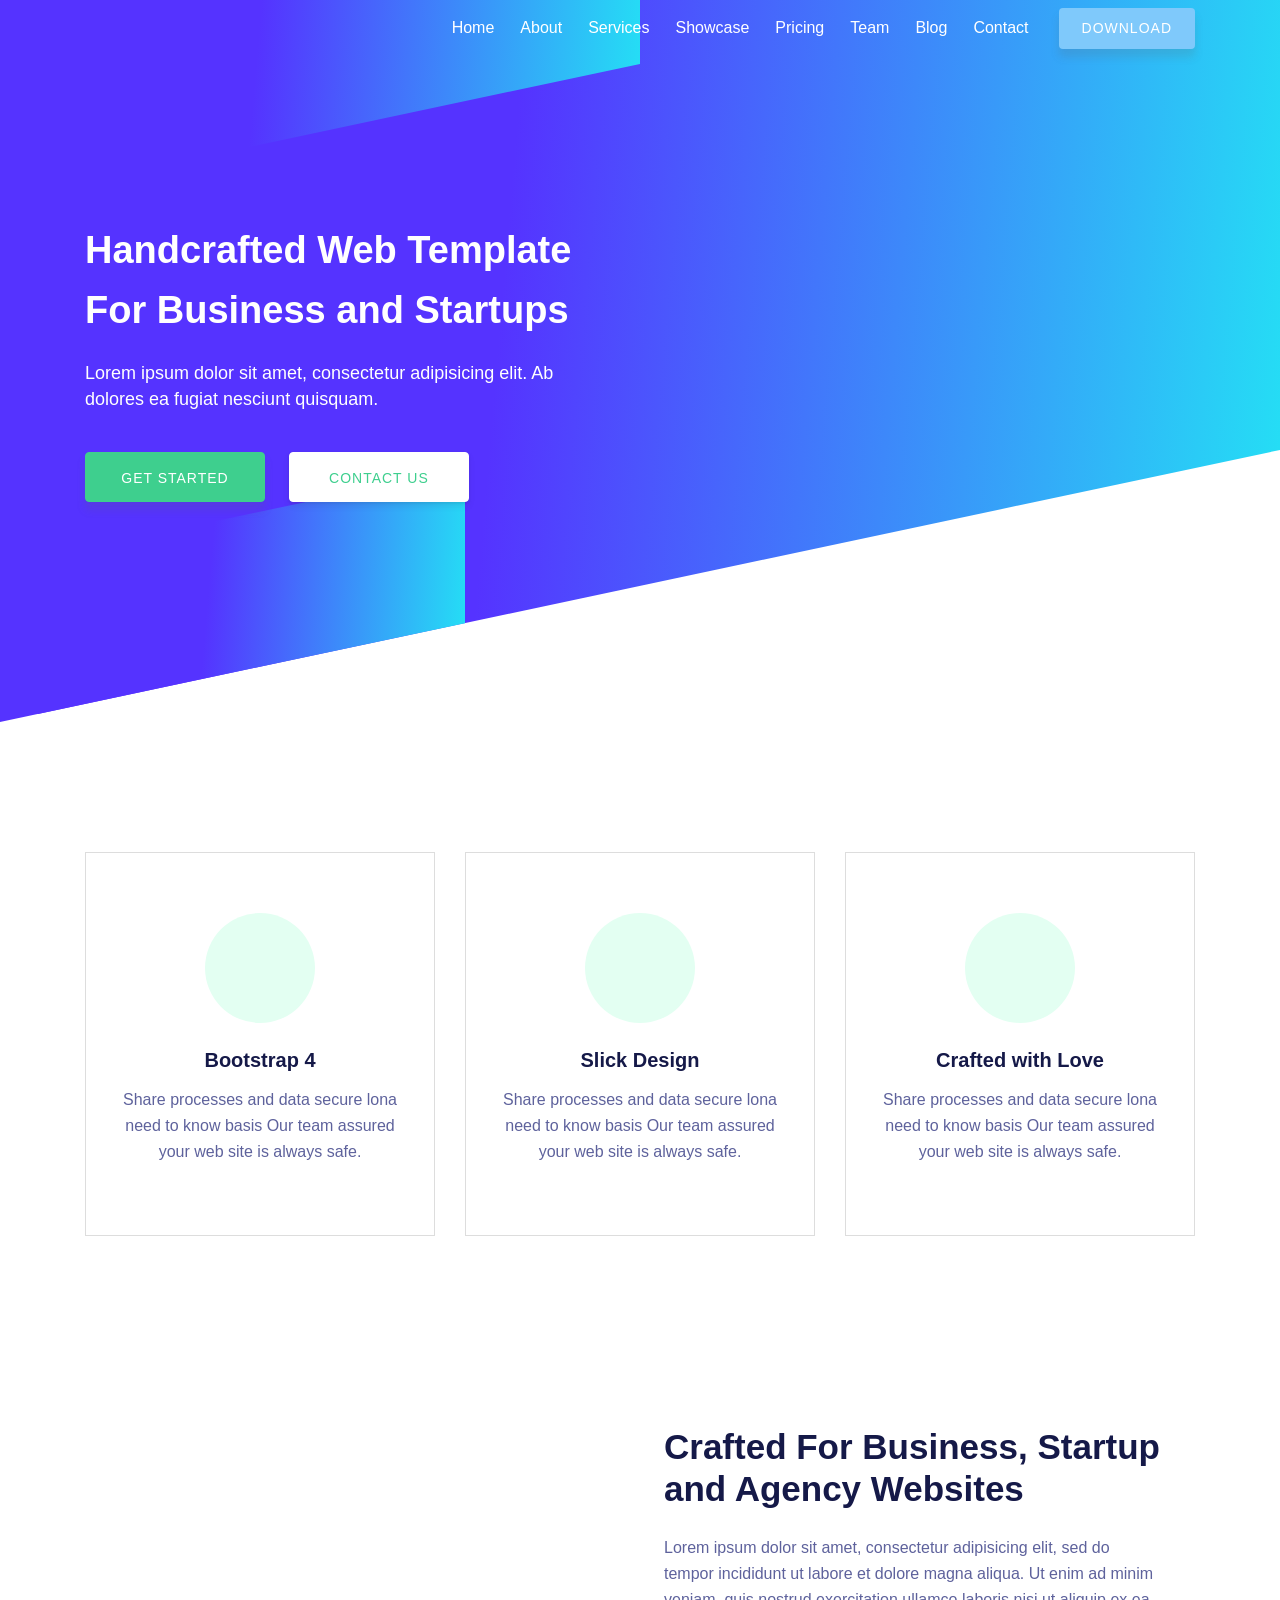
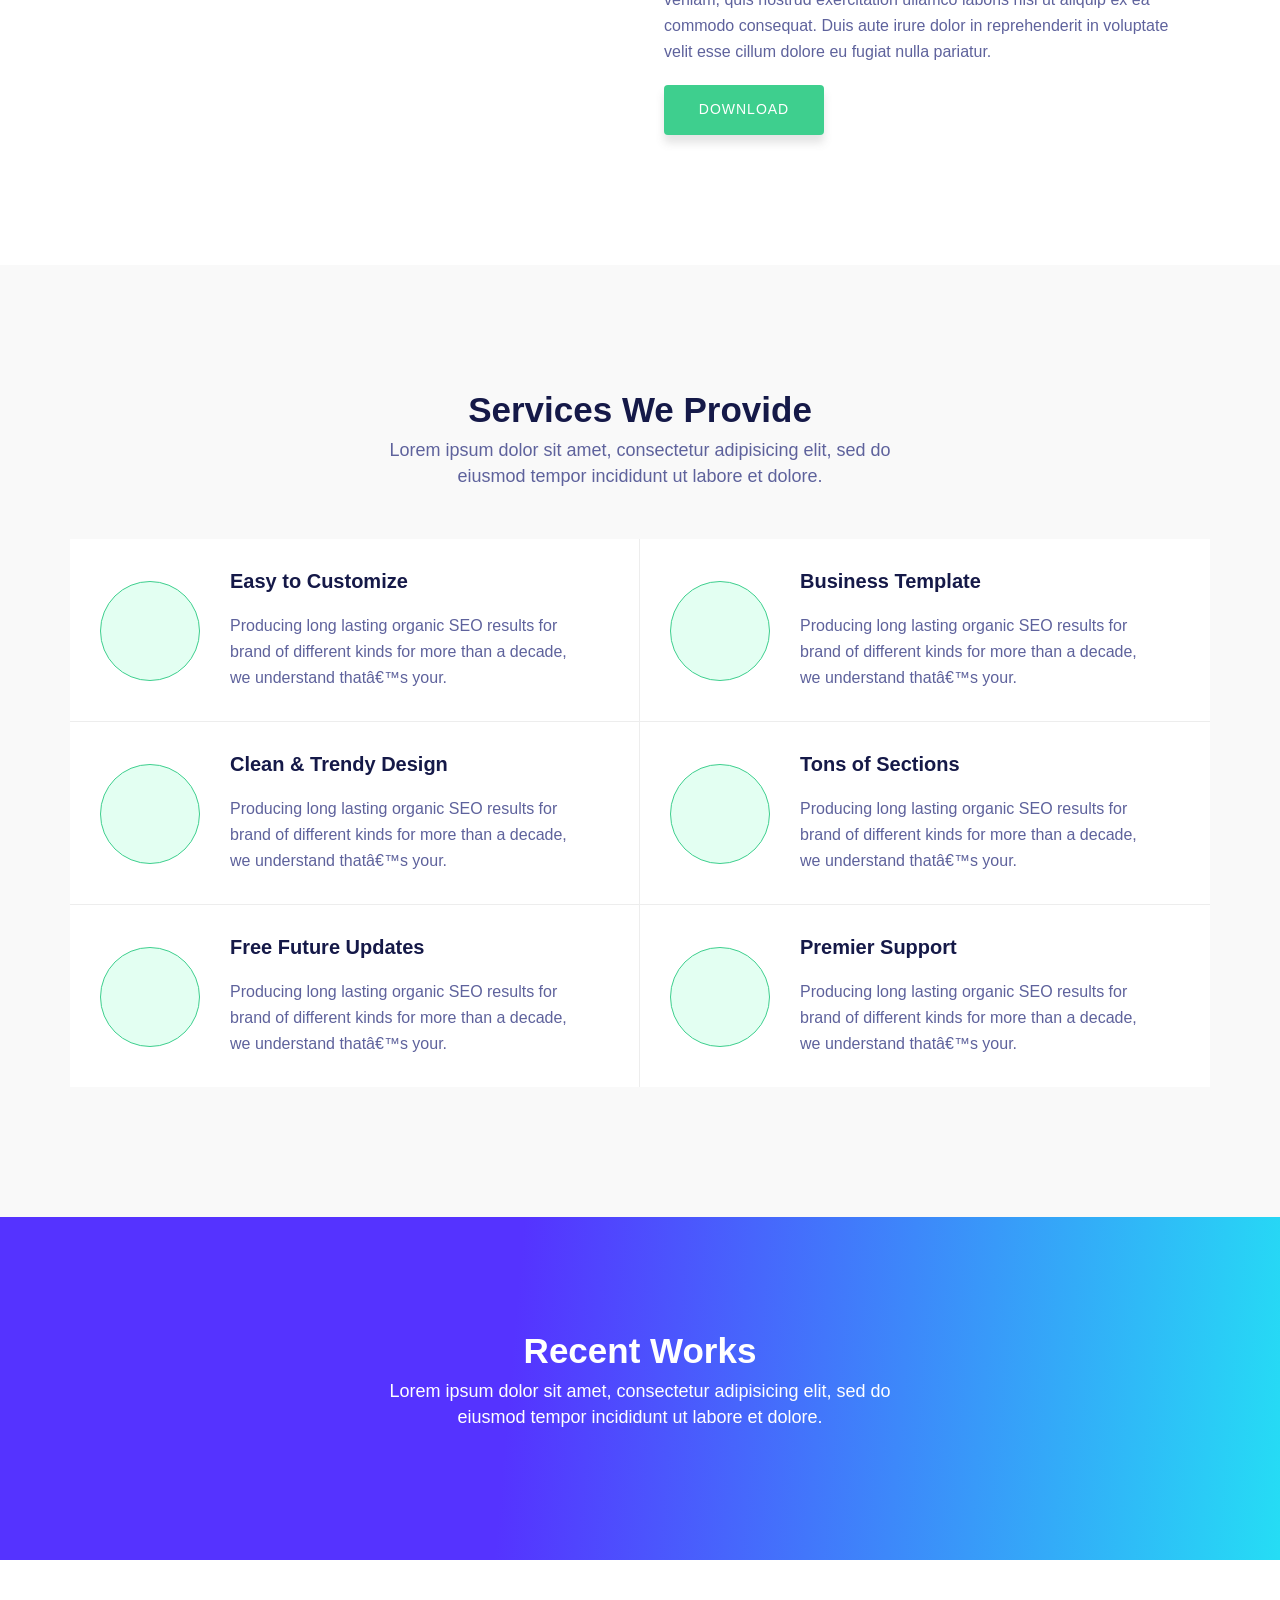
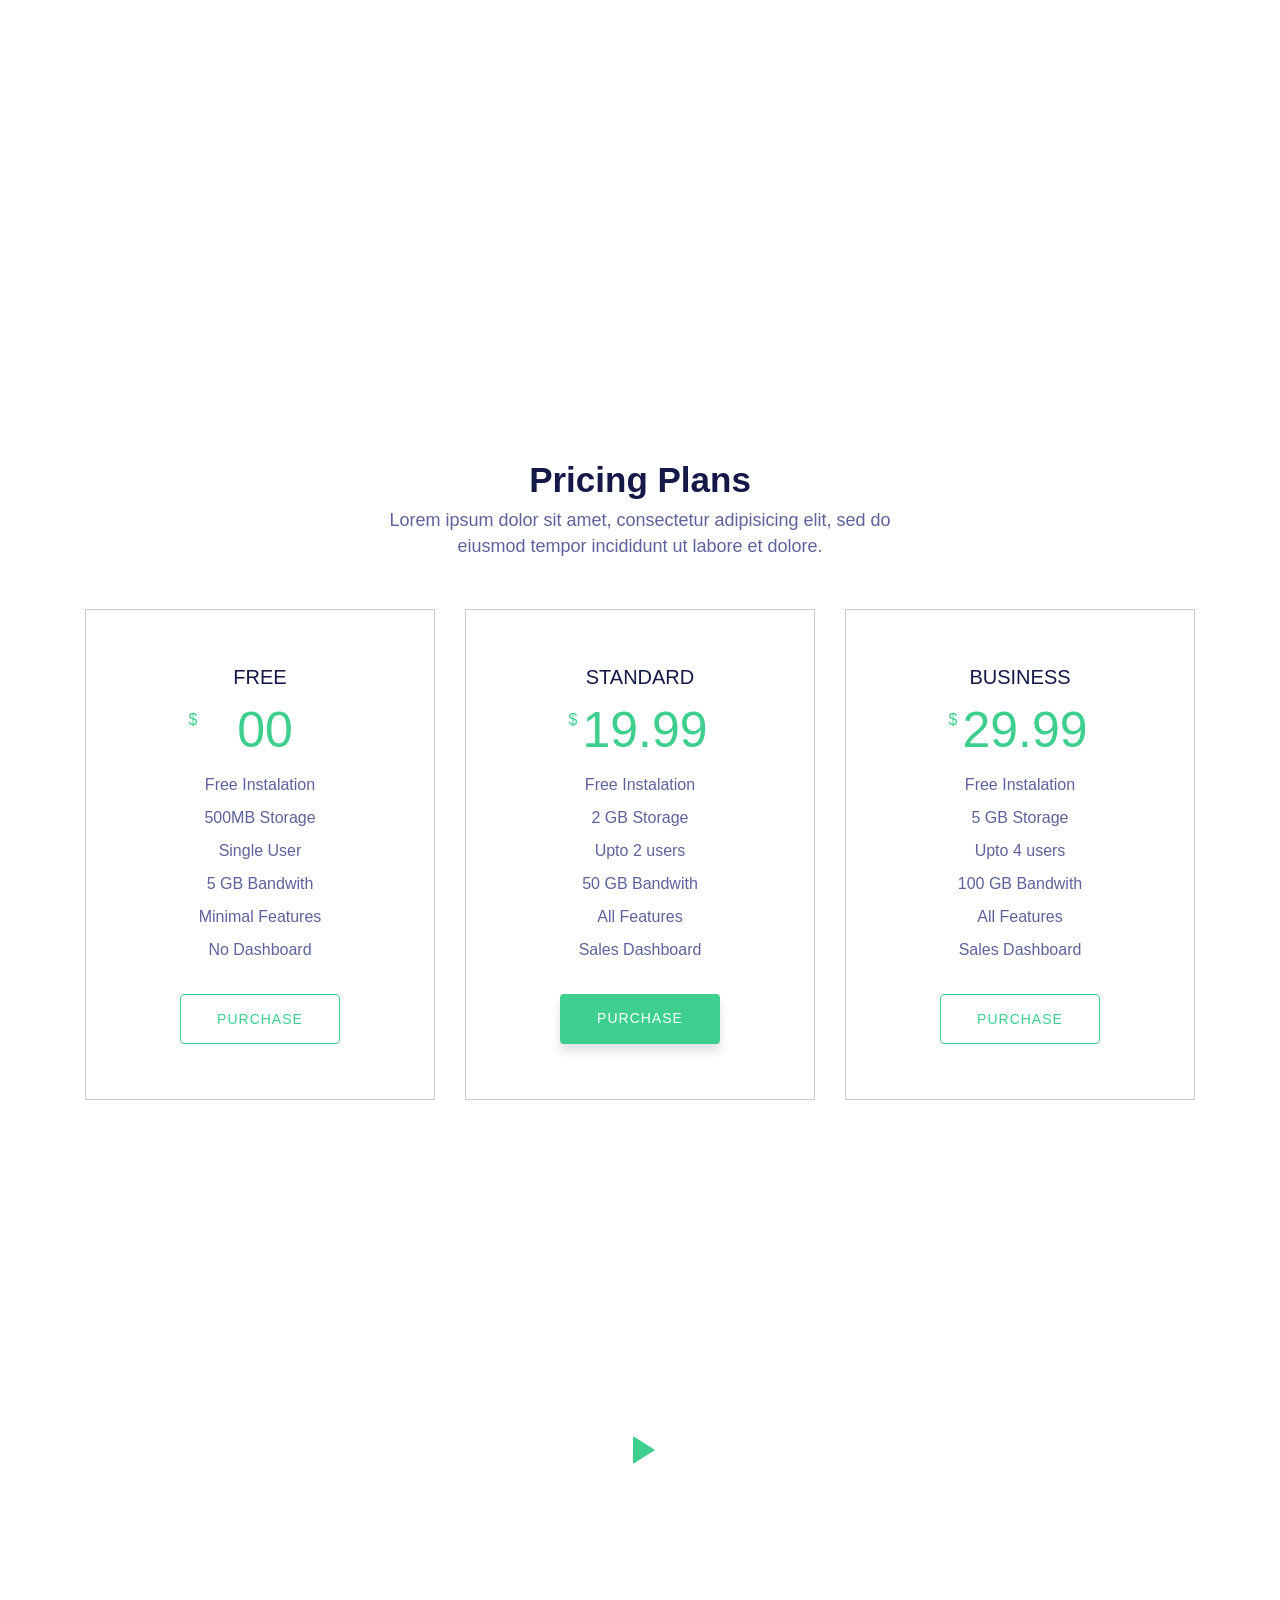
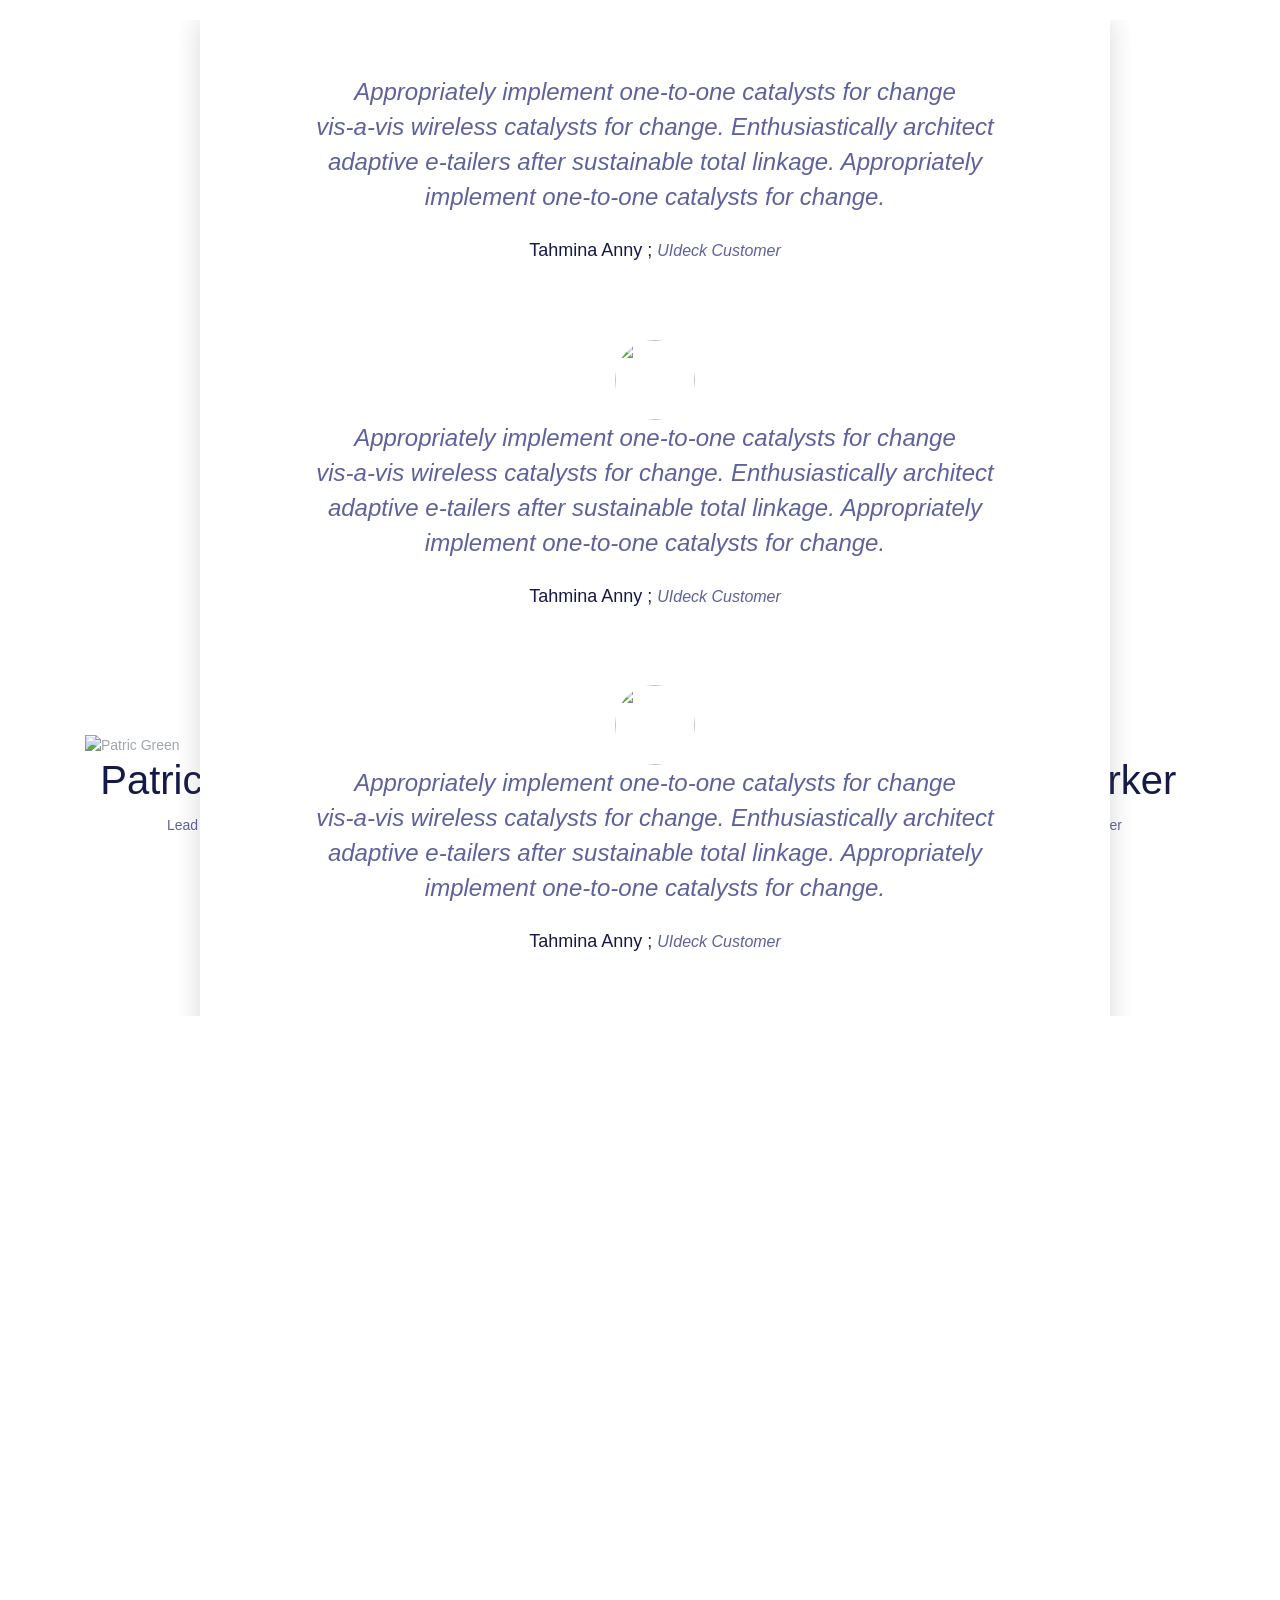
==== commit b5f9993f: "25th" ====
--- a/index.html
+++ b/index.html
@@ -997,12 +997,117 @@
     </div>
   </section>
 
-
-
-
-
-
-     <script src="https://cdnjs.cloudflare.com/ajax/libs/jquery/3.5.1/jquery.min.js"></script>
+  <section id="team" class="section">
+    <div class="container">
+      <div class="row">
+        <div class="col-lg-12">
+          <div class="team-text section-header text-center">
+            <div>
+              <h2 class="section-title">Team Members</h2>
+              <div class="desc-text">
+                <p>Lorem ipsum dolor sit amet, consectetur adipisicing elit, sed do</p>
+                <p>eiusmod tempor incididunt ut labore et dolore.</p>
+              </div>
+            </div>
+          </div>
+        </div>
+      </div>
+
+      <div class="row">
+        <div class="col-lg-3 col-md-6 col-xs-12">
+          <div class="single-team">
+            <div class="team-thumb">
+              <img src="https://preview.uideck.com/items/slick/business/img/team/01.jpg" class="img-fluid"
+                alt="Patric Green">
+            </div>
+            <div class="team-details">
+              <div class="team-social-icons">
+                <ul class="social-list">
+                  <li><a href="#"><i class="lni lni-facebook"></i></a></li>
+                  <li><a href="#"><i class="lni lni-twitter"></i></a></li>
+                  <li><a href="#"><i class="lni lni-google"></i></a></li>
+                </ul>
+              </div>
+              <div class="team-inner text-center">
+                <h5 class="team-title">Patric Green</h5>
+                <p>Lead Designer</p>
+              </div>
+            </div>
+          </div>
+        </div>
+        <div class="col-lg-3 col-md-6 col-xs-12">
+          <div class="single-team">
+            <div class="team-thumb">
+              <img src="https://preview.uideck.com/items/slick/business/img/team/02.jpg" class="img-fluid"
+                alt="Celina D Cruze">
+            </div>
+            <div class="team-details">
+              <div class="team-social-icons">
+                <ul class="social-list">
+                  <li><a href="#"><i class="lni lni-facebook"></i></a></li>
+                  <li><a href="#"><i class="lni lni-twitter"></i></a></li>
+                  <li><a href="#"><i class="lni lni-google"></i></a></li>
+                </ul>
+              </div>
+              <div class="team-inner text-center">
+                <h5 class="team-title">Celina D Cruze</h5>
+                <p>Front-end Developer</p>
+              </div>
+            </div>
+          </div>
+        </div>
+        <div class="col-lg-3 col-md-6 col-xs-12">
+          <div class="single-team">
+            <div class="team-thumb">
+              <img src="https://preview.uideck.com/items/slick/business/img/team/03.jpg" class="img-fluid"
+                alt="Daryl Dixon">
+            </div>
+            <div class="team-details">
+              <div class="team-social-icons">
+                <ul class="social-list">
+                  <li><a href="#"><i class="lni lni-facebook"></i></a></li>
+                  <li><a href="#"><i class="lni lni-twitter"></i></a></li>
+                  <li><a href="#"><i class="lni lni-google"></i></a></li>
+                </ul>
+              </div>
+              <div class="team-inner text-center">
+                <h5 class="team-title">Daryl Dixon</h5>
+                <p>Content Writer</p>
+              </div>
+            </div>
+          </div>
+        </div>
+        <div class="col-lg-3 col-md-6 col-xs-12">
+          <div class="single-team">
+            <div class="team-thumb">
+              <img src="https://preview.uideck.com/items/slick/business/img/team/04.jpg" class="img-fluid"
+                alt="Mark Parker">
+            </div>
+            <div class="team-details">
+              <div class="team-social-icons">
+                <ul class="social-list">
+                  <li><a href="#"><i class="lni lni-facebook"></i></a></li>
+                  <li><a href="#"><i class="lni lni-twitter"></i></a></li>
+                  <li><a href="#"><i class="lni lni-google"></i></a></li>
+                </ul>
+              </div>
+              <div class="team-inner text-center">
+                <h5 class="team-title">Mark Parker</h5>
+                <p>Support Engineer</p>
+              </div>
+            </div>
+          </div>
+        </div>
+      </div>
+    </div>
+  </section>
+
+
+
+
+
+
+  <script src="https://cdnjs.cloudflare.com/ajax/libs/jquery/3.5.1/jquery.min.js"></script>
   <script src="https://cdnjs.cloudflare.com/ajax/libs/popper.js/1.16.1/umd/popper.min.js"></script>
   <script src="https://cdnjs.cloudflare.com/ajax/libs/twitter-bootstrap/4.6.0/js/bootstrap.min.js"></script>
   <script src="https://cdnjs.cloudflare.com/ajax/libs/owl-carousel/1.3.3/owl.carousel.min.js"></script>
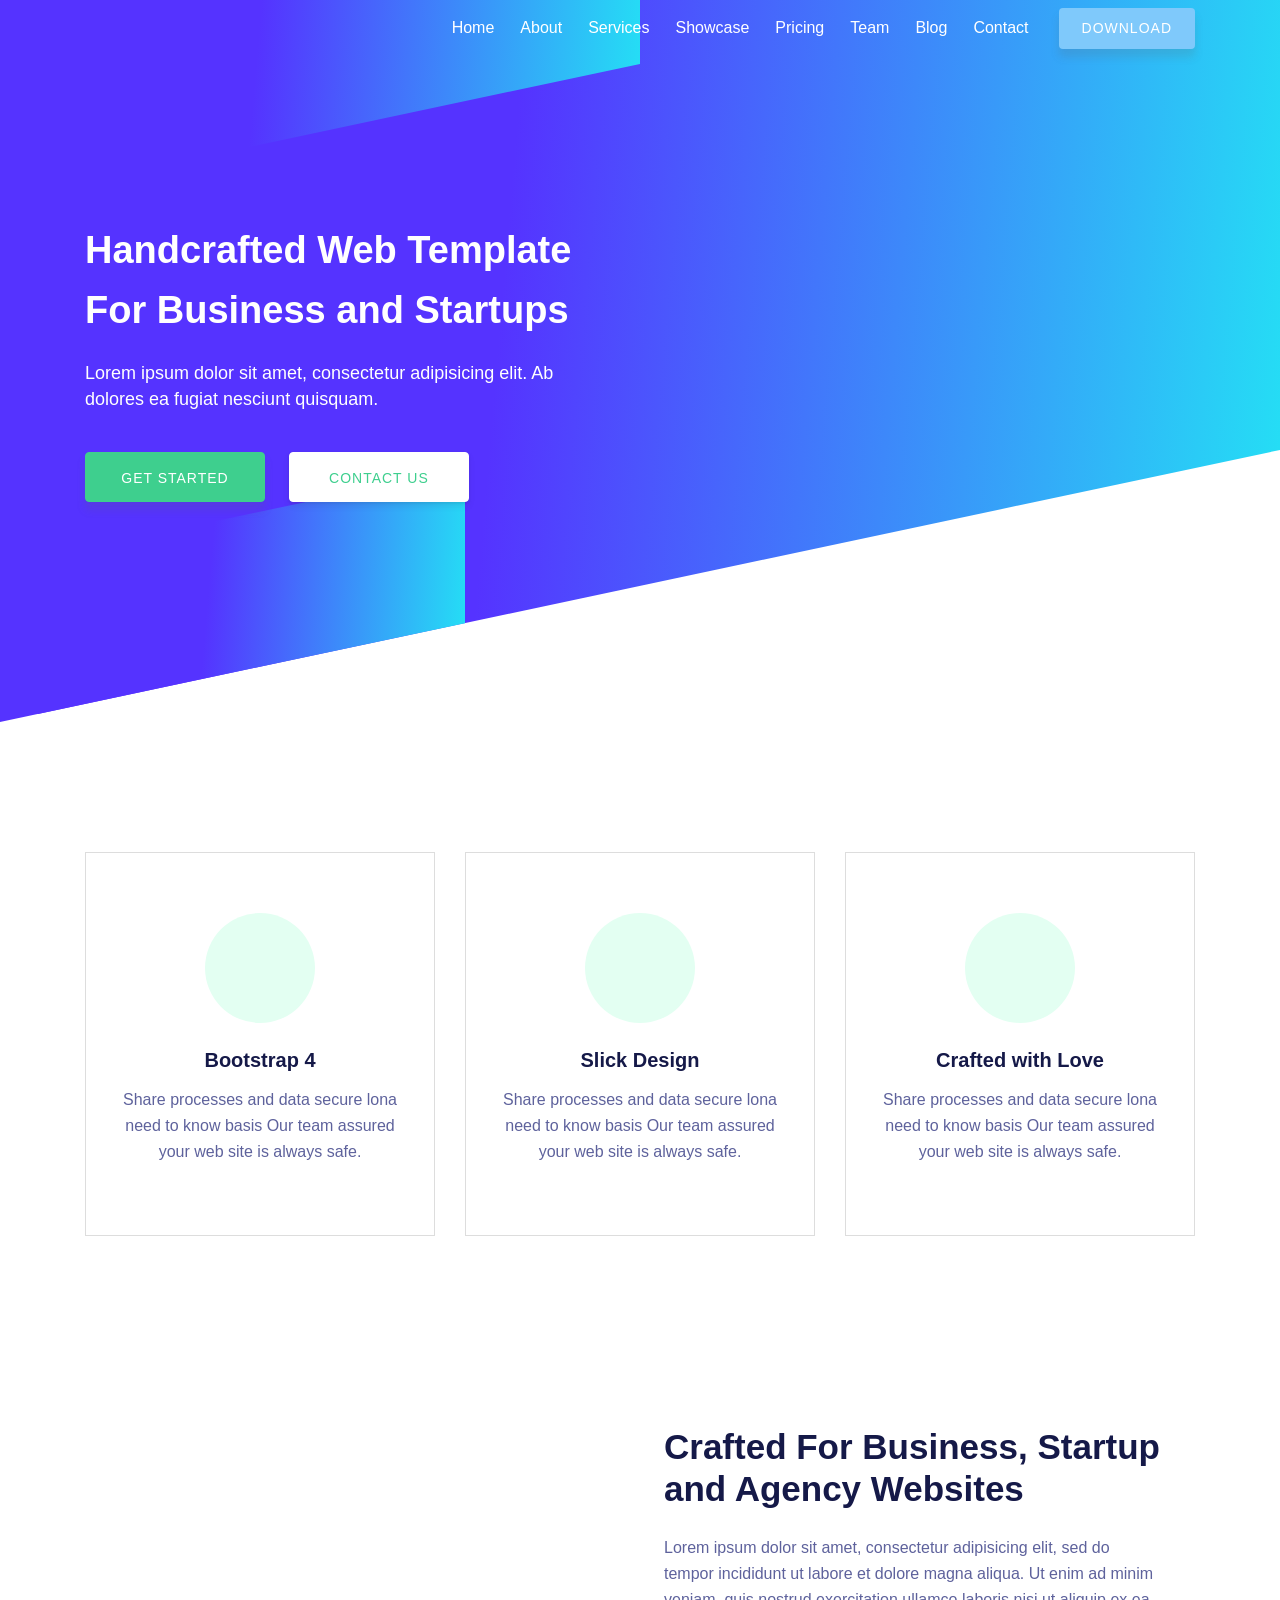
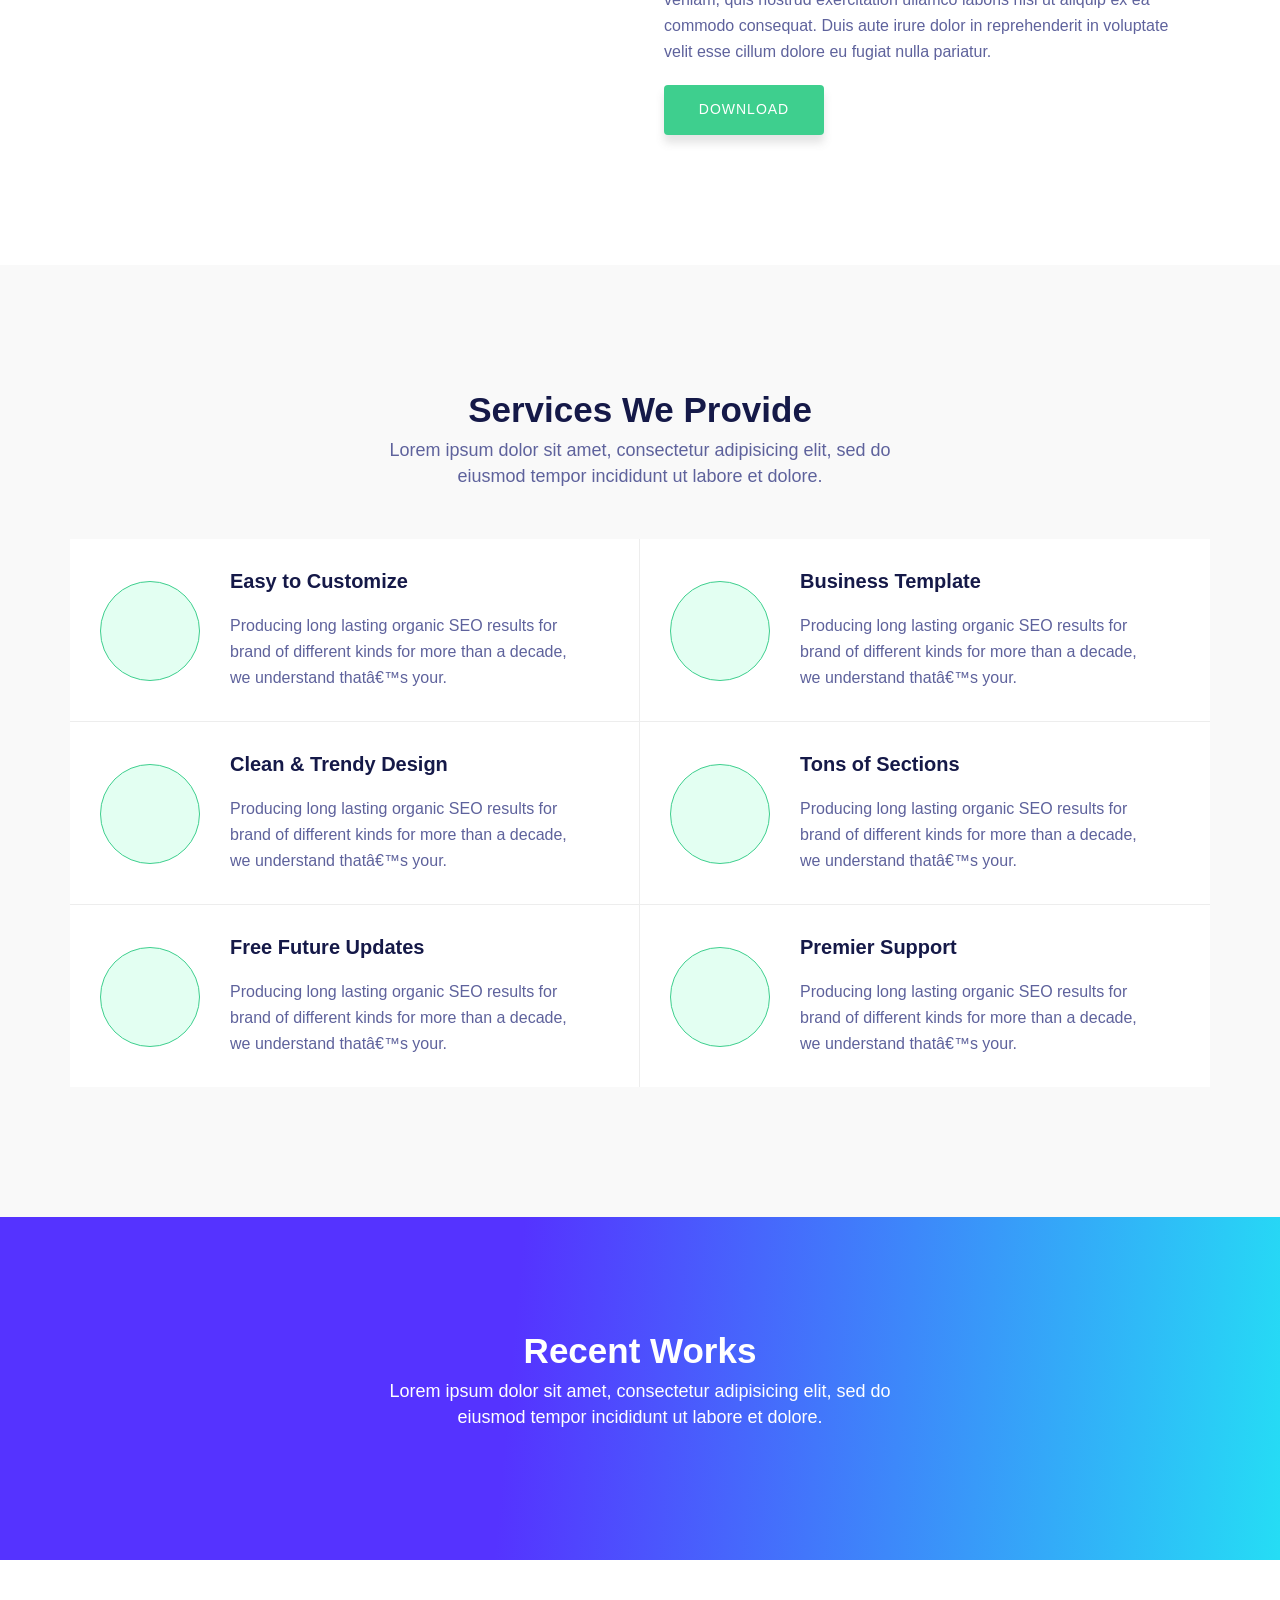
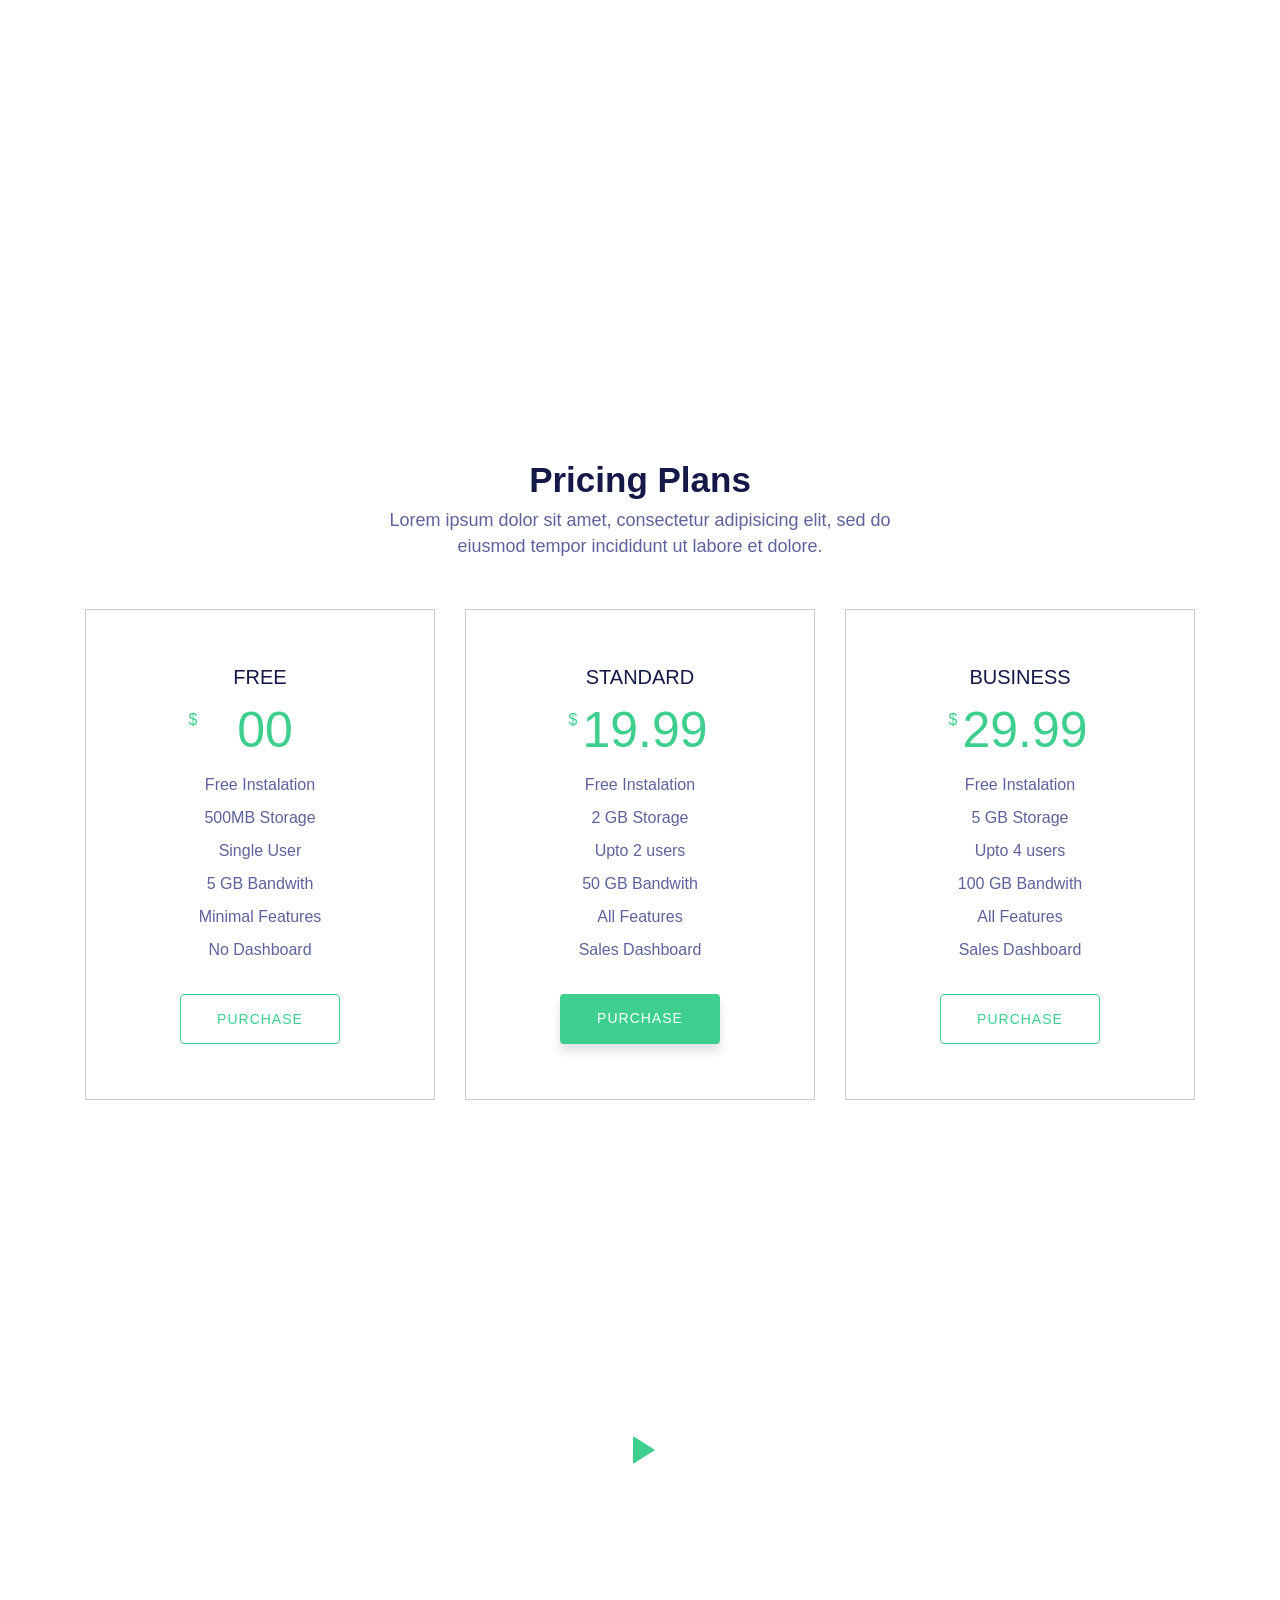
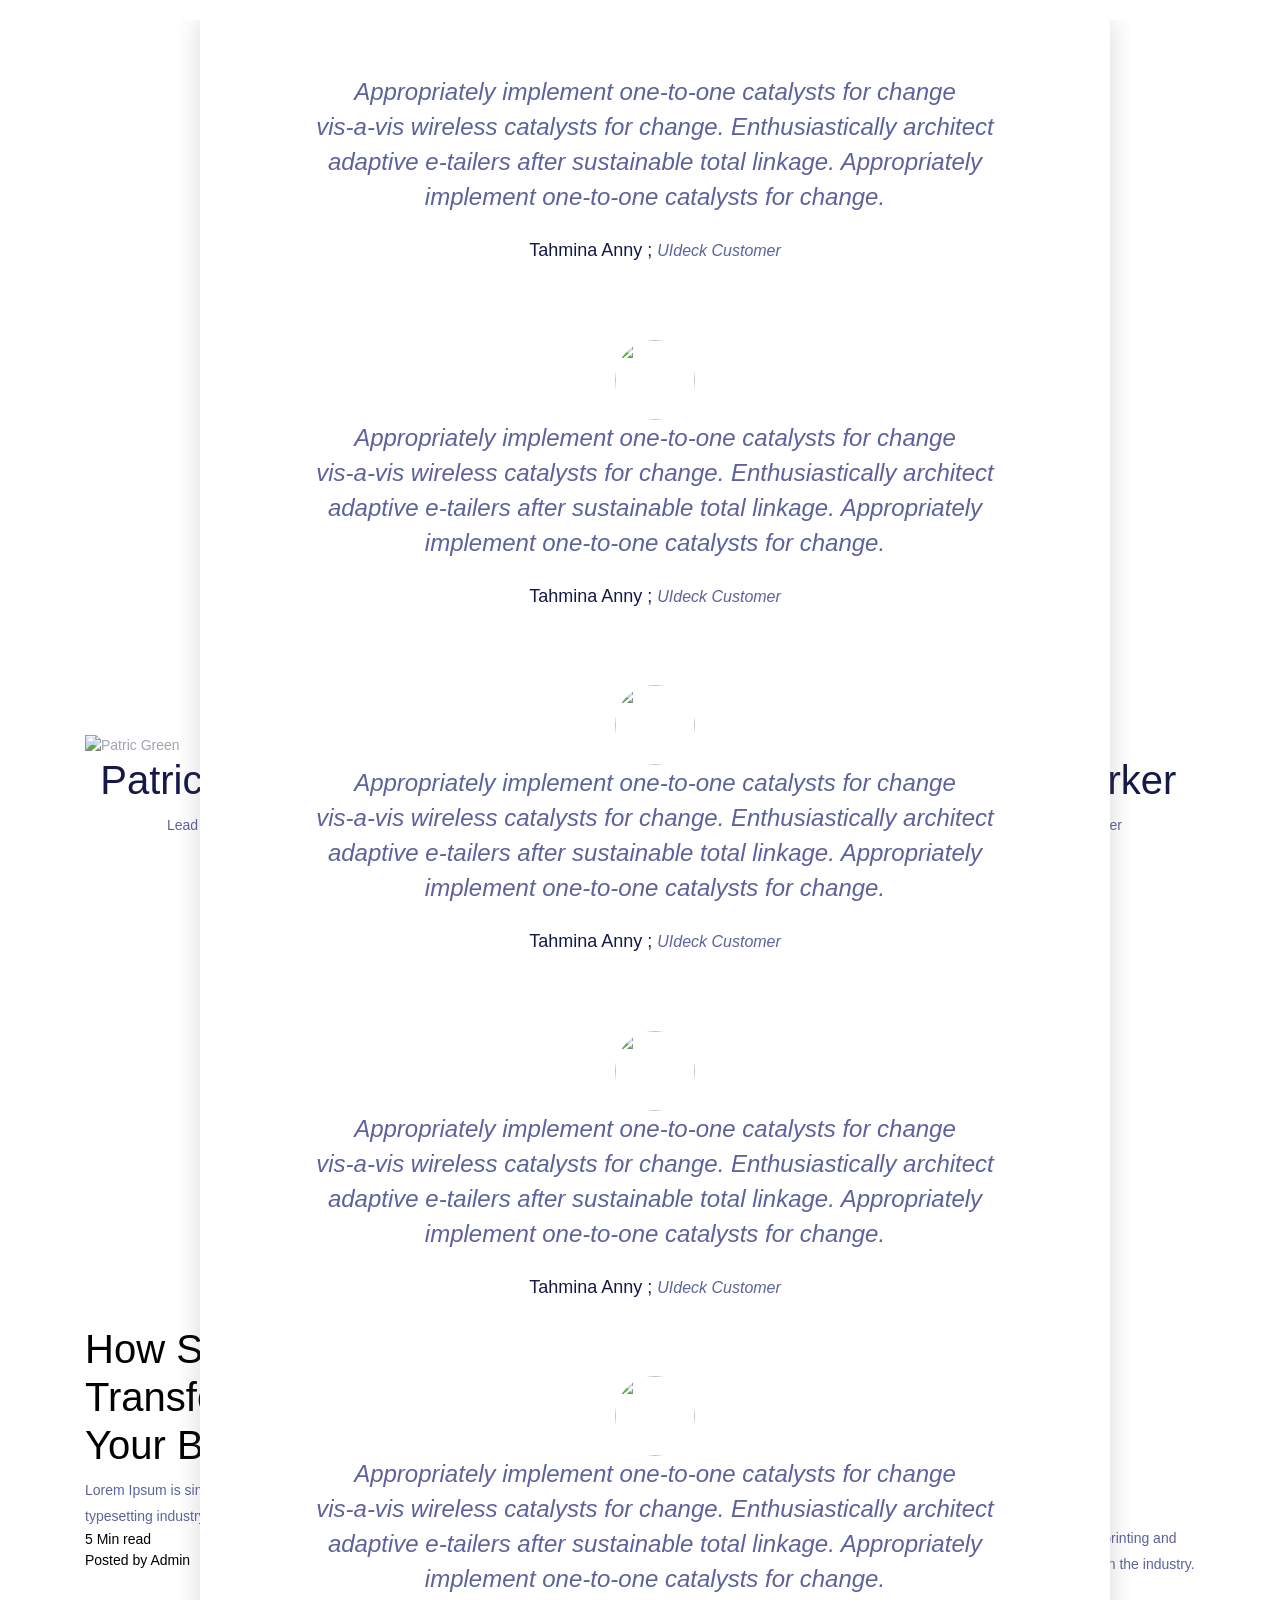
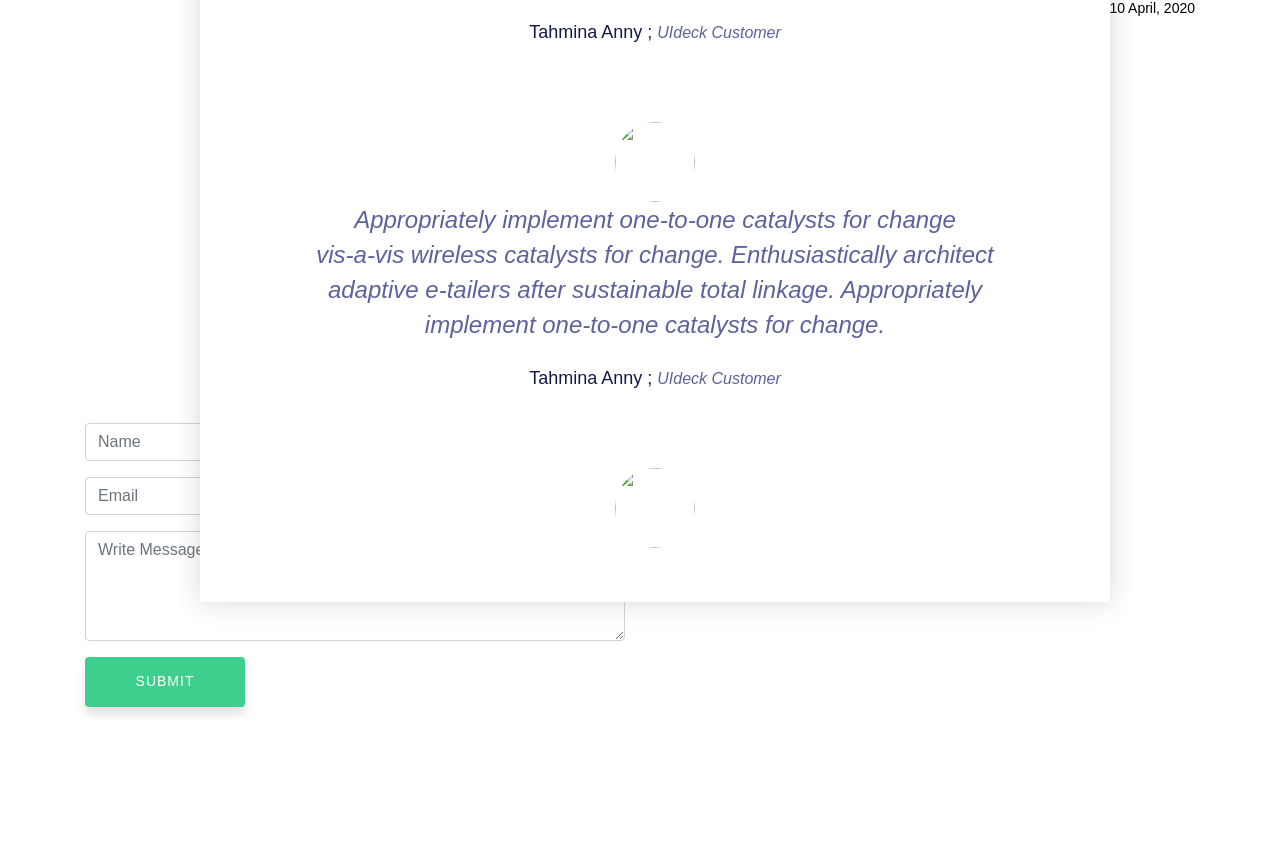
==== commit 6571ade8: "26" ====
--- a/index.html
+++ b/index.html
@@ -1103,6 +1103,177 @@
   </section>
 
 
+  <section id="blog" class="section">
+    <div class="container">
+      <div class="row">
+        <div class="col-lg-12">
+          <div class="blog-text section-header text-center">
+            <div>
+              <h2 class="section-tite">Latest Blog Posts</h2>
+              <div class="desc-text">
+                <p>Lorem ipsum dolor sit amet, consectetur adipisicing elit, sed do</p>
+                <p>eiusmod tempor incididunt ut labore et dolore.</p>
+              </div>
+            </div>
+          </div>
+        </div>
+
+      </div>
+
+      <div class="row">
+        <div class="col-lg-4 col-md-6 colxs-12 blog-item">
+          <div class="blog-item-wrapper">
+            <div class="blog-item-img">
+              <a href="single-post.html">
+                <img src="https://preview.uideck.com/items/slick/business/img/blog/01.jpg" class="img-fluid" alt="">
+              </a>
+            </div>
+            <div class="blog-item-text">
+              <h3><a href="single-post.html">How Slick Will Transform <br>Your Business </a></h3>
+              <p>Lorem Ipsum is simply dummy text of the printing and typesetting industry. Lorem Ipsum has been the
+                industry.</p>
+              <a href="" class="read-more">5 Min read</a>
+            </div>
+            <div class="author">
+              <span class="name"><i class="lni lni-user"></i><a href="#">Posted by Admin</a></span>
+              <span class="date float-right"><i class="lni lni-calendar"></i><a href="#">10 April, 2020</a></span>
+            </div>
+          </div>
+
+        </div>
+        <div class="col-lg-4 col-md-6 col-xs-12 blog-item">
+          <!-- Blog Item Starts -->
+          <div class="blog-item-wrapper">
+            <div class="blog-item-img">
+              <a href="single-post.html">
+                <img src="https://preview.uideck.com/items/slick/business/img/blog/02.jpg" class="img-fluid" alt="">
+              </a>
+            </div>
+            <div class="blog-item-text">
+              <h3><a href="single-post.html">Growth Techniques for <br>New Startups</a></h3>
+              <p>Lorem Ipsum is simply dummy text of the printing and typesetting industry. Lorem Ipsum has been the
+                industry.</p>
+              <a href="" class="read-more">5 Min read</a>
+            </div>
+            <div class="author">
+              <span class="name"><i class="lni lni-user"></i><a href="#">Posted by Admin</a></span>
+              <span class="date float-right"><i class="lni lni-calendar"></i><a href="#">10 April, 2020</a></span>
+            </div>
+          </div>
+          <!-- Blog Item Wrapper Ends-->
+        </div>
+        <!-- End Col -->
+        <!-- Start Col -->
+        <div class="col-lg-4 col-md-6 col-xs-12 blog-item">
+          <!-- Blog Item Starts -->
+          <div class="blog-item-wrapper">
+            <div class="blog-item-img">
+              <a href="single-post.html">
+                <img src="https://preview.uideck.com/items/slick/business/img/blog/03.jpg" class="img-fluid" alt="">
+              </a>
+            </div>
+            <div class="blog-item-text">
+              <h3><a href="single-post.html">Writing Professional <br>Emails to Customers</a></h3>
+              <p>Lorem Ipsum is simply dummy text of the printing and typesetting industry. Lorem Ipsum has been the
+                industry.</p>
+              <a href="" class="read-more">5 Min read</a>
+            </div>
+            <div class="author">
+              <span class="name"><i class="lni lni-user"></i><a href="#">Posted by Admin</a></span>
+              <span class="date float-right"><i class="lni lni-calendar"></i><a href="#">10 April, 2020</a></span>
+            </div>
+          </div>
+          <!-- Blog Item Wrapper Ends-->
+        </div>
+      </div>
+    </div>
+  </section>
+
+
+  <section id="contact" class="section">
+    <div class="container">
+      <div class="row">
+        <div class="col-lg-12">
+          <div class="contact-text section-header text-center">
+            <div>
+              <h2 class="section-title">Get In Touch</h2>
+              <div class="desc-text">
+                <p>Lorem ipsum dolor sit amet, consectetur adipisicing elit, sed do</p>
+                <p>eiusmod tempor incididunt ut labore et dolore.</p>
+              </div>
+            </div>
+          </div>
+        </div>
+      </div>
+
+      <div class="row">
+        <div class="col-lg-6 col-md-12">
+          <form id="contactForm">
+            <div class="row">
+              <div class="col-md-6">
+                <div class="form-group">
+                  <input type="text" class="form-control" id="name" name="name" placeholder="Name" required
+                    data-error="Please enter your name">
+                  <div class="help-block with-errors"></div>
+                </div>
+              </div>
+              <div class="col-md-6">
+                <div class="form-group">
+                  <input type="text" placeholder="Subject" id="msg_subject" class="form-control" name="msg_subject"
+                    required data-error="Please enter your subject">
+                    <div class="help-block wit-errors"></div>
+                </div>
+              </div>
+              <div class="col-md-6">
+                <div class="form-group">
+                  <input type="text" class="form-control" id="email" name="email" placeholder="Email" required
+                    data-error="Please enter your Email">
+                  <div class="help-block with-errors"></div>
+                </div>
+              </div>
+              <div class="col-md-6">
+                <div class="form-group">
+                  <input type="text" placeholder="Budget" id="budget" class="form-control" name="budget" required
+                    data-error="Please enter your Budget">
+                  <div class="help-block with-errors"></div>
+                </div>
+              </div>
+              <div class="col-md-12">
+                <div class="form-group">
+                  <textarea class="form-control" id="message" name="message" placeholder="Write Message" rows="4"
+                    data-error="Write your message" required></textarea>
+                  <div class="help-block with-errors"></div>
+                </div>
+                <div class="submit-button">
+                  <button class="btn btn-common" id="submit" type="submit">Submit</button>
+                  <div id="msgSubmit" class="h3 hidden"></div>
+                  <div class="clearfix"></div>
+                </div>
+              </div>
+            </div>
+          </form>
+        </div>
+
+        <div class="col-lg-1">
+
+        </div>
+
+        <div class="col-lg-4 col-md-12">
+          <div class="contact-img">
+            <img src="https://preview.uideck.com/items/slick/business/img/contact/01.png" class="img-fluid" alt="">
+          </div>
+        </div>
+
+        <div class="col-lg-1">
+
+        </div>
+
+        
+      </div>
+      
+    </div>
+  </section>
+
 
 
 
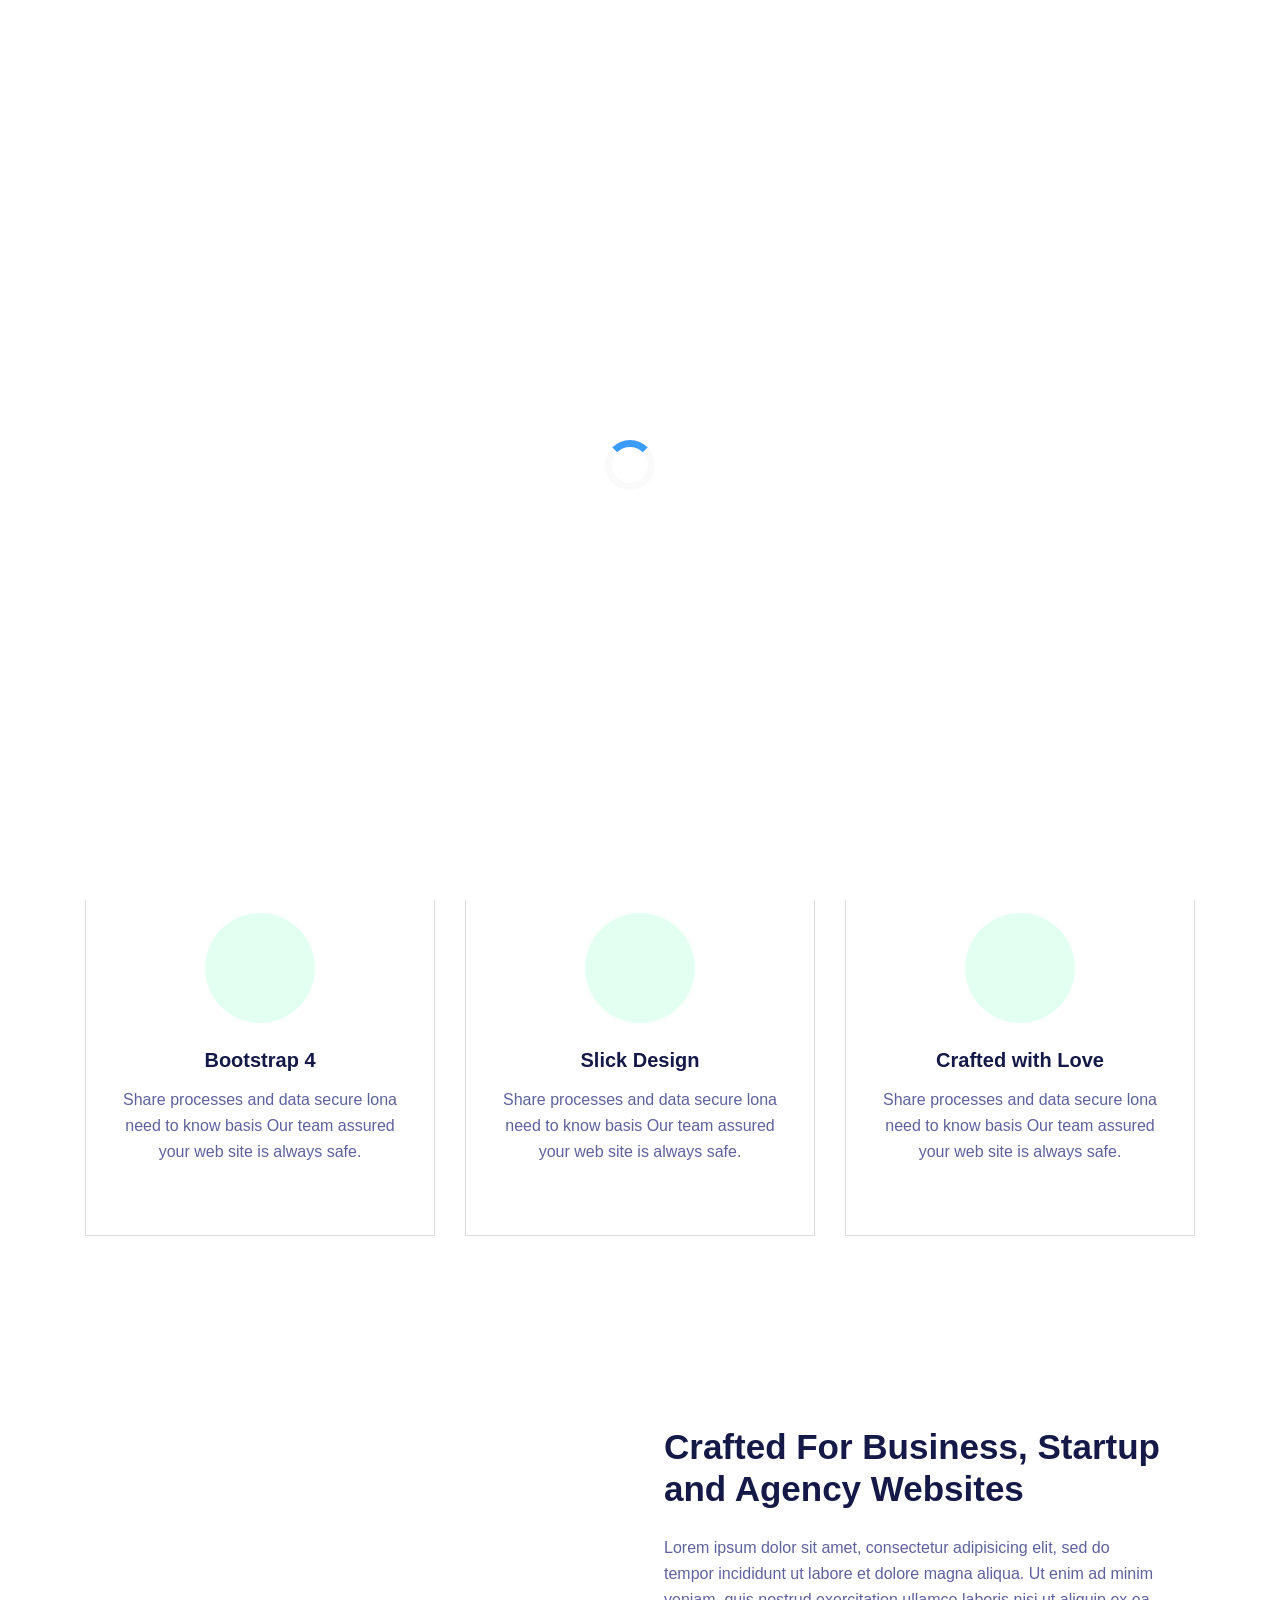
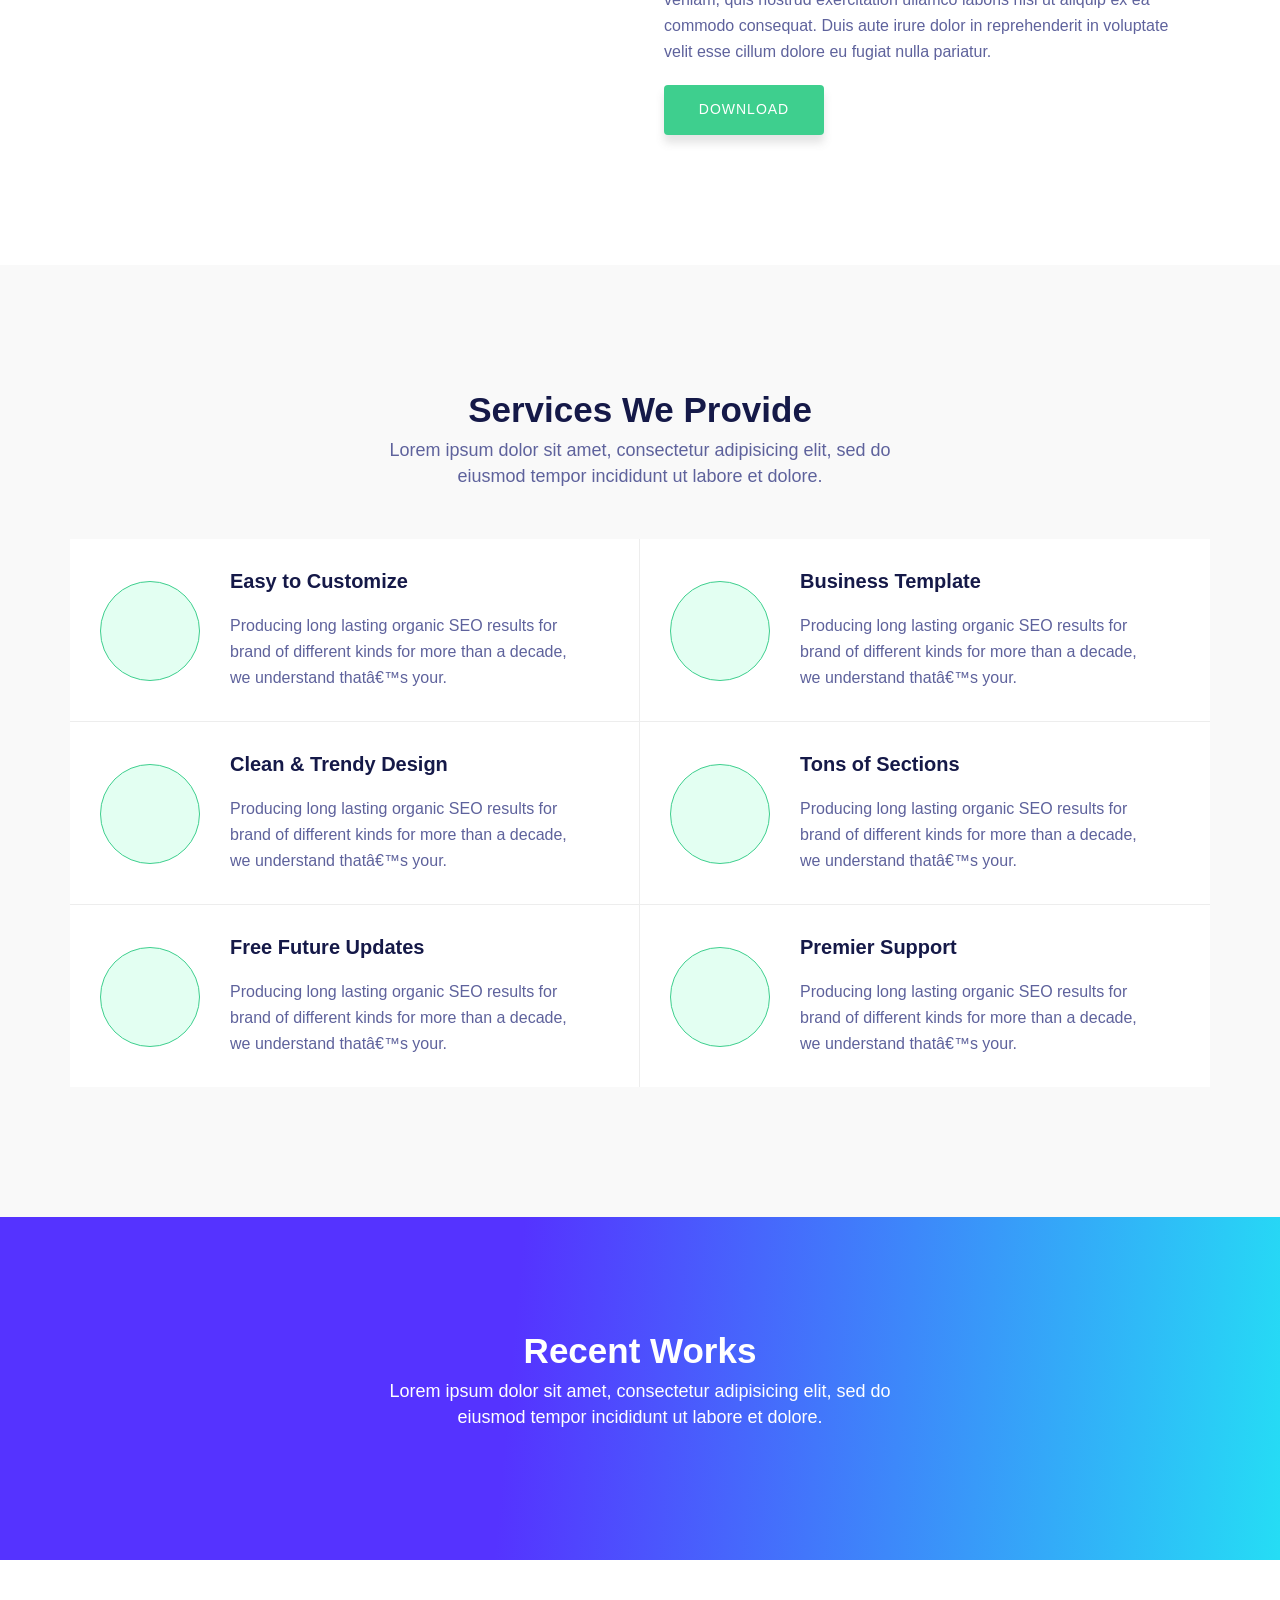
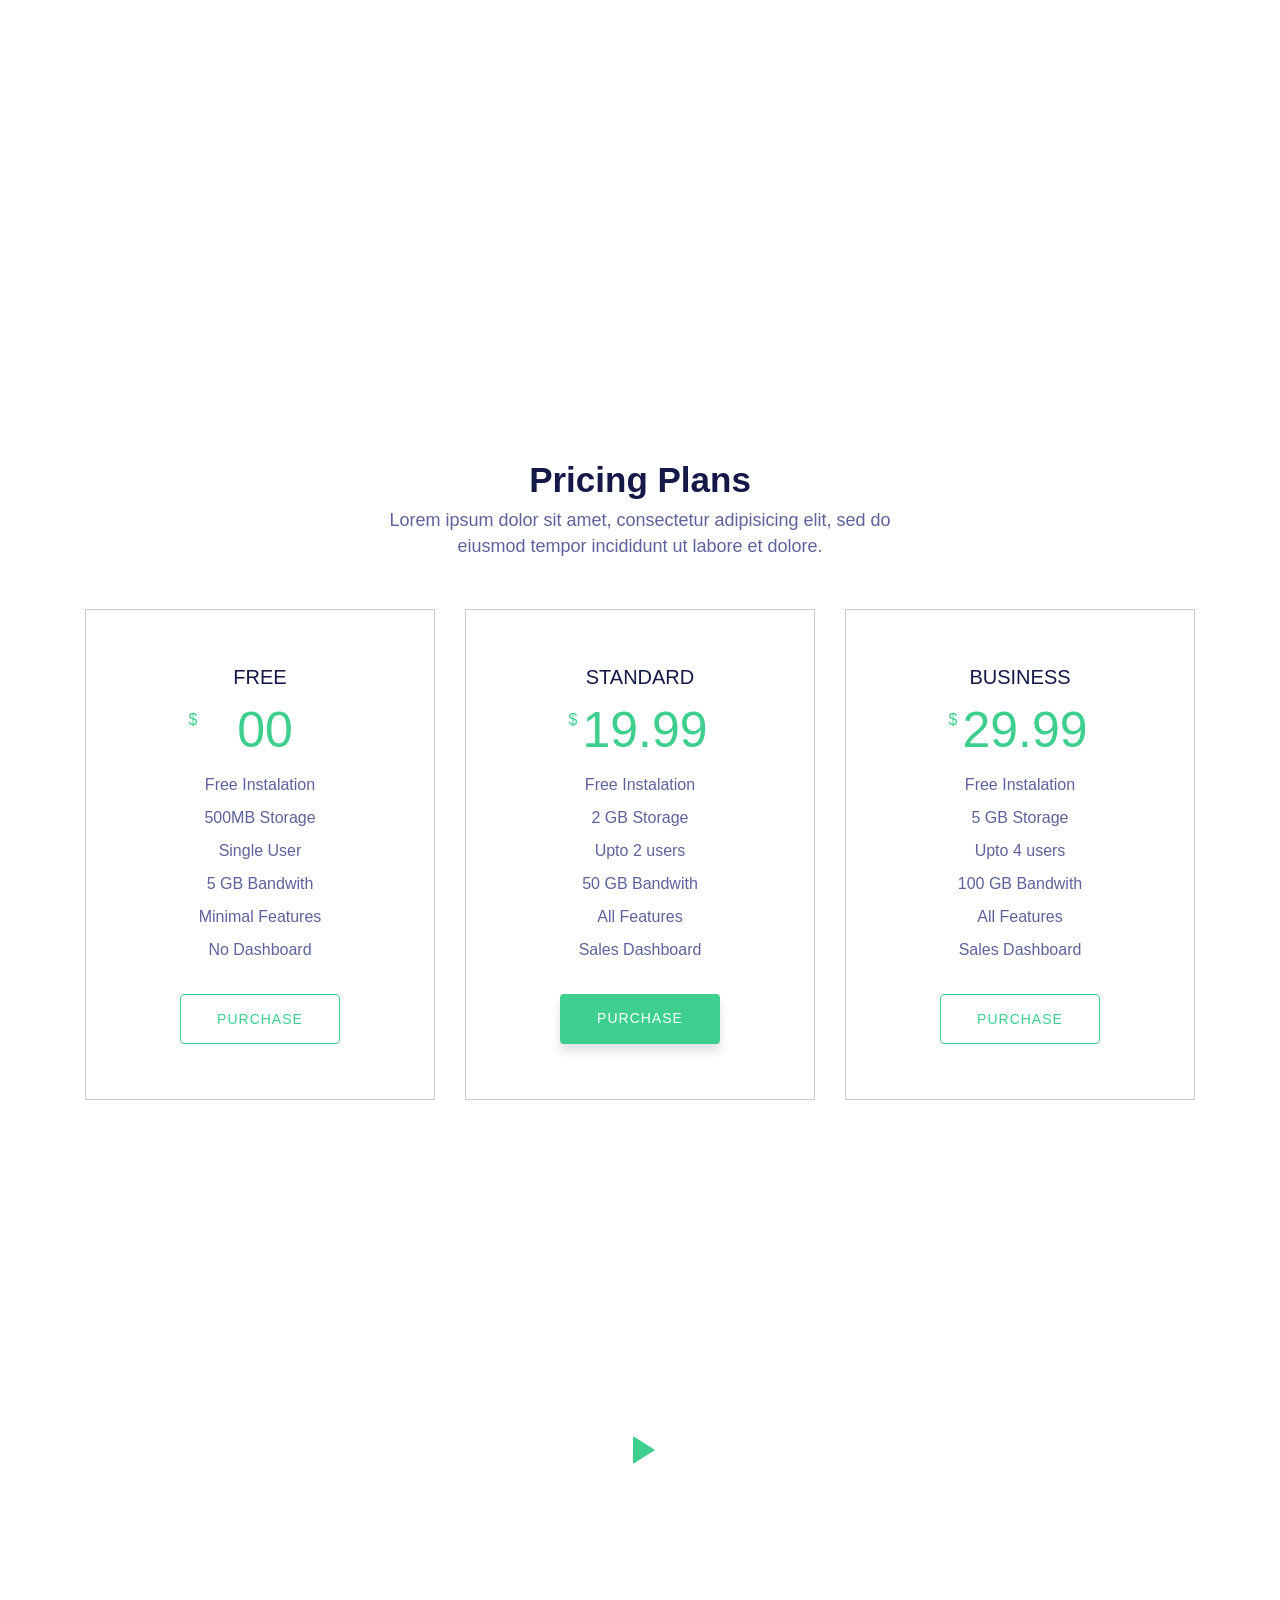
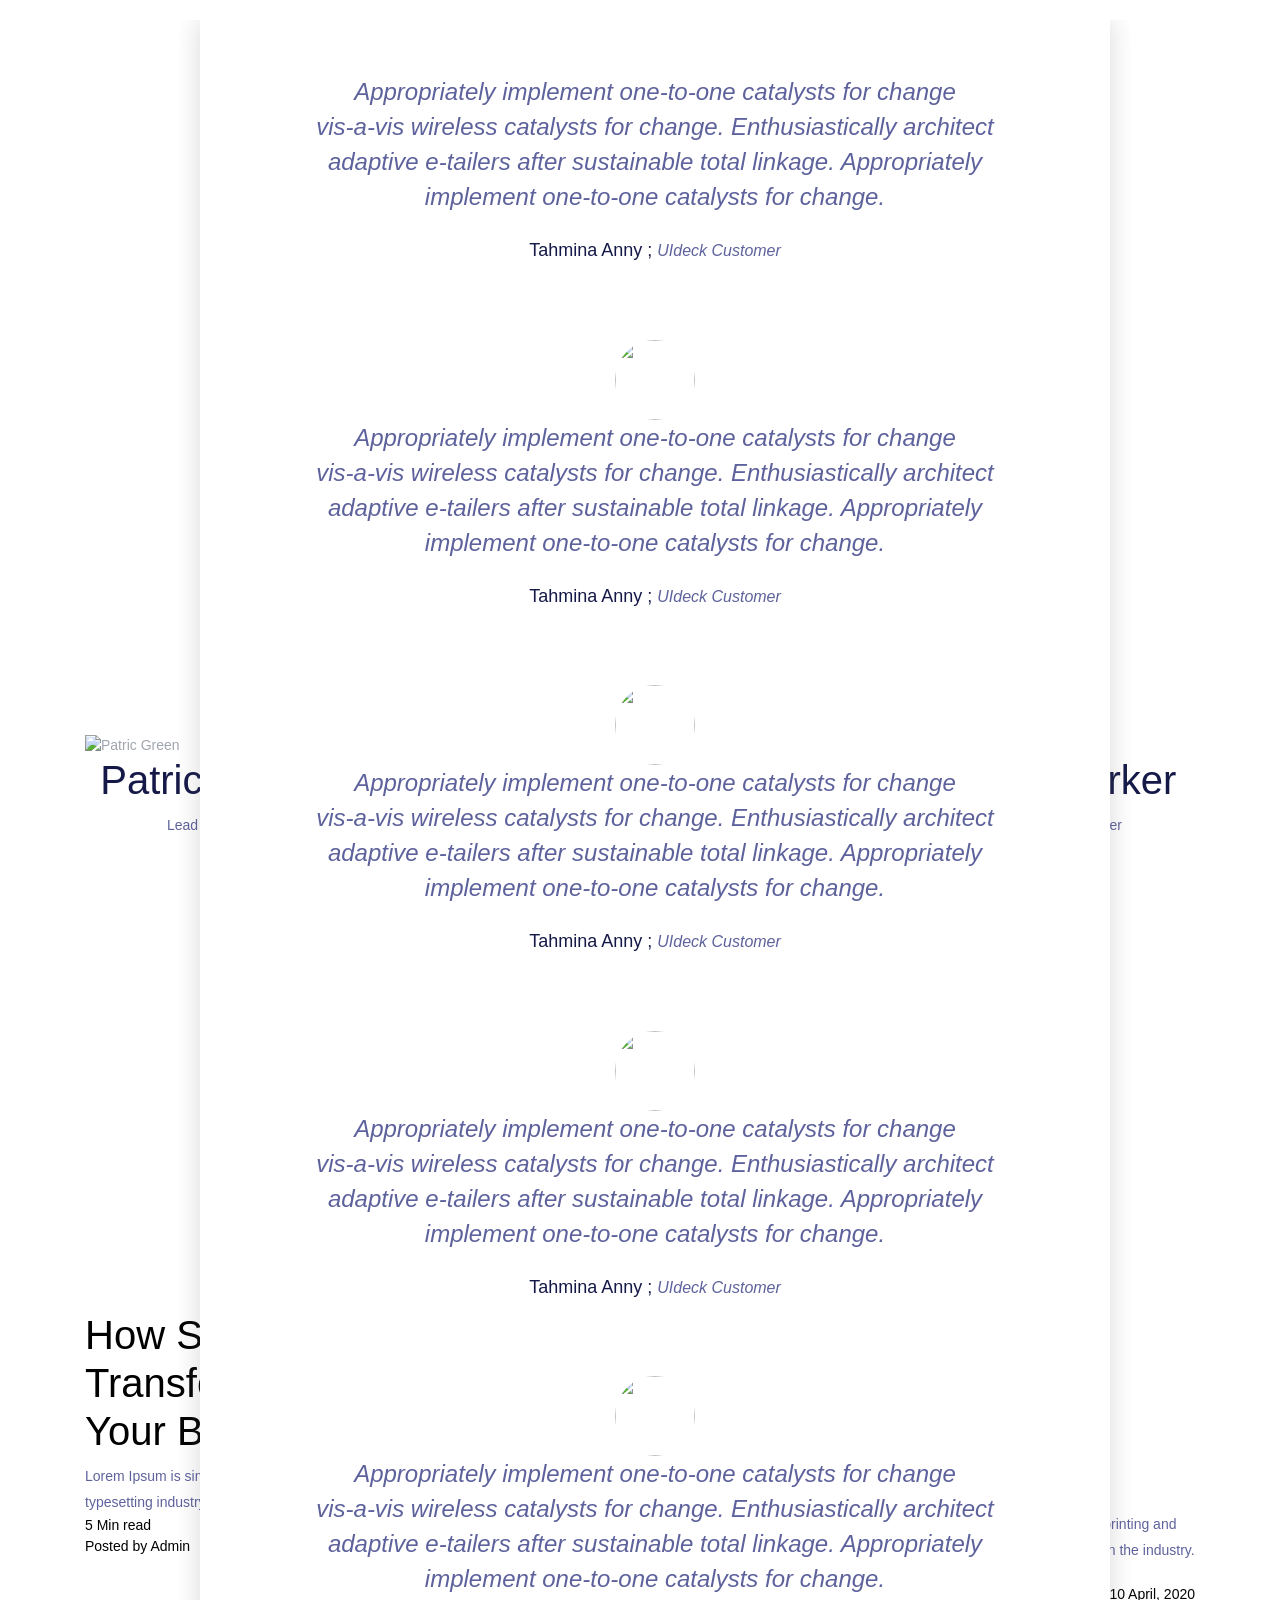
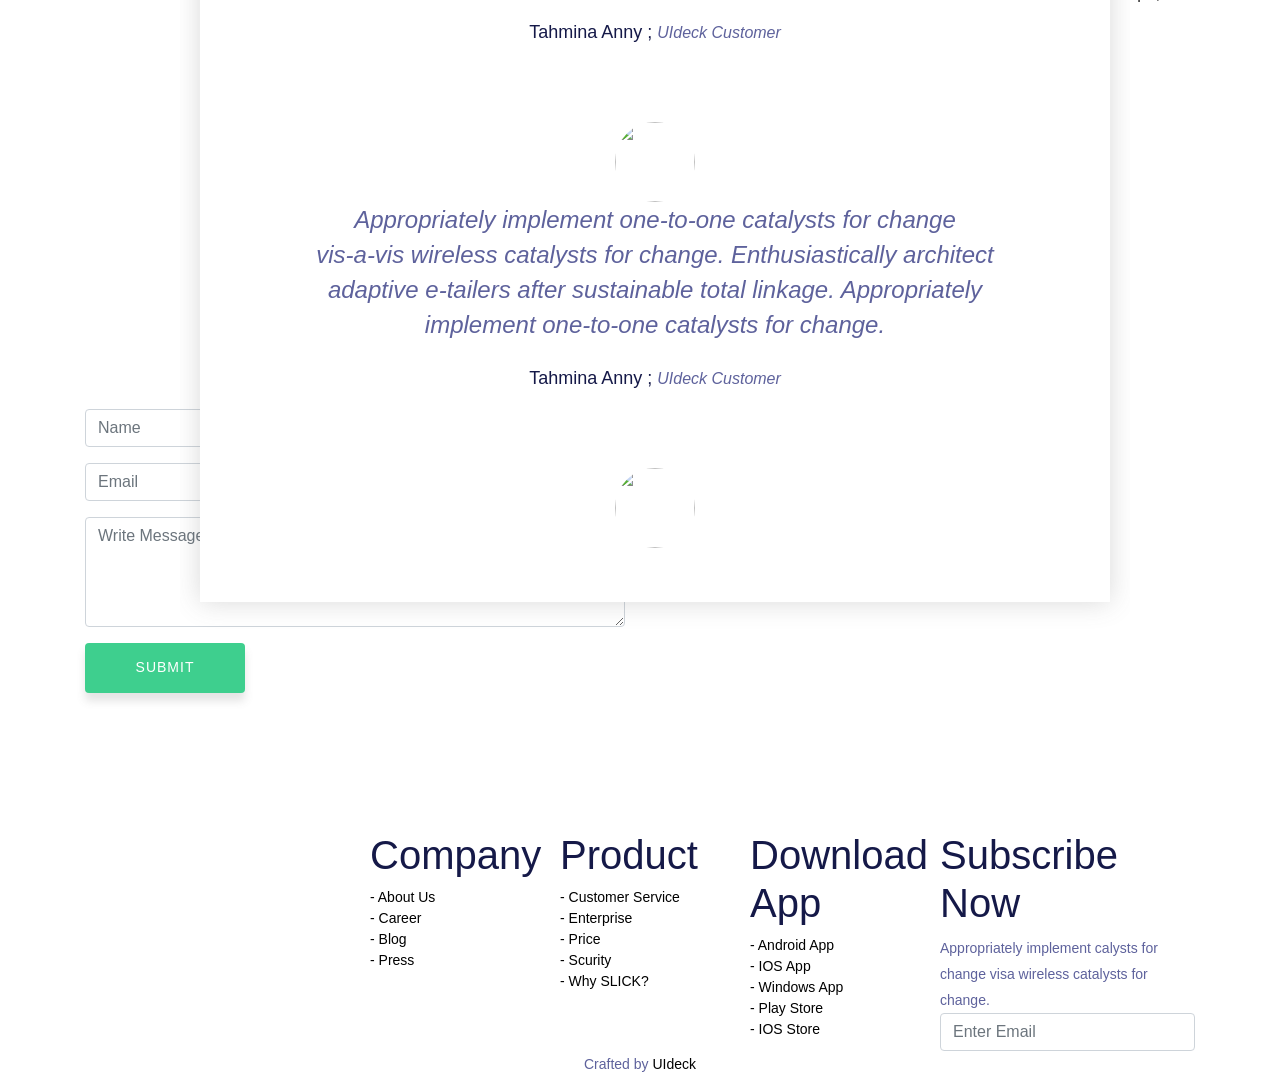
==== commit 4a43fde7: "27th" ====
--- a/index.html
+++ b/index.html
@@ -996,7 +996,10 @@
       <!-- End Row -->
     </div>
   </section>
-
+  <!-- Client Testimoninals Section End -->
+
+
+  <!-- Team section Start -->
   <section id="team" class="section">
     <div class="container">
       <div class="row">
@@ -1012,8 +1015,8 @@
           </div>
         </div>
       </div>
-
       <div class="row">
+
         <div class="col-lg-3 col-md-6 col-xs-12">
           <div class="single-team">
             <div class="team-thumb">
@@ -1101,15 +1104,19 @@
       </div>
     </div>
   </section>
-
-
+  <!-- Team section End -->
+
+
+  <!-- Blog Section -->
   <section id="blog" class="section">
+    <!-- Container Starts -->
     <div class="container">
+      <!-- Start Row -->
       <div class="row">
         <div class="col-lg-12">
           <div class="blog-text section-header text-center">
             <div>
-              <h2 class="section-tite">Latest Blog Posts</h2>
+              <h2 class="section-title">Latest Blog Posts</h2>
               <div class="desc-text">
                 <p>Lorem ipsum dolor sit amet, consectetur adipisicing elit, sed do</p>
                 <p>eiusmod tempor incididunt ut labore et dolore.</p>
@@ -1119,9 +1126,12 @@
         </div>
 
       </div>
-
+      <!-- End Row -->
+      <!-- Start Row -->
       <div class="row">
-        <div class="col-lg-4 col-md-6 colxs-12 blog-item">
+        <!-- Start Col -->
+        <div class="col-lg-4 col-md-6 col-xs-12 blog-item">
+          <!-- Blog Item Starts -->
           <div class="blog-item-wrapper">
             <div class="blog-item-img">
               <a href="single-post.html">
@@ -1129,7 +1139,7 @@
               </a>
             </div>
             <div class="blog-item-text">
-              <h3><a href="single-post.html">How Slick Will Transform <br>Your Business </a></h3>
+              <h3><a href="single-post.html">How Slick Will Transform <br>Your Business</a></h3>
               <p>Lorem Ipsum is simply dummy text of the printing and typesetting industry. Lorem Ipsum has been the
                 industry.</p>
               <a href="" class="read-more">5 Min read</a>
@@ -1139,8 +1149,10 @@
               <span class="date float-right"><i class="lni lni-calendar"></i><a href="#">10 April, 2020</a></span>
             </div>
           </div>
-
-        </div>
+          <!-- Blog Item Wrapper Ends-->
+        </div>
+        <!-- End Col -->
+        <!-- Start Col -->
         <div class="col-lg-4 col-md-6 col-xs-12 blog-item">
           <!-- Blog Item Starts -->
           <div class="blog-item-wrapper">
@@ -1185,13 +1197,19 @@
           </div>
           <!-- Blog Item Wrapper Ends-->
         </div>
-      </div>
+        <!-- End Col -->
+
+      </div>
+      <!-- End Row -->
     </div>
   </section>
-
-
+  <!-- blog Section End -->
+
+  <!-- Contact Us Section -->
   <section id="contact" class="section">
+    <!-- Container Starts -->
     <div class="container">
+      <!-- Start Row -->
       <div class="row">
         <div class="col-lg-12">
           <div class="contact-text section-header text-center">
@@ -1204,9 +1222,12 @@
             </div>
           </div>
         </div>
-      </div>
-
+
+      </div>
+      <!-- End Row -->
+      <!-- Start Row -->
       <div class="row">
+        <!-- Start Col -->
         <div class="col-lg-6 col-md-12">
           <form id="contactForm">
             <div class="row">
@@ -1221,7 +1242,7 @@
                 <div class="form-group">
                   <input type="text" placeholder="Subject" id="msg_subject" class="form-control" name="msg_subject"
                     required data-error="Please enter your subject">
-                    <div class="help-block wit-errors"></div>
+                  <div class="help-block with-errors"></div>
                 </div>
               </div>
               <div class="col-md-6">
@@ -1253,31 +1274,139 @@
             </div>
           </form>
         </div>
-
+        <!-- End Col -->
+        <!-- Start Col -->
         <div class="col-lg-1">
 
         </div>
-
+        <!-- End Col -->
+        <!-- Start Col -->
         <div class="col-lg-4 col-md-12">
           <div class="contact-img">
             <img src="https://preview.uideck.com/items/slick/business/img/contact/01.png" class="img-fluid" alt="">
           </div>
         </div>
-
+        <!-- End Col -->
+        <!-- Start Col -->
         <div class="col-lg-1">
-
-        </div>
-
-        
-      </div>
-      
+        </div>
+        <!-- End Col -->
+
+      </div>
+      <!-- End Row -->
     </div>
   </section>
-
-
-
-
-
+  <!-- Contact Us Section End -->
+
+  <!-- Footer Section Start -->
+  <footer>
+    <!-- Footer Area Start -->
+    <section id="footer-Content">
+      <div class="container">
+        <!-- Start Row -->
+        <div class="row">
+
+          <!-- Start Col -->
+          <div class="col-lg-3 col-md-6 col-sm-6 col-xs-6 col-mb-12">
+
+            <div class="footer-logo">
+              <img src="https://preview.uideck.com/items/slick/business/img/footer-logo.png" alt="">
+            </div>
+          </div>
+          <!-- End Col -->
+          <!-- Start Col -->
+          <div class="col-lg-2 col-md-6 col-sm-6 col-xs-6 col-mb-12">
+            <div class="widget">
+              <h3 class="block-title">Company</h3>
+              <ul class="menu">
+                <li><a href="#"> - About Us</a></li>
+                <li><a href="#">- Career</a></li>
+                <li><a href="#">- Blog</a></li>
+                <li><a href="#">- Press</a></li>
+              </ul>
+            </div>
+          </div>
+          <!-- End Col -->
+          <!-- Start Col -->
+          <div class="col-lg-2 col-md-6 col-sm-6 col-xs-6 col-mb-12">
+            <div class="widget">
+              <h3 class="block-title">Product</h3>
+              <ul class="menu">
+                <li><a href="#"> - Customer Service</a></li>
+                <li><a href="#">- Enterprise</a></li>
+                <li><a href="#">- Price</a></li>
+                <li><a href="#">- Scurity</a></li>
+                <li><a href="#">- Why SLICK?</a></li>
+              </ul>
+            </div>
+          </div>
+          <!-- End Col -->
+          <!-- Start Col -->
+          <div class="col-lg-2 col-md-6 col-sm-6 col-xs-6 col-mb-12">
+            <div class="widget">
+              <h3 class="block-title">Download App</h3>
+              <ul class="menu">
+                <li><a href="#"> - Android App</a></li>
+                <li><a href="#">- IOS App</a></li>
+                <li><a href="#">- Windows App</a></li>
+                <li><a href="#">- Play Store</a></li>
+                <li><a href="#">- IOS Store</a></li>
+              </ul>
+            </div>
+          </div>
+          <!-- End Col -->
+          <!-- Start Col -->
+          <div class="col-lg-3 col-md-6 col-sm-6 col-xs-6 col-mb-12">
+            <div class="widget">
+              <h3 class="block-title">Subscribe Now</h3>
+              <p>Appropriately implement calysts for change visa wireless catalysts for change. </p>
+              <div class="subscribe-area">
+                <input type="email" class="form-control" placeholder="Enter Email">
+                <span><i class="lni lni-chevron-right"></i></span>
+              </div>
+            </div>
+          </div>
+          <!-- End Col -->
+        </div>
+        <!-- End Row -->
+      </div>
+      <!-- Copyright Start  -->
+
+      <div class="copyright">
+        <div class="container">
+          <!-- Star Row -->
+          <div class="row">
+            <div class="col-md-12">
+              <div class="site-info text-center">
+                <p>Crafted by <a href="http://uideck.com" rel="nofollow">UIdeck</a></p>
+              </div>
+
+            </div>
+            <!-- End Col -->
+          </div>
+          <!-- End Row -->
+        </div>
+      </div>
+      <!-- Copyright End -->
+    </section>
+    <!-- Footer area End -->
+
+  </footer>
+  <!-- Footer Section End -->
+
+
+  <!-- Go To Top Link -->
+  <a href="#" class="back-to-top">
+    <i class="lni lni-chevron-up"></i>
+  </a>
+
+  <!-- Preloader -->
+  <div id="preloader">
+    <div class="loader" id="loader-1"></div>
+  </div>
+  <!-- End Preloader -->
+
+  <!-- jQuery first, then Tether, then Bootstrap JS. -->
   <script src="https://cdnjs.cloudflare.com/ajax/libs/jquery/3.5.1/jquery.min.js"></script>
   <script src="https://cdnjs.cloudflare.com/ajax/libs/popper.js/1.16.1/umd/popper.min.js"></script>
   <script src="https://cdnjs.cloudflare.com/ajax/libs/twitter-bootstrap/4.6.0/js/bootstrap.min.js"></script>
--- a/style.css
+++ b/style.css
@@ -1,24 +1,24 @@
 :root {
-  --primary: #3c9cfd;          
-  --primary-gradient-start: #5533ff;
-  --primary-gradient-end: #25ddf5;  
-  --secondary: #3ecf8e;     
-  --accent: #ff704f;          
+  --primary: #3c9cfd;           /* Bright Blue */
+  --primary-gradient-start: #5533ff; /* Deep Indigo / Purple */
+  --primary-gradient-end: #25ddf5;   /* Light Aqua / Cyan */
+  --secondary: #3ecf8e;         /* Vibrant Mint Green */
+  --accent: #ff704f;            /* Coral / Orange-Red */
   
-  --text-dark: #151948;        
-  --text-muted: #5e629c;       
-  --text-body: #a0a6ad;        
+  --text-dark: #151948;         /* Dark Navy for Headers */
+  --text-muted: #5e629c;        /* Muted Blue-Gray for Paragraphs */
+  --text-body: #a0a6ad;         /* Light Gray for Body Text */
   
-  --bg-light: #f9f9f9;         
-  --bg-dark: #180e29;          
-  --bg-card: #24153c; 
+  --bg-light: #f9f9f9;          /* Light gray background */
+  --bg-dark: #180e29;           /* Deep dark purple/black for footer */
+  --bg-card: #24153c;           /* Deep shade for input backgrounds */
   
   --white: #fff;
   --black: #000;
   --border-color: #ddd;
   --border-light: #ededed;
   
-  
+  /* Additional theme-specific accent tones from source */
   --btn-signin-bg: #7fc9fb;
   --apple-cyan: #2dfbff;
   --subtitle-bg: #dbecff;
@@ -28,11 +28,15 @@
   --green-focus: #e5fff3;
 }
 
-
+/* ==========================================================================
+   IMPORT GOOGLE FONTS
+   ========================================================================== */
 @import url("https://fonts.googleapis.com/css?family=Rubik:400,400i,500");
 @import url("https://fonts.googleapis.com/css?family=Poppins:400,500,600");
 
-
+/* ==========================================================================
+   GENERAL
+   ========================================================================== */
 body {
   font-family: 'Rubik', sans-serif;
   color: var(--text-body);
@@ -99,7 +103,9 @@
   background: var(--primary) !important; 
 }
 
-
+/* ==========================================================================
+   Section Title
+   ========================================================================== */
 .section {
   padding: 130px 0px; 
 }
@@ -131,7 +137,9 @@
   margin-bottom: 0; 
 }
 
-
+/* ==========================================================================
+   Buttons
+   ========================================================================== */
 .btn {
   font-size: 14px;
   padding: 10px 30px;
@@ -169,7 +177,6 @@
   color: var(--white);
   transform: translateY(-2px); 
 }
-
 
 .btn-light-bg {
   background-color: var(--accent); 
@@ -209,7 +216,6 @@
   border-color: var(--white);
   transform: translateY(-2px); 
 }
-
 
 .btn-lg {
   padding: 14px 33px;
@@ -315,6 +321,7 @@
 .pl-70 { padding-left: 70px; }
 .pr-70 { padding-right: 70px; }
 
+/* Preloader */
 #preloader {
   position: fixed;
   top: 0;
@@ -322,16 +329,16 @@
   right: 0;
   bottom: 0;
   background-color: var(--white);
-  z-index: 9999999;
+  z-index: 9999999; 
 }
 
 .loader {
   top: 50%;
-  width: 50%;
-  height: 50%;
+  width: 50px;
+  height: 50px;
   border-radius: 100%;
   position: relative;
-  margin: 0 auto;
+  margin: 0 auto; 
 }
 
 #loader-1:before, #loader-1:after {
@@ -360,6 +367,9 @@
   100% { transform: rotate(360deg); } 
 }
 
+/* ========================================================================== 
+   Scroll To Up 
+   ========================================================================== */
 .back-to-top {
   display: none;
   position: fixed;
@@ -386,20 +396,24 @@
   transition: all 0.3s ease-in-out; 
 }
 
+/* ==========================================================================
+   Navbar Style
+   ========================================================================== */
 .logo-menu a {
   font-size: 20px;
-  color: var(--white);
+  color: var(--white); 
 }
 
 .menu-bg {
-   background: var(--primary-gradient-start);
+  background: var(--primary-gradient-start);
   background: linear-gradient(95deg, var(--primary-gradient-start) 40%, var(--primary-gradient-end) 100%) !important;
   box-shadow: 0 0 7px 1px rgba(0, 0, 0, 0.1);
   z-index: 9999;
   padding: 5px;
   -webkit-transition: all 0.5s ease-in-out;
-  transition: all 0.5s ease-in-out;
-}
+  transition: all 0.5s ease-in-out; 
+}
+
 .menu-bg .menu-button {
   top: 0; 
 }
@@ -479,8 +493,11 @@
   outline: none; 
 }
 
+/* ==========================================================================
+   Hero Area
+   ========================================================================== */
 .hero-area {
-  position: relative;
+  position: relative; 
 }
 
 .hero-area .overlay {
@@ -491,6 +508,7 @@
   left: 0px;
   background: var(--primary-gradient-start);
   background: linear-gradient(95deg, var(--primary-gradient-start) 40%, var(--primary-gradient-end) 100%);
+  -webkit-transform: skewY(-12deg);
   transform: skewY(-12deg);
   -webkit-transform-origin: 0;
   transform-origin: 0;
@@ -573,35 +591,35 @@
   max-width: 100%; 
 }
 
-/* --- Global / Reusable Components --- */
-.services-item, 
-.feature-item, 
-.feature-item .feature-icon, 
-.feature-item .feature-icon i {
-  transition: all 0.8s ease;
-}
-
-  /* --- Services Section --- */
+/* ==========================================================================
+   About 
+   ========================================================================== */
 #services .services-item {
   padding: 60px 30px;
   border: 1px solid var(--border-color);
+  -moz-transition: all .8s ease;
+  -webkit-transition: all .8s ease;
+  transition: all .8s ease; 
 }
 
 #services .services-item:hover {
   border: 1px solid var(--secondary);
-  box-shadow: 0 0 25px rgba(95, 95, 95, 0.24);
-  transition: all 0.4s ease; /* Faster transition on hover */
+  box-shadow: 0px 0px 25px 0px rgba(95, 95, 95, 0.24);
+  -moz-transition: all .4s ease;
+  -webkit-transition: all .4s ease;
+  transition: all .4s ease; 
 }
 
 #services .services-item .icon {
   background: var(--green-tint);
   width: 110px;
   height: 110px;
-  margin: 0 auto 25px;
+  margin: 0px auto;
   text-align: center;
   display: block;
   border-radius: 50%;
-    position: relative;
+  position: relative;
+  margin-bottom: 25px; 
 }
 
 #services .services-item .icon i {
@@ -610,84 +628,92 @@
   position: absolute;
   left: 0;
   right: 0;
-  top: 30%;
+  top: 30%; 
 }
 
 #services .services-item h4 {
   font-size: 20px;
   font-weight: 600;
   color: var(--text-dark);
-  margin-bottom: 15px;
+  margin-bottom: 15px; 
 }
 
 #services .services-item p {
   font-size: 16px;
   margin-bottom: 10px;
-  color: var(--text-muted);
-}
-
-/* --- Business Plan Section --- */
+  color: var(--text-muted); 
+}
+
+/* ==========================================================================
+   business-plan Section 
+   ========================================================================== */
 #business-plan {
-  padding-bottom: 130px;
+  padding-bottom: 130px; 
 }
 
 #business-plan .container-fluid {
-  padding: 0 30px;
+  padding-right: 30px;
+  padding-left: 30px; 
 }
 
 #business-plan .business-item-info {
-  margin-top: 60px;
+  margin-top: 60px; 
 }
 
 #business-plan .business-item-info h3 {
   font-size: 35px;
   font-weight: 600;
-  margin-bottom: 25px;
+  margin-bottom: 25px; 
 }
 
 #business-plan .business-item-info p {
   font-size: 16px;
-  margin-bottom: 20px;
-}
-
-/* --- Features Section --- */
+  margin-bottom: 20px; 
+}
+
+/* ==========================================================================
+   Features 
+   ========================================================================== */
 #features {
-  background: var(--bg-light);
+  background: var(--bg-light); 
 }
 
 #features .featured-bg {
-  background: var(--white);
+  background: var(--white); 
 }
 
 #features .featured-border1 {
   border-bottom: 1px solid var(--border-light);
-  border-right: 1px solid var(--border-light);
+  border-right: 1px solid var(--border-light); 
 }
 
 #features .featured-border2 {
-  border-bottom: 1px solid var(--border-light);
+  border-bottom: 1px solid var(--border-light); 
 }
 
 #features .featured-border3 {
-  border-right: 1px solid var(--border-light);
+  border-right: 1px solid var(--border-light); 
 }
 
 #features .feature-item {
   padding: 30px;
   overflow: hidden;
+  -moz-transition: all .8s ease;
+  -webkit-transition: all .8s ease;
+  transition: all .8s ease; 
 }
 
 #features .feature-item .feature-icon {
   background: var(--green-tint);
   width: 100px;
   height: 100px;
-  margin: 12px auto 0;
+  margin: 12px auto 0px;
   text-align: center;
   display: block;
   border-radius: 50%;
   position: relative;
   margin-right: 30px;
-  border: 1px solid var(--secondary);
+  border: 1px solid var(--secondary); 
 }
 
 #features .feature-item .feature-icon i {
@@ -696,33 +722,157 @@
   position: absolute;
   left: 0;
   right: 0;
-  top: 32%;
+  top: 32%; 
 }
 
 #features .feature-item h4 {
   font-size: 20px;
   font-weight: 600;
-  margin-bottom: 20px;
+  margin-bottom: 20px; 
 }
 
 #features .feature-item p {
   font-size: 16px;
+  display: block; 
+}
+
+#features .feature-item:hover {
+  box-shadow: 0px 0px 25px 0px rgba(95, 95, 95, 0.24);
+  -moz-transition: all .8s ease;
+  -webkit-transition: all .8s ease;
+  transition: all .8s ease; 
+}
+
+#features .feature-item:hover .feature-icon {
+  background: var(--secondary);
+  -moz-transition: all .8s ease;
+  -webkit-transition: all .8s ease;
+  transition: all .8s ease; 
+}
+
+#features .feature-item:hover .feature-icon i {
+  color: var(--white);
+  -moz-transition: all .8s ease;
+  -webkit-transition: all .8s ease;
+  transition: all .8s ease; 
+}
+
+/* ==========================================================================
+   Download App 
+   ========================================================================== */
+#download-app {
+  padding-bottom: 100px; 
+}
+
+#download-app .download-info {
+  padding-top: 30px; 
+}
+
+#download-app .download-info h3 {
+  font-size: 35px;
+  font-weight: 600;
+  margin-bottom: 20px;
+  line-height: 44px; 
+}
+
+#download-app .download-info p {
+  font-size: 16px;
   display: block;
-}
-
-#features .feature-item:hover {
-  box-shadow: 0 0 25px rgba(95, 95, 95, 0.24);
-  }
-
-#features .feature-item:hover .feature-icon {
-    background: var(--secondary);
-}
-
-#features .feature-item:hover .feature-icon i {
-    color: var(--white);
-  }
-
-  /* --- Showcase Layout & Styling --- */
+  margin-bottom: 35px; 
+}
+
+#download-app .download-info .downlaod-btn {
+  padding-bottom: 50px;
+  border-bottom: 1px solid var(--accent);
+  margin-bottom: 40px; 
+}
+
+#download-app .download-info .downlaod-btn a {
+  position: relative; 
+}
+
+#download-app .download-info .downlaod-btn a.play-store {
+  font-size: 12px;
+  box-shadow: 0px 10px 20px 2px rgba(255, 112, 79, 0.24);
+  border-radius: 35px;
+  text-transform: inherit;
+  text-align: left;
+  padding: 15px 80px;
+  width: 195px;
+  height: 65px;
+  line-height: 18px;
+  margin-right: 35px;
+  background: var(--accent);
+  background-position: 20% center; 
+}
+
+#download-app .download-info .downlaod-btn a.play-store span {
+  font-size: 15px;
+  font-weight: 500; 
+}
+
+#download-app .download-info .downlaod-btn a.play-store i,
+#download-app .download-info .downlaod-btn a.ios-store i {
+  position: absolute;
+  left: 40px;
+  font-size: 28px;
+  top: 18px; 
+}
+
+#download-app .download-info .downlaod-btn a.play-store i {
+  color: var(--white); 
+}
+
+#download-app .download-info .downlaod-btn a.ios-store i {
+  color: var(--black); 
+}
+
+#download-app .download-info .downlaod-btn a.ios-store {
+  border: 1px solid var(--accent);
+  color: var(--text-dark);
+  font-size: 12px;
+  box-shadow: 0px 10px 20px 2px rgba(255, 112, 79, 0.24);
+  border-radius: 35px;
+  text-transform: inherit;
+  text-align: left;
+  padding: 15px 80px;
+  width: 195px;
+  height: 65px;
+  line-height: 18px;
+  margin-right: 35px;
+  background: var(--white);
+  background-position: 20% center; 
+}
+
+#download-app .download-info .downlaod-btn a.play-store:hover {
+  color: var(--text-dark);
+  transition: all 0.8s ease-in-out; 
+}
+
+#download-app .download-info .downlaod-btn a.ios-store span {
+  font-size: 15px; 
+}
+
+#download-app .download-info .downlaod-btn a.ios-store:hover {
+  color: var(--accent);
+  transition: all 0.8s ease-in-out; 
+}
+
+#download-app .download-statatics h3 {
+  color: var(--text-dark);
+  font-size: 30px;
+  font-weight: 600;
+  margin-bottom: 0px; 
+}
+
+#download-app .download-statatics p {
+  font-size: 18px;
+  color: var(--text-muted); 
+}
+
+/* ==========================================================================
+   Showcase 
+   ========================================================================== */
 #showcase {
   padding-bottom: 375px; 
 }
@@ -736,7 +886,7 @@
   width: 97%;
   z-index: 12;
   top: 260px;
-  margin: 0 auto; 
+  margin: 0px auto; 
 }
 
 #showcase .showcase-text h2,
@@ -835,8 +985,9 @@
   padding: 20px 0px; 
 }
 
-
-
+/* ==========================================================================
+   Testimonial section
+   ========================================================================== */
 #testimonial {
   margin-bottom: 270px;
   background: url(https://preview.uideck.com/items/slick/business/img/bg/testimonial-bg.jpg) no-repeat center center;
@@ -1077,4 +1228,4 @@
   object-fit: cover;
   display: block;
   margin: 0 auto; 
-}
+}
